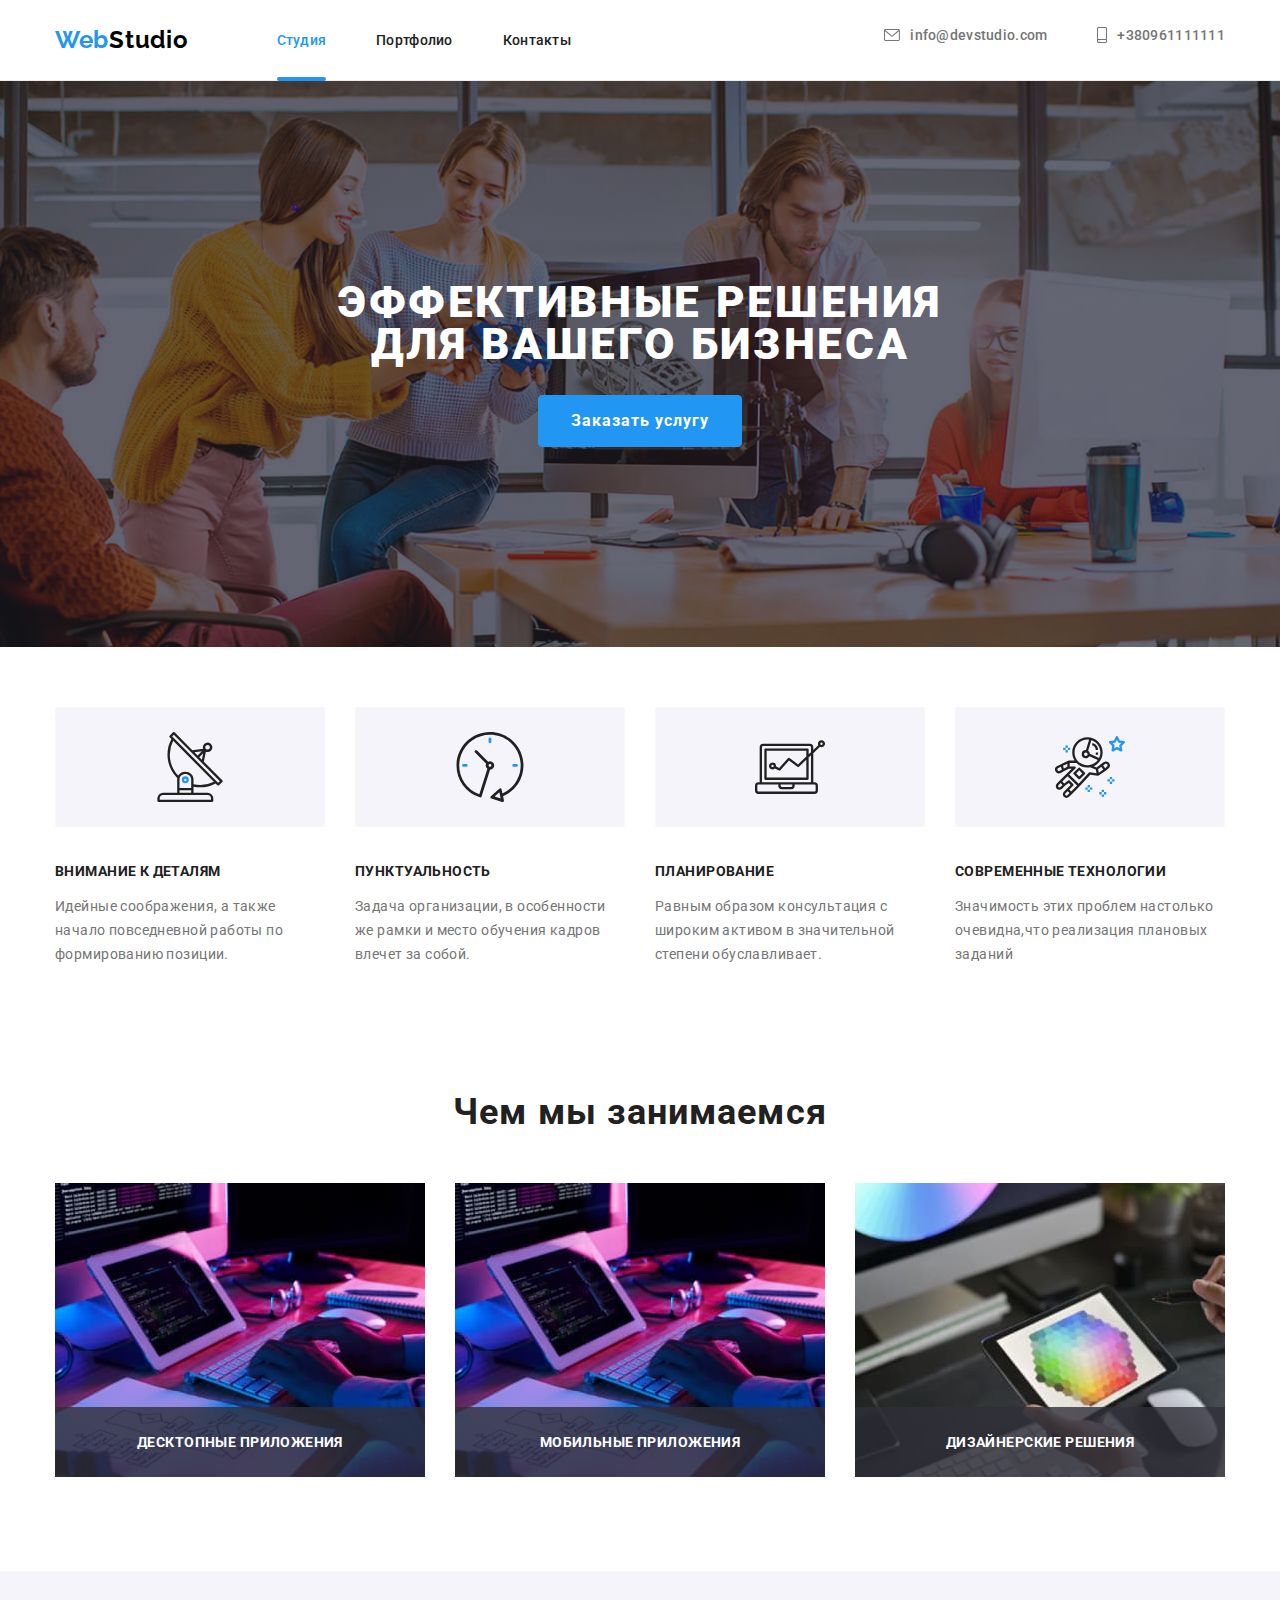
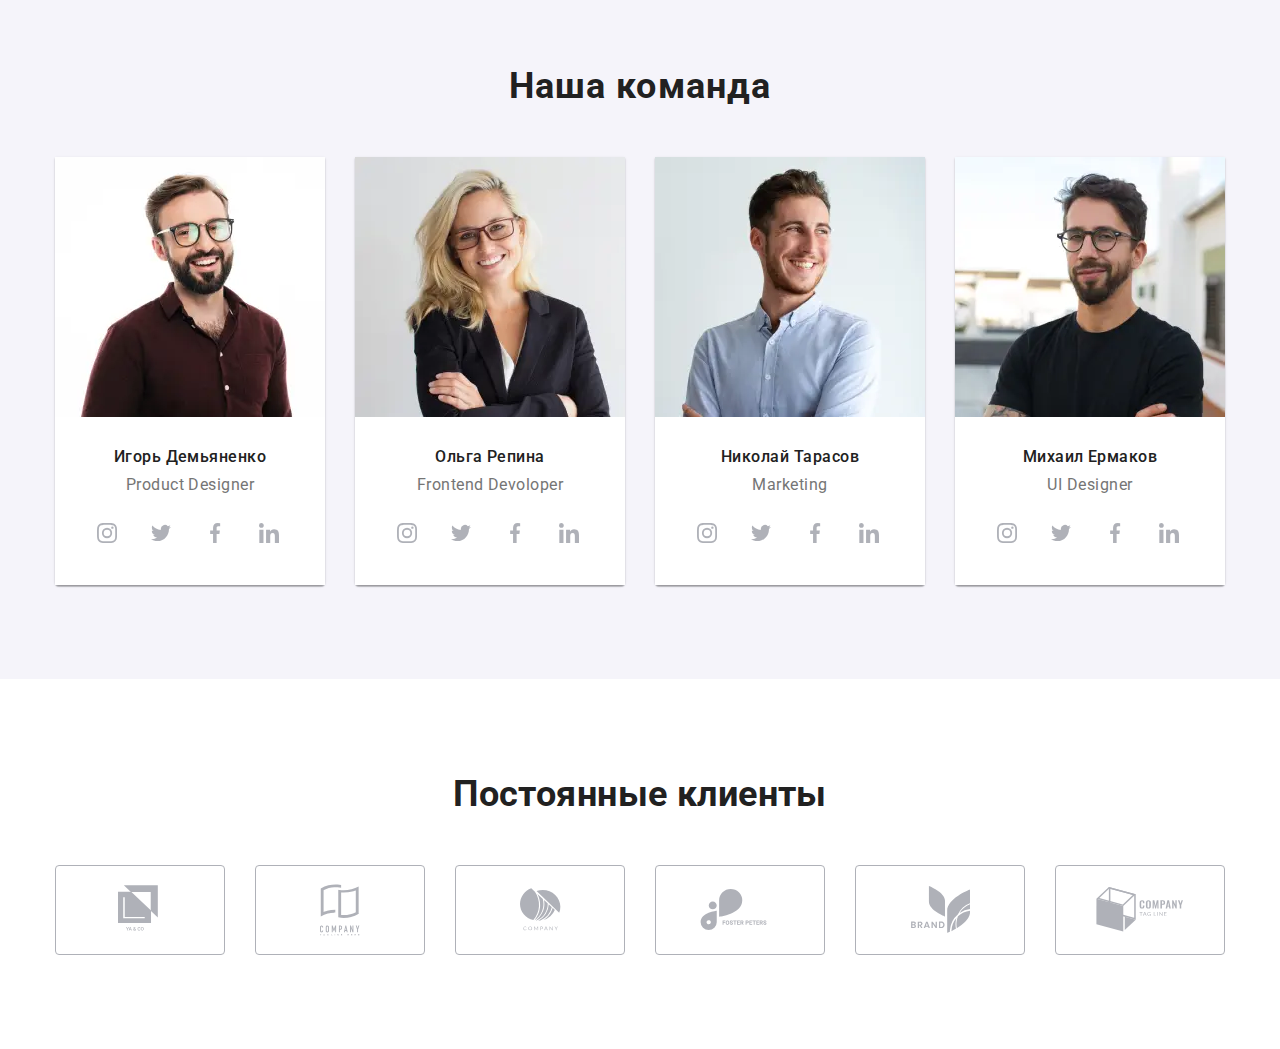
==== index.html @ abb80b99 "team  imgs" ====
<!DOCTYPE html>
<html lang="ru">
  <head>
    <meta charset="UTF-8" />
    <meta name="viewport" content="width=device-width, initial-scale=1.0" />
    <title>Студия</title>
    <link
      href="https://fonts.googleapis.com/css2?family=Raleway:wght@700&family=Roboto:wght@400;500;700;900&display=swap"
      rel="stylesheet"
    />
    <link
      rel="stylesheet"
      href="https://cdnjs.cloudflare.com/ajax/libs/modern-normalize/1.0.0/modern-normalize.min.css"
    />
    <link rel="stylesheet" href="./css/main.min.css" />
  </head>
  <body>
    <header class="header">
      <div class="container">
        <a href="./index.html" class="web-logo"
          >Web<span class="studio-logo">Studio</span>
        </a>
        <nav class="nav-main">
          <ul class="navigation-link">
            <li class="item">
              <a href="./index.html" class="current-link">Студия</a>
            </li>
            <li class="item">
              <a href="./portfolio.html" class="nav-link">Портфолио</a>
            </li>
            <li class="item"><a href="" class="nav-link">Контакты</a></li>
          </ul>
        </nav>

        <ul class="contacts-nav">
          <li class="contakt-item">
            <a href="mailto:info@devstudio.com" class="contact-link">
              <svg class="contact-icon" width="16" height="16">
                <use href="./images/sprite.svg#icon-mail"></use>
              </svg>
              info@devstudio.com</a
            >
          </li>
          <li class="contakt-item">
            <a href="tel:+38(096)1111111" class="contact-link">
              <svg class="contact-icon" width="10" height="16">
                <use href="./images/sprite.svg#icon-phone"></use>
              </svg>
              +380961111111</a
            >
          </li>
        </ul>
        <button type="button" class="burger-menu-btn">
          <svg class="burger-menu-icon">
            <use href="../images/sprite.svg#burger-menu"></use>
          </svg>
        </button>
      </div>
    </header>

    <section class="section-hero">
      <div class="container">
        <div class="hero-container">
          <h1 class="hero-tittle">ЭФФЕКТИВНЫЕ РЕШЕНИЯ ДЛЯ ВАШЕГО БИЗНЕСА</h1>
          <button class="button-primary" data-modal-open>
            Заказать услугу
          </button>
        </div>
      </div>
    </section>

    <section class="section-features">
      <div class="container">
        <ul class="features-list">
          <li class="feauture-item antenna">
            <h3 class="features-tittle">Внимание к деталям</h3>
            <p class="text">
              Идейные соображения, а также начало повседневной работы по
              формированию позиции.
            </p>
          </li>
          <li class="feauture-item clock">
            <h3 class="features-tittle">Пунктуальность</h3>
            <p class="text">
              Задача организации, в особенности же рамки и место обучения кадров
              влечет за собой.
            </p>
          </li>
          <li class="feauture-item diagram">
            <h3 class="features-tittle">Планирование</h3>
            <p class="text">
              Равным образом консультация с широким активом в значительной
              степени обуславливает.
            </p>
          </li>
          <li class="feauture-item astronaut">
            <h3 class="features-tittle">Современные технологии</h3>
            <p class="text">
              Значимость этих проблем настолько очевидна,что реализация плановых
              заданий
            </p>
          </li>
        </ul>
      </div>
    </section>

    <section class="business-section">
      <div class="container">
        <h2 class="tittles">Чем мы занимаемся</h2>
        <ul class="business-list">
          <li class="b-item">
            <img
              src="./images/img.jpg"
              alt="Что-то с компьютером"
              width="370"
            />
            <div class="business-tittle">
              <h3 class="business-text">Десктопные приложения</h3>
            </div>
          </li>
          <li class="b-item">
            <img src="./images/img.jpg" alt="Что-то с телефоном" width="370" />
            <div class="business-tittle">
              <h3 class="business-text">Мобильные приложения</h3>
            </div>
          </li>
          <li class="b-item">
            <img src="./images/img3.jpg" alt="Что-то с планшетом" width="370" />
            <div class="business-tittle">
              <h3 class="business-text">Дизайнерские решения</h3>
            </div>
          </li>
        </ul>
      </div>
    </section>

    <section class="team-section">
      <div class="container">
        <h2 class="team-tittles">Наша команда</h2>

        <ul class="team-list">
          <li class="team-item">
            <picture>
              <source
                srcset="
                  ./images/desktop/face1-desktop@1x.webp 1x,
                  ./images/desktop/face1-desktop@2x.webp 2x
                "
                media="(min-width: 1200px)"
                type="image/webp"
              />
              <source
                srcset="
                  ./images/desktop/face1-desktop@1x.jpg 1x,
                  ./images/desktop/face1-desktop@2x.jpg 2x
                "
                media="(min-width: 1200px)"
              />
              <source
                srcset="
                  ./images/tablet/face1-tablet@1x.webp 1x,
                  ./images/tablet/face1-tablet@2x.webp 2x
                "
                media="(min-width: 768px)"
                type="image/webp"
              />
              <source
                srcset="
                  ./images/tablet/face1-tablet@1x.jpg 1x,
                  ./images/tablet/face1-tablet@2x.jpg 2x
                "
                media="(min-width: 768px)"
              />
              <source
                srcset="
                  ./images/mobile/face1-mobile@1x.webp 1x,
                  ./images/mobile/face1-mobile@2x.webp 2x
                "
                media="(min-width: 320px)"
                type="image/webp"
              />
              <source
                srcset="
                  ./images/mobile/face1-mobile@1x.jpg 1x,
                  ./images/mobile/face1-mobile@2x.jpg 2x
                "
                media="(min-width: 320px)"
              />
              <img
                src="./images/desktop/face1-desktop@1x.jpg"
                alt="фото Игорь Демьяненко"
              />
            </picture>
            <div class="team-names">
              <h3 class="names-tittle">Игорь Демьяненко</h3>
              <p class="text-team">Product Designer</p>
              <ul class="team-social">
                <li class="team-links">
                  <a href="#" class="icon-link">
                    <svg class="social-icon">
                      <use href="./images/sprite.svg#icon-instagram"></use>
                    </svg>
                  </a>
                </li>
                <li class="team-links">
                  <a href="#" class="icon-link">
                    <svg class="social-icon">
                      <use href="./images/sprite.svg#icon-twitter"></use>
                    </svg>
                  </a>
                </li>
                <li class="team-links">
                  <a href="#" class="icon-link">
                    <svg class="social-icon">
                      <use href="./images/sprite.svg#icon-facebook"></use>
                    </svg>
                  </a>
                </li>
                <li class="team-links">
                  <a href="#" class="icon-link">
                    <svg class="social-icon">
                      <use href="./images/sprite.svg#icon-linkedin"></use>
                    </svg>
                  </a>
                </li>
              </ul>
            </div>
          </li>
          <li class="team-item">
            <picture>
              <source
                srcset="
                  ./images/desktop/face2-desktop@1x.webp 1x,
                  ./images/desktop/face2-desktop@2x.webp 2x
                "
                media="(min-width: 1200px)"
                type="image/webp"
              />
              <source
                srcset="
                  ./images/desktop/face2-desktop@1x.jpg 1x,
                  ./images/desktop/face2-desktop@2x.jpg 2x
                "
                media="(min-width: 1200px)"
              />
              <source
                srcset="
                  ./images/tablet/face2-tablet@1x.webp 1x,
                  ./images/tablet/face2-tablet@2x.webp 2x
                "
                media="(min-width: 768px)"
                type="image/webp"
              />
              <source
                srcset="
                  ./images/tablet/face2-tablet@1x.jpg 1x,
                  ./images/tablet/face2-tablet@2x.jpg 2x
                "
                media="(min-width: 768px)"
              />
              <source
                srcset="
                  ./images/mobile/face2-mobile@1x.webp 1x,
                  ./images/mobile/face2-mobile@2x.webp 2x
                "
                media="(min-width: 320px)"
                type="image/webp"
              />
              <source
                srcset="
                  ./images/mobile/face2-mobile@1x.jpg 1x,
                  ./images/mobile/face2-mobile@2x.jpg 2x
                "
                media="(min-width: 320px)"
              />
              <img
                src="./images/desktop/face2-desktop@1x.jpg"
                alt="фото Игорь Демьяненко"
              />
            </picture>
            <div class="team-names">
              <h3 class="names-tittle">Ольга Репина</h3>
              <p class="text-team">Frontend Devoloper</p>
              <ul class="team-social">
                <li class="team-links">
                  <a href="#" class="icon-link">
                    <svg class="social-icon">
                      <use href="./images/sprite.svg#icon-instagram"></use>
                    </svg>
                  </a>
                </li>
                <li class="team-links">
                  <a href="#" class="icon-link">
                    <svg class="social-icon">
                      <use href="./images/sprite.svg#icon-twitter"></use>
                    </svg>
                  </a>
                </li>
                <li class="team-links">
                  <a href="#" class="icon-link">
                    <svg class="social-icon">
                      <use href="./images/sprite.svg#icon-facebook"></use>
                    </svg>
                  </a>
                </li>
                <li class="team-links">
                  <a href="#" class="icon-link">
                    <svg class="social-icon">
                      <use href="./images/sprite.svg#icon-linkedin"></use>
                    </svg>
                  </a>
                </li>
              </ul>
            </div>
          </li>
          <li class="team-item">
                        <picture>
              <source
                srcset="
                  ./images/desktop/face3-desktop@1x.webp 1x,
                  ./images/desktop/face3-desktop@2x.webp 2x
                "
                media="(min-width: 1200px)"
                type="image/webp"
              />
              <source
                srcset="
                  ./images/desktop/face3-desktop@1x.jpg 1x,
                  ./images/desktop/face3-desktop@2x.jpg 2x
                "
                media="(min-width: 1200px)"
              />
              <source
                srcset="
                  ./images/tablet/face3-tablet@1x.webp 1x,
                  ./images/tablet/face3-tablet@2x.webp 2x
                "
                media="(min-width: 768px)"
                type="image/webp"
              />
              <source
                srcset="
                  ./images/tablet/face3-tablet@1x.jpg 1x,
                  ./images/tablet/face3-tablet@2x.jpg 2x
                "
                media="(min-width: 768px)"
              />
              <source
                srcset="
                  ./images/mobile/face3-mobile@1x.webp 1x,
                  ./images/mobile/face3-mobile@2x.webp 2x
                "
                media="(min-width: 320px)"
                type="image/webp"
              />
              <source
                srcset="
                  ./images/mobile/face3-mobile@1x.jpg 1x,
                  ./images/mobile/face3-mobile@2x.jpg 2x
                "
                media="(min-width: 320px)"
              />
              <img
                src="./images/desktop/face3-desktop@1x.jpg"
                alt="фото Игорь Демьяненко"
              />
            </picture>
        
            <div class="team-names">
              <h3 class="names-tittle">Николай Тарасов</h3>
              <p class="text-team">Marketing</p>
              <ul class="team-social">
                <li class="team-links">
                  <a href="#" class="icon-link">
                    <svg class="social-icon">
                      <use href="./images/sprite.svg#icon-instagram"></use>
                    </svg>
                  </a>
                </li>
                <li class="team-links">
                  <a href="#" class="icon-link">
                    <svg class="social-icon">
                      <use href="./images/sprite.svg#icon-twitter"></use>
                    </svg>
                  </a>
                </li>
                <li class="team-links">
                  <a href="#" class="icon-link">
                    <svg class="social-icon">
                      <use href="./images/sprite.svg#icon-facebook"></use>
                    </svg>
                  </a>
                </li>
                <li class="team-links">
                  <a href="#" class="icon-link">
                    <svg class="social-icon">
                      <use href="./images/sprite.svg#icon-linkedin"></use>
                    </svg>
                  </a>
                </li>
              </ul>
            </div>
          </li>
          <li class="team-item">
                        <picture>
              <source
                srcset="
                  ./images/desktop/face4-desktop@1x.webp 1x,
                  ./images/desktop/face4-desktop@2x.webp 2x
                "
                media="(min-width: 1200px)"
                type="image/webp"
              />
              <source
                srcset="
                  ./images/desktop/face4-desktop@1x.jpg 1x,
                  ./images/desktop/face4-desktop@2x.jpg 2x
                "
                media="(min-width: 1200px)"
              />
              <source
                srcset="
                  ./images/tablet/face4-tablet@1x.webp 1x,
                  ./images/tablet/face4-tablet@2x.webp 2x
                "
                media="(min-width: 768px)"
                type="image/webp"
              />
              <source
                srcset="
                  ./images/tablet/face4-tablet@1x.jpg 1x,
                  ./images/tablet/face4-tablet@2x.jpg 2x
                "
                media="(min-width: 768px)"
              />
              <source
                srcset="
                  ./images/mobile/face4-mobile@1x.webp 1x,
                  ./images/mobile/face4-mobile@2x.webp 2x
                "
                media="(min-width: 320px)"
                type="image/webp"
              />
              <source
                srcset="
                  ./images/mobile/face4-mobile@1x.jpg 1x,
                  ./images/mobile/face4-mobile@2x.jpg 2x
                "
                media="(min-width: 320px)"
              />
              <img
                src="./images/desktop/face4-desktop@1x.jpg"
                alt="фото Игорь Демьяненко"
              />
            </picture>
            <div class="team-names">
              <h3 class="names-tittle">Михаил Ермаков</h3>
              <p class="text-team">UI Designer</p>
              <ul class="team-social">
                <li class="team-links">
                  <a href="#" class="icon-link">
                    <svg class="social-icon">
                      <use href="./images/sprite.svg#icon-instagram"></use>
                    </svg>
                  </a>
                </li>
                <li class="team-links">
                  <a href="#" class="icon-link">
                    <svg class="social-icon">
                      <use href="./images/sprite.svg#icon-twitter"></use>
                    </svg>
                  </a>
                </li>
                <li class="team-links">
                  <a href="#" class="icon-link">
                    <svg class="social-icon">
                      <use href="./images/sprite.svg#icon-facebook"></use>
                    </svg>
                  </a>
                </li>
                <li class="team-links">
                  <a href="#" class="icon-link">
                    <svg class="social-icon">
                      <use href="./images/sprite.svg#icon-linkedin"></use>
                    </svg>
                  </a>
                </li>
              </ul>
            </div>
          </li>
        </ul>
      </div>
    </section>
    
      <section class="clients">
        <div class="container">
          <h2 class="clients-tittle">Постоянные клиенты</h2>
          <ul class="clients-list">
            <li class="clients-item">
              <a href="#" class="client-link">
                <svg class="clients-icon" width="44" height="49">
                  <use href="./images/sprite.svg#icon-logo-1"></use>
                </svg>
              </a>
            </li>
            <li class="clients-item">
              <a href="#" class="client-link">
                <svg class="clients-icon" width="40" height="52">
                  <use href="./images/sprite.svg#icon-logo-2"></use>
                </svg>
              </a>
            </li>
            <li class="clients-item">
              <a href="#" class="client-link">
                <svg class="clients-icon" width="41" height="43">
                  <use href="./images/sprite.svg#icon-logo-3"></use>
                </svg>
              </a>
            </li>
            <li class="clients-item">
              <a href="#" class="client-link">
                <svg class="clients-icon" width="80" height="42">
                  <use href="./images/sprite.svg#icon-logo-4"></use>
                </svg>
              </a>
            </li>
            <li class="clients-item">
              <a href="#" class="client-link">
                <svg class="clients-icon" width="59" height="47">
                  <use href="./images/sprite.svg#icon-logo-5"></use>
                </svg>
              </a>
            </li>
            <li class="clients-item">
              <a href="#" class="client-link">
                <svg class="clients-icon" width="88" height="45">
                  <use href="./images/sprite.svg#icon-logo-6"></use>
                </svg>
              </a>
            </li>
          </ul>
        </div>
      </section>
    </main> 

    <!-- <footer class="footer">
      <div class="container">
        <div class="footer-sect1">
          <a href="./index.html" class="web-logo"
            >Web<span class="studio-footer">Studio</span>
          </a>
          <address class="adress">
            <p class="footer-adress">Киев, пр-т Леси Украинки, 26</p>
            <ul>
              <li class="adress-features">
                <a href="mailto:info@devstudio.com" class="contacts-footer"
                  >info@devstudio.com</a
                >
              </li>
              <li class="adress-features">
                <a href="tel:+38(096)1111111" class="contacts-footer"
                  >+380961111111</a
                >
              </li>
            </ul>
          </address>
        </div>

        <div class="footer-options">
          <div class="footer-sect2">
            <p class="footer-tittle">Присоединяйтесь</p>
            <ul class="foot-links">
              <li class="footer-list">
                <a href="#" class="footer-link">
                  <svg class="footer-icon">
                    <use href="./images/sprite.svg#icon-instagram"></use>
                  </svg>
                </a>
              </li>

              <li class="footer-list">
                <a href="#" class="footer-link">
                  <svg class="footer-icon">
                    <use href="./images/sprite.svg#icon-twitter"></use>
                  </svg>
                </a>
              </li>

              <li class="footer-list">
                <a href="#" class="footer-link">
                  <svg class="footer-icon">
                    <use href="./images/sprite.svg#icon-facebook"></use>
                  </svg>
                </a>
              </li>

              <li class="footer-list">
                <a href="#" class="footer-link">
                  <svg class="footer-icon">
                    <use href="./images/sprite.svg#icon-linkedin"></use>
                  </svg>
                </a>
              </li>
            </ul>
          </div>

          <form class="footer-subscribe">
            <label class="footer-label" for="mail">
              <b class="subscribe">Подпишитесь на рассылку</b>
              <input
                class="footer-input"
                type="email"
                name="mail"
                id="mail"
                placeholder="E-mail"
              />
            </label>
            <button class="button-primary" type="submit">
              Подписаться
              <svg width="24px" height="24px">
                <use href="./images/sprite.svg#icon-send"></use>
              </svg>
            </button>
          </form>
        </div>
      </div>
    </footer>  

    <div class="backdrop is-hidden" data-modal>
      <div class="modal">
        <form class="contact-form">
          <b class="form-tittle">Оставьте свои данные, мы вам перезвоним</b>

          <div class="form-field">
            <svg class="form-icon" width="18" height="18">
              <use href="./images/sprite.svg#person-black "></use>
            </svg>
            <label for="name">Имя</label>
            <input class="modal-input" type="text" name="name" id="name" />
          </div>

          <div class="form-field">
            <svg class="form-icon" width="18" height="18">
              <use href="./images/sprite.svg#phone-black "></use>
            </svg>
            <label for="tel">Телефон</label>
            <input class="modal-input" type="tel" name="tel" id="tel" />
          </div>

          <div class="form-field">
            <svg class="form-icon" width="18" height="18">
              <use href="./images/sprite.svg#email-black "></use>
            </svg>
            <label for="email">Почта</label>
            <input class="modal-input" type="email" name="mail" id="email" />
          </div>

          <div class="form-field">
            <label for="comment">Комментарий</label>
            <textarea
              class="comment"
              name="comment"
              id="comment"
              rows="5"
              placeholder="Введите текст"
            ></textarea>
          </div>

          <label class="topic-option">
            <input class="checkbox" type="checkbox" name="policy" id="policy" />
            <span class="icon-checkbox"></span>Соглашаюсь с рассылкой и
            принимаю<a class="link-checkbox" href="#">Условия договора</a>
          </label>

          <button class="button-primary" type="submit">Отправить</button>
        </form> --> 
    <!-- <button class="button-close" data-modal-close>
          <svg class="close-button" width="18" height="18">
            <use href="./images/sprite.svg#close-button"></use>
          </svg>
        </button>
      </div>
    </div>  -->

    <script src="./js/modal.js"></script>
  </body>
</html>
---- css/main.min.css ----
img{display:block;max-width:100%;height:auto}ul{list-style-type:none;padding:0;margin:0}body{background-color:#ffffff;color:#212121;font-family:"Roboto", sans-serif;letter-spacing:0.03em;font-size:14px;line-height:1.71}a{cursor:pointer;text-decoration:none}.button{cursor:pointer;text-decoration:none}.container{width:100%;padding-left:15px;padding-right:15px}.header .container{display:flex;justify-content:space-between;align-items:center}@media screen and (min-width: 480px){.container{width:480px;margin:0 auto}}@media screen and (min-width: 768px){.container{width:768px}}@media screen and (min-width: 1200px){.container{width:1200px}}.button-primary{display:inline-block;padding:10px 32px;border:1px solid #2196f3;border-radius:4px;min-width:200px;background-color:#2196f3;color:#fff;font-weight:700;font-size:16px;line-height:1.87;letter-spacing:0.06em;fill:white}.visually-hidden{position:absolute;width:1px;height:1px;margin:-1px;border:0;padding:0}.is-hidden{opacity:0;pointer-events:none}.header{border-bottom:1px solid #ececec;padding-top:16px;padding-bottom:16px;background-color:#fff}.web-logo{color:#2196f3;font-family:Raleway;font-weight:700;font-size:24px;line-height:1.166;letter-spacing:0.03em}.studio-logo{color:#000000;font-family:Raleway;font-weight:700;font-size:24px;line-height:1.166;letter-spacing:0.03em}.nav-main{display:none}.contacts-nav{display:none}.burger-menu-btn{background-color:transparent;border:none;outline:none;padding:0}.burger-menu-icon{width:40px;height:40px}@media screen and (min-width: 768px){.header{padding:0}.studio-logo{margin-right:88px}.burger-menu-btn{display:none}.nav-main{display:flex;padding:0;margin:0}.navigation-link{display:flex;flex-direction:row;justify-content:center}.contacts-nav{display:block;flex-direction:column;align-items:flex-start;align-items:center;margin-left:auto}.current-link{position:relative;display:block;color:#2196f3;padding-top:32px;padding-bottom:32px;font-weight:500;font-size:14px;line-height:16px;letter-spacing:0.02em}.current-link::after{content:"";display:block;position:absolute;bottom:-1px;left:0;width:100%;height:4px;border-radius:2px;background-color:#2196f3}.navigation-link :not(:last-child){margin-right:50px}.nav-link{display:block;padding-top:32px;padding-bottom:32px;font-weight:500;font-size:14px;line-height:16px;letter-spacing:0.02em;color:#212121;transition:color 250ms cubic-bezier(0.4, 0, 0.2, 1)}.nav-link .nav-link:hover,.nav-link .nav-link:focus{color:#2196f3}.contact-link{display:flex;font-weight:500;font-size:14px;line-height:16px;letter-spacing:0.02em;color:#757575;transition:color 250ms cubic-bezier(0.4, 0, 0.2, 1)}.contact-link:hover,.contact-link:focus{color:#2196f3}.contact-link:first-child{margin-bottom:10px}.contact-icon{margin-right:10px;margin-left:0;margin-top:0;margin-bottom:0;fill:currentColor;padding:0;margin-top:0;margin-bottom:0}}@media screen and (min-width: 1200px){.contact-item{margin-bottom:0}.contacts-nav{padding:0;display:flex;flex-direction:row;justify-content:center;align-items:center}.contakt-item{display:flex;align-items:center}.contakt-item:last-child{margin-left:50px}}.current-link{position:relative;display:block;color:#2196f3;padding-top:32px;padding-bottom:32px;font-weight:500;font-size:14px;line-height:16px;letter-spacing:0.02em}.current-link::after{content:"";display:block;position:absolute;bottom:-1px;left:0;width:100%;height:4px;border-radius:2px;background-color:#2196f3}.contact-link{display:flex;font-weight:500;font-size:14px;line-height:16px;letter-spacing:0.02em;color:#757575;transition:color 250ms cubic-bezier(0.4, 0, 0.2, 1)}.contact-link:hover,.contact-link:focus{color:#2196f3}.section-hero{margin-top:0px;margin-left:auto;margin-right:auto;width:100%;max-width:480px;max-height:400px;background-image:linear-gradient(to right, rgba(47,48,58,0.4), rgba(47,48,58,0.4)),url(../images/mobile/Header-mobile@1x.jpg);background-size:cover;background-position:center}.section-hero .container{padding-top:118px;padding-bottom:118px}.hero-container{max-width:360px;margin-right:auto;margin-left:auto;text-align:center}@media screen and (min-device-pixel-ratio: 2) and (min-width: 320px), screen and (min-resolution: 192dpi) and (min-width: 320px), screen and (min-resolution: 2dppx) and (min-width: 320px){.section-hero{background-image:linear-gradient(to right, rgba(47,48,58,0.4), rgba(47,48,58,0.4)),url(../images/mobile/Header-mobile@2x.jpg)}}@media screen and (min-width: 768px){.section-hero{margin-top:0px;margin-left:auto;margin-right:auto;width:100%;max-width:768px;max-height:400px;background-image:linear-gradient(to right, rgba(47,48,58,0.4), rgba(47,48,58,0.4)),url(../images/tablet/Header-tablet@1x.jpg);background-size:cover;background-position:center}.section-hero .container{padding-top:118px;padding-bottom:118px}}@media screen and (min-device-pixel-ratio: 2) and (min-width: 768px), screen and (min-resolution: 192dpi) and (min-width: 768px), screen and (min-resolution: 2dppx) and (min-width: 768px){.section-hero{background-image:linear-gradient(to right, rgba(47,48,58,0.4), rgba(47,48,58,0.4)),url(../images/tablet/Header-tablet@2x.jpg)}}@media screen and (min-width: 1200px){.section-hero{margin-top:0;width:100%;max-width:1600px;max-height:600px;background-image:linear-gradient(to right, #2f303a66, #2f303a66),url(../images/desktop/header-desktop@1x.jpg);background-position:center;background-size:cover}.section-hero .container{padding-top:200px;padding-bottom:200px}.hero-container{max-width:696px;margin-right:auto;margin-left:auto;text-align:center}}@media screen and (min-device-pixel-ratio: 2) and (min-width: 1200px), screen and (min-resolution: 192dpi) and (min-width: 1200px), screen and (min-resolution: 2dppx) and (min-width: 1200px){.section-hero{background-image:linear-gradient(to right, rgba(47,48,58,0.4), rgba(47,48,58,0.4)),url(../images/desktop/header-desktop@2x.jpg)}}.hero-tittle{font-weight:900;font-size:26px;line-height:42px;letter-spacing:0.06em;text-transform:uppercase;text-align:center;color:#ffffff}@media screen and (min-width: 1200px){.hero-tittle{margin-top:0;margin-bottom:30px;font-weight:900;font-size:44px;line-height:1, 615;letter-spacing:0.06em;text-transform:uppercase;text-align:center;color:#ffffff}}.button{display:inline-block;padding:6px 22px;border-radius:4px;font-weight:500;font-size:16px;line-height:1.62;text-align:center;border:1px solid transparent;color:#212121;background-color:#f5f4fa;transition:background-color 250ms cubic-bezier(0.4, 0, 0.2, 1),color 250ms cubic-bezier(0.4, 0, 0.2, 1),box-shadow 250ms cubic-bezier(0.4, 0, 0.2, 1)}.section-features{padding-top:60px}.features-list{flex-wrap:wrap;justify-content:center;outline:1px red}@media screen and (min-width: 768px){.features-list{display:flex}}.feauture-item{width:100%;max-width:480px;margin-bottom:30px}.feauture-item::before{display:block;content:"";height:120px;background-size:70px, 70px;background-repeat:no-repeat;background-position:center;background-color:#f5f4fa;border-radius:4px}.antenna::before{background-image:url("../images/antenna.svg")}.clock::before{background-image:url("../images/clock.svg")}.diagram::before{background-image:url("../images/diagram.svg")}.astronaut::before{background-image:url("../images/astronaut.svg")}.features-tittle{max-width:480px;font-weight:bold;font-size:14px;line-height:1, 142;text-align:center;letter-spacing:0.03em;text-transform:uppercase;color:#212121}.text{margin-top:10px;margin-bottom:0;font-weight:normal;font-size:14px;line-height:1.714;letter-spacing:0.03em;color:#757575}@media screen and (min-width: 768px){.feauture-item{max-width:354px}.feauture-item:nth-last-child(2n){margin-right:30px}.features-tittle{text-align:left}}@media screen and (min-width: 1200px){.features-tittle{margin-top:30px;margin-bottom:0;font-weight:700;font-size:14px;line-height:2;text-transform:uppercase;letter-spacing:0.03em;color:#212121}.feauture-item{width:calc((100% - 3 * 30px) / 4)}.feauture-item:not(:last-child){margin-right:30px}.feauture-item::before{max-width:480px;margin-bottom:30px;display:block;content:"";height:120px;background-size:70px, 70px;background-repeat:no-repeat;background-position:center;background-color:#f5f4fa;border-radius:4px}.antenna::before{background-image:url("../images/antenna.svg")}.clock::before{background-image:url("../images/clock.svg")}.diagram::before{background-image:url("../images/diagram.svg")}.astronaut::before{background-image:url("../images/astronaut.svg")}}@media screen and (max-width: 1200px){.business-section{display:none}}.business-section{padding-top:94px;padding-bottom:94px}.tittles{margin-top:0;margin-bottom:50px;font-weight:700;font-size:36px;line-height:42px;text-align:center;letter-spacing:0.03em;color:#212121}.business-list{display:flex;flex-wrap:wrap}.b-item{position:relative}.b-item:not(:last-child){margin-right:30px;display:list-item}.business-tittle{position:absolute;bottom:0;left:0;display:flex;align-items:center;width:100%;height:70px;background-color:rgba(47,48,58,0.8)}.business-text{margin:0;margin-left:auto;margin-right:auto;font-weight:bold;font-size:14px;line-height:16px;text-align:center;letter-spacing:0.03em;text-transform:uppercase;color:#ffffff}.team-section{background-color:#f5f4fa}.team-section .container{padding-top:60px;padding-bottom:60px}@media screen and (min-width: 1200px){.team-section .container{padding-top:94px;padding-bottom:94px}}.team-tittles{margin-top:0;margin-bottom:30px;font-weight:bold;font-size:28px;line-height:33px;text-align:center;letter-spacing:0.03em;color:#212121}@media screen and (min-width: 1200px){.team-tittles{margin-top:0;margin-bottom:50px;font-weight:bold;font-size:36px;line-height:42px;text-align:center;letter-spacing:0.03em;color:#212121}}.text-team{margin-top:10px;margin-bottom:0;font-weight:normal;font-size:16px;line-height:1.18;letter-spacing:0.03em;color:#757575}.team-list{flex-wrap:wrap;justify-content:center}@media screen and (min-width: 768px){.team-list{display:flex;margin-left:auto;margin-right:auto}}@media screen and (max-width: 480px){.team-item{width:100%}}@media screen and (max-width: 767px){.team-item:not(:last-child){margin-bottom:30px}}@media screen and (min-width: 768px){.team-item:nth-last-child(2n){margin-right:30px}.team-item:nth-last-child(-n+2){margin-bottom:0}}@media screen and (min-width: 1200px){.team-item{width:270px;box-shadow:0px 1px 3px rgba(0,0,0,0.12),0px 1px 1px rgba(0,0,0,0.14),0px 2px 1px rgba(0,0,0,0.2);border-radius:0px 0px 4px 4px}.team-item:not(:last-child){margin-right:30px;padding-bottom:0}}.team-names{padding-top:30px;padding-bottom:30px;padding-right:30px;padding-left:30px;text-align:center;background-color:#fff}.names-tittle{margin:0;font-weight:500;font-size:16px;line-height:19px;text-align:center;letter-spacing:0.03em;color:#212121}.team-social{margin-top:16px;display:flex;align-items:center;padding:0}.icon-link{display:flex;justify-content:center;align-items:center;height:44px;width:44px;line-height:0px;border-radius:50%;fill:var(--social-icon-link);transition:background-color 250ms cubic-bezier(0.4, 0, 0.2, 1),fill 250ms cubic-bezier(0.4, 0, 0.2, 1)}.icon-link:hover,.icon-link:focus{background-color:#2196f3;fill:white}.team-links{height:44px;width:44px;line-height:0px;border-radius:50%;fill:#afb1b8;transition:background-color 250ms cubic-bezier(0.4, 0, 0.2, 1),fill 250ms cubic-bezier(0.4, 0, 0.2, 1)}.team-links:not(:last-child){margin-right:10px}.social-icon{width:20px;height:20px}.clients{padding-top:94px;padding-bottom:94px}.clients-tittle{font-weight:bold;font-size:36px;line-height:42px;text-align:center;margin-top:0;margin-bottom:0}.clients-list{display:flex;justify-content:center;margin-top:50px}.client-link{width:100%;height:100%;display:flex;justify-content:center;align-items:center;border:1px solid #afb1b8;border-radius:4px;fill:#afb1b8;transition:border-color 250ms cubic-bezier(0.4, 0, 0.2, 1),fill 250ms cubic-bezier(0.4, 0, 0.2, 1)}.client-link:focus,.client-link:hover{border-color:#2196f3;fill:#2196f3}.clients-item{width:170px;height:90px}.clients-item:not(:last-child){margin-right:30px}
/*# sourceMappingURL=main.min.css.map */
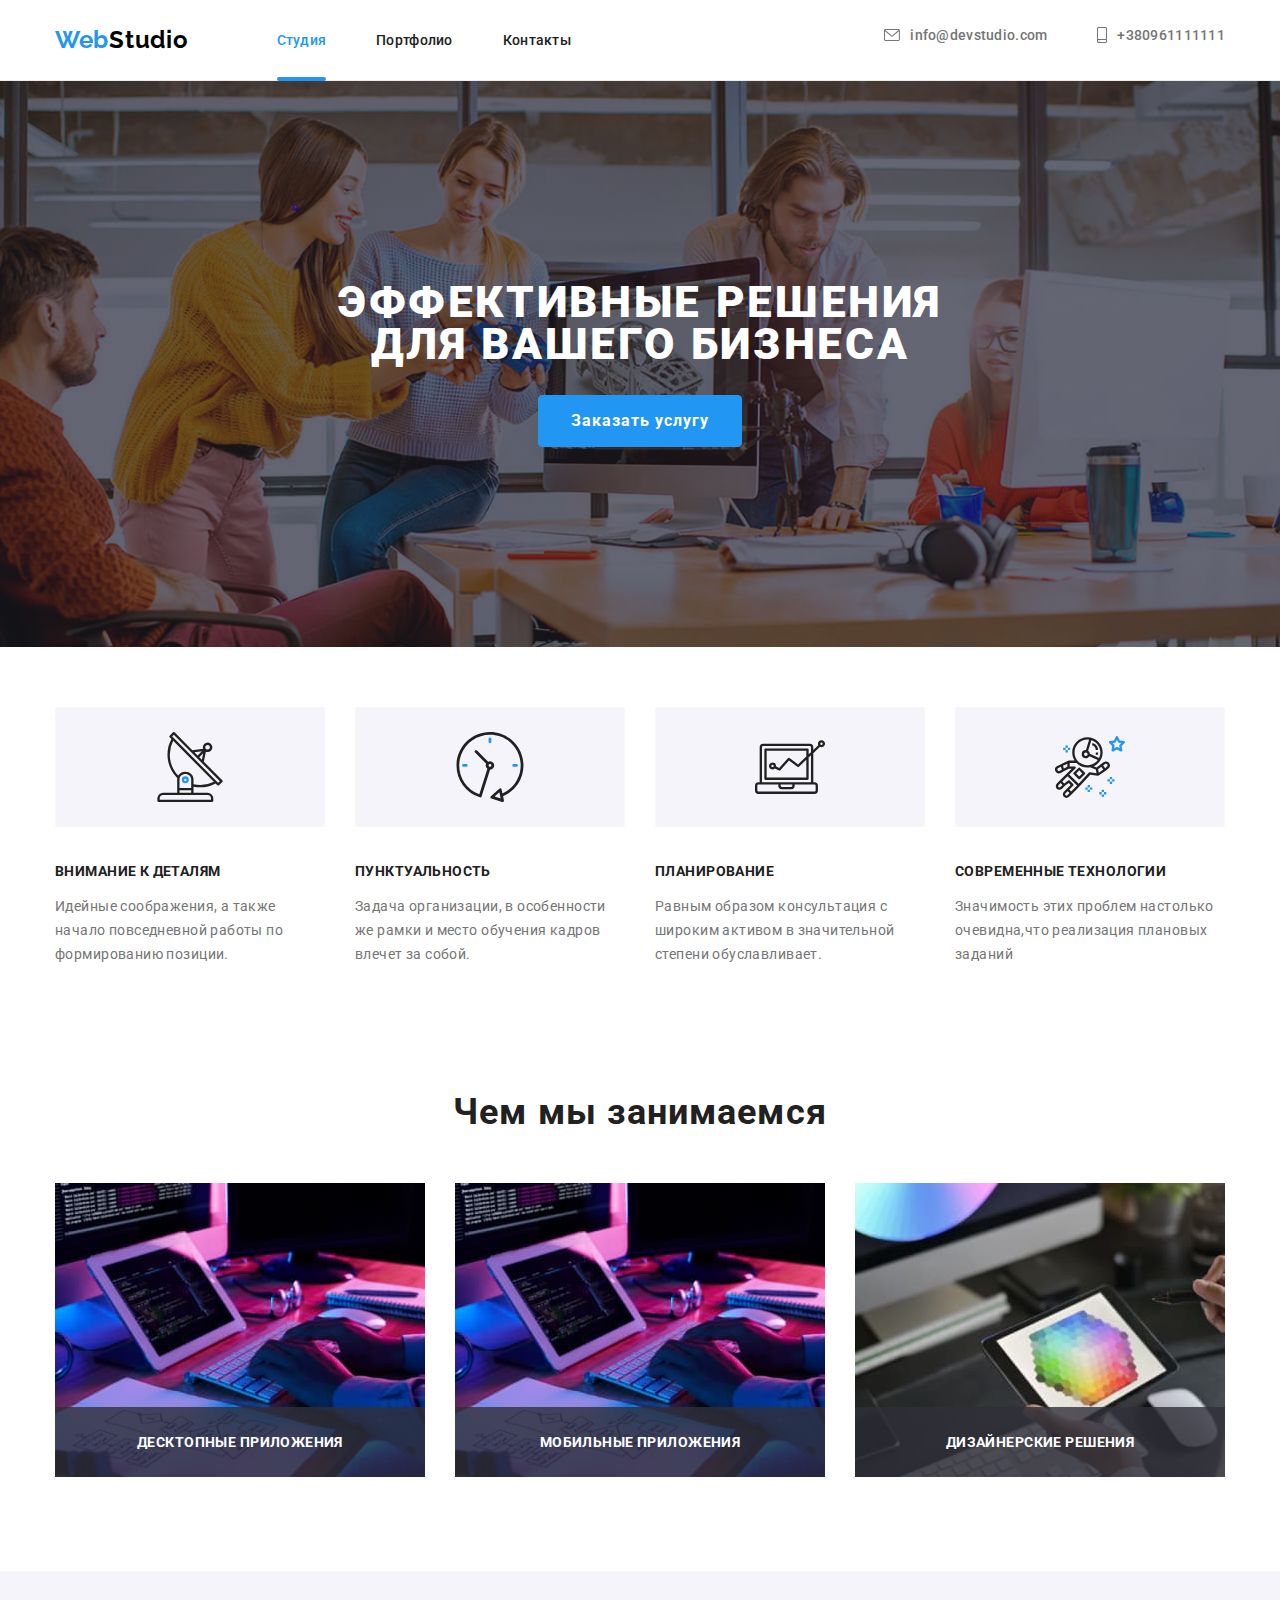
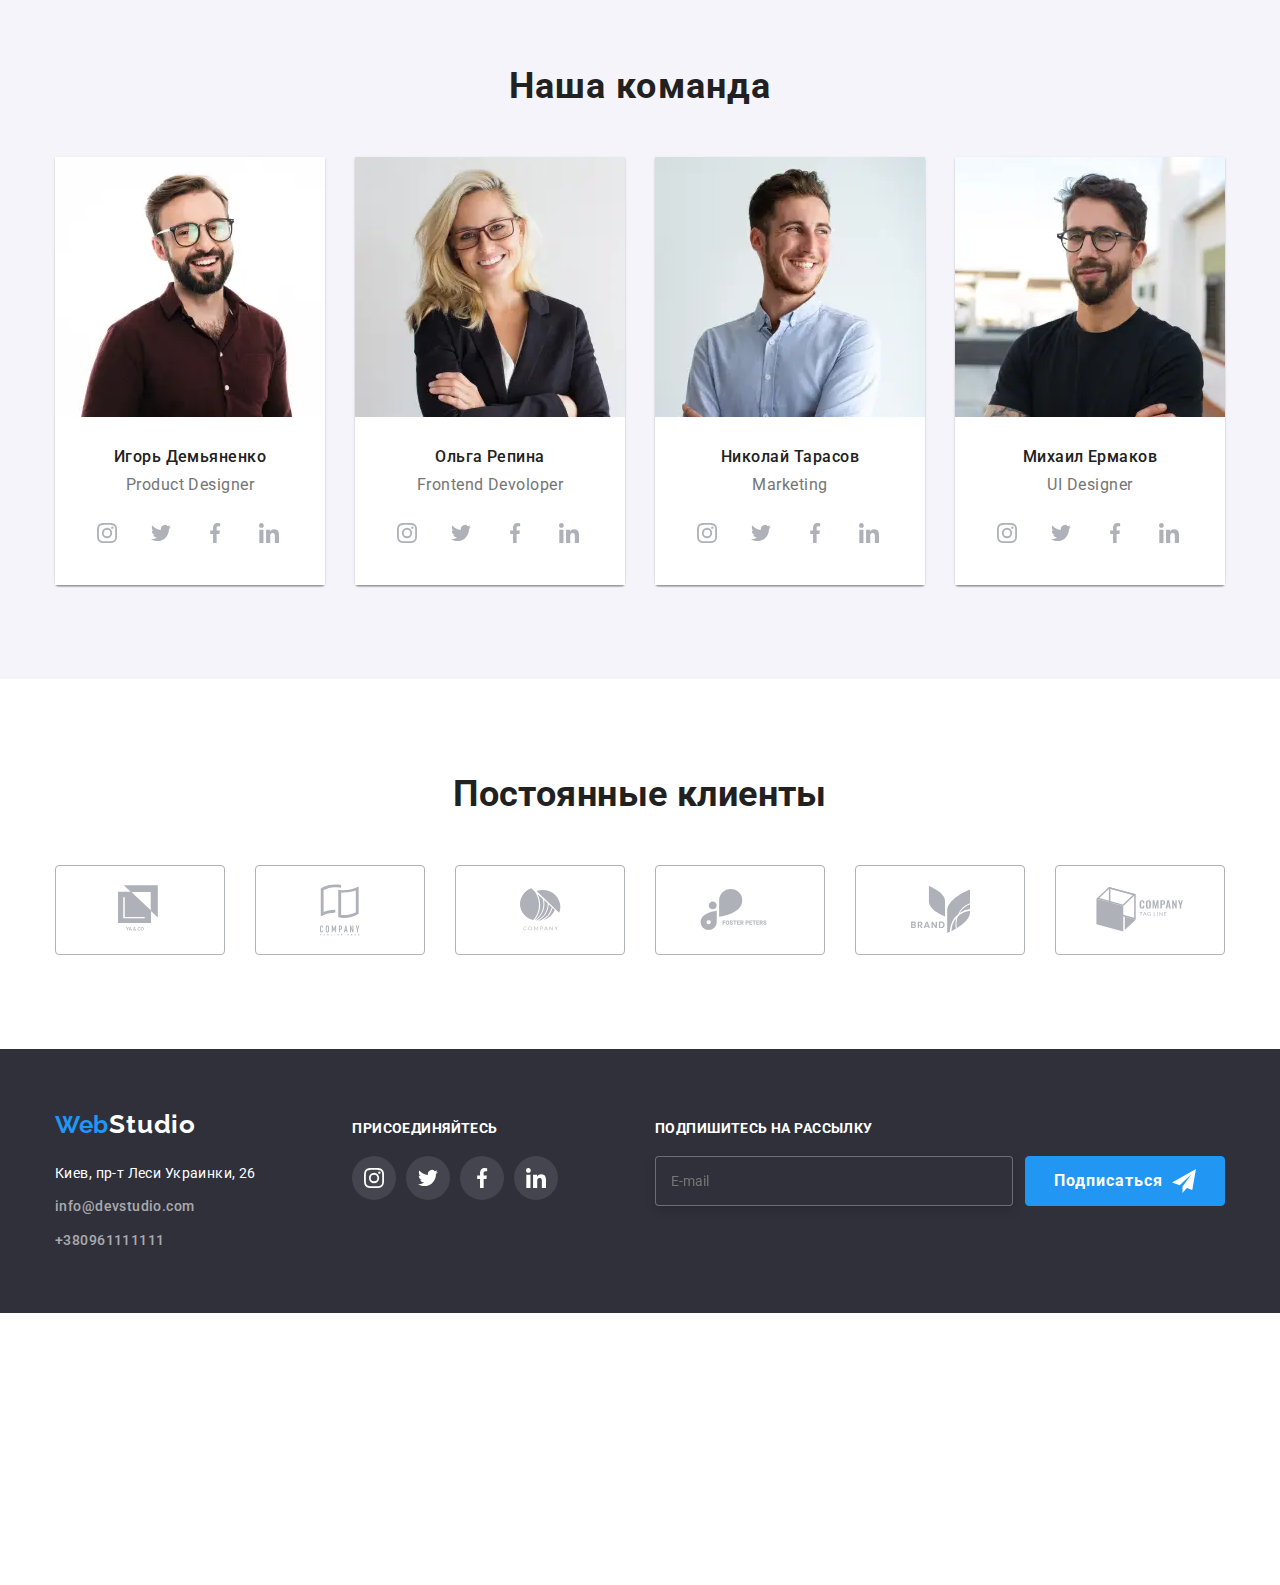
==== commit 6b2375ca: "footer" ====
--- a/index.html
+++ b/index.html
@@ -543,7 +543,7 @@
       </section>
     </main> 
 
-    <!-- <footer class="footer">
+   <footer class="footer">
       <div class="container">
         <div class="footer-sect1">
           <a href="./index.html" class="web-logo"
@@ -566,7 +566,7 @@
           </address>
         </div>
 
-        <div class="footer-options">
+
           <div class="footer-sect2">
             <p class="footer-tittle">Присоединяйтесь</p>
             <ul class="foot-links">
@@ -622,7 +622,6 @@
               </svg>
             </button>
           </form>
-        </div>
       </div>
     </footer>  
 
@@ -680,7 +679,7 @@
           </svg>
         </button>
       </div>
-    </div>  -->
+    </div>  
 
     <script src="./js/modal.js"></script>
   </body>
--- a/css/main.min.css
+++ b/css/main.min.css
@@ -1,2 +1,2 @@
-img{display:block;max-width:100%;height:auto}ul{list-style-type:none;padding:0;margin:0}body{background-color:#ffffff;color:#212121;font-family:"Roboto", sans-serif;letter-spacing:0.03em;font-size:14px;line-height:1.71}a{cursor:pointer;text-decoration:none}.button{cursor:pointer;text-decoration:none}.container{width:100%;padding-left:15px;padding-right:15px}.header .container{display:flex;justify-content:space-between;align-items:center}@media screen and (min-width: 480px){.container{width:480px;margin:0 auto}}@media screen and (min-width: 768px){.container{width:768px}}@media screen and (min-width: 1200px){.container{width:1200px}}.button-primary{display:inline-block;padding:10px 32px;border:1px solid #2196f3;border-radius:4px;min-width:200px;background-color:#2196f3;color:#fff;font-weight:700;font-size:16px;line-height:1.87;letter-spacing:0.06em;fill:white}.visually-hidden{position:absolute;width:1px;height:1px;margin:-1px;border:0;padding:0}.is-hidden{opacity:0;pointer-events:none}.header{border-bottom:1px solid #ececec;padding-top:16px;padding-bottom:16px;background-color:#fff}.web-logo{color:#2196f3;font-family:Raleway;font-weight:700;font-size:24px;line-height:1.166;letter-spacing:0.03em}.studio-logo{color:#000000;font-family:Raleway;font-weight:700;font-size:24px;line-height:1.166;letter-spacing:0.03em}.nav-main{display:none}.contacts-nav{display:none}.burger-menu-btn{background-color:transparent;border:none;outline:none;padding:0}.burger-menu-icon{width:40px;height:40px}@media screen and (min-width: 768px){.header{padding:0}.studio-logo{margin-right:88px}.burger-menu-btn{display:none}.nav-main{display:flex;padding:0;margin:0}.navigation-link{display:flex;flex-direction:row;justify-content:center}.contacts-nav{display:block;flex-direction:column;align-items:flex-start;align-items:center;margin-left:auto}.current-link{position:relative;display:block;color:#2196f3;padding-top:32px;padding-bottom:32px;font-weight:500;font-size:14px;line-height:16px;letter-spacing:0.02em}.current-link::after{content:"";display:block;position:absolute;bottom:-1px;left:0;width:100%;height:4px;border-radius:2px;background-color:#2196f3}.navigation-link :not(:last-child){margin-right:50px}.nav-link{display:block;padding-top:32px;padding-bottom:32px;font-weight:500;font-size:14px;line-height:16px;letter-spacing:0.02em;color:#212121;transition:color 250ms cubic-bezier(0.4, 0, 0.2, 1)}.nav-link .nav-link:hover,.nav-link .nav-link:focus{color:#2196f3}.contact-link{display:flex;font-weight:500;font-size:14px;line-height:16px;letter-spacing:0.02em;color:#757575;transition:color 250ms cubic-bezier(0.4, 0, 0.2, 1)}.contact-link:hover,.contact-link:focus{color:#2196f3}.contact-link:first-child{margin-bottom:10px}.contact-icon{margin-right:10px;margin-left:0;margin-top:0;margin-bottom:0;fill:currentColor;padding:0;margin-top:0;margin-bottom:0}}@media screen and (min-width: 1200px){.contact-item{margin-bottom:0}.contacts-nav{padding:0;display:flex;flex-direction:row;justify-content:center;align-items:center}.contakt-item{display:flex;align-items:center}.contakt-item:last-child{margin-left:50px}}.current-link{position:relative;display:block;color:#2196f3;padding-top:32px;padding-bottom:32px;font-weight:500;font-size:14px;line-height:16px;letter-spacing:0.02em}.current-link::after{content:"";display:block;position:absolute;bottom:-1px;left:0;width:100%;height:4px;border-radius:2px;background-color:#2196f3}.contact-link{display:flex;font-weight:500;font-size:14px;line-height:16px;letter-spacing:0.02em;color:#757575;transition:color 250ms cubic-bezier(0.4, 0, 0.2, 1)}.contact-link:hover,.contact-link:focus{color:#2196f3}.section-hero{margin-top:0px;margin-left:auto;margin-right:auto;width:100%;max-width:480px;max-height:400px;background-image:linear-gradient(to right, rgba(47,48,58,0.4), rgba(47,48,58,0.4)),url(../images/mobile/Header-mobile@1x.jpg);background-size:cover;background-position:center}.section-hero .container{padding-top:118px;padding-bottom:118px}.hero-container{max-width:360px;margin-right:auto;margin-left:auto;text-align:center}@media screen and (min-device-pixel-ratio: 2) and (min-width: 320px), screen and (min-resolution: 192dpi) and (min-width: 320px), screen and (min-resolution: 2dppx) and (min-width: 320px){.section-hero{background-image:linear-gradient(to right, rgba(47,48,58,0.4), rgba(47,48,58,0.4)),url(../images/mobile/Header-mobile@2x.jpg)}}@media screen and (min-width: 768px){.section-hero{margin-top:0px;margin-left:auto;margin-right:auto;width:100%;max-width:768px;max-height:400px;background-image:linear-gradient(to right, rgba(47,48,58,0.4), rgba(47,48,58,0.4)),url(../images/tablet/Header-tablet@1x.jpg);background-size:cover;background-position:center}.section-hero .container{padding-top:118px;padding-bottom:118px}}@media screen and (min-device-pixel-ratio: 2) and (min-width: 768px), screen and (min-resolution: 192dpi) and (min-width: 768px), screen and (min-resolution: 2dppx) and (min-width: 768px){.section-hero{background-image:linear-gradient(to right, rgba(47,48,58,0.4), rgba(47,48,58,0.4)),url(../images/tablet/Header-tablet@2x.jpg)}}@media screen and (min-width: 1200px){.section-hero{margin-top:0;width:100%;max-width:1600px;max-height:600px;background-image:linear-gradient(to right, #2f303a66, #2f303a66),url(../images/desktop/header-desktop@1x.jpg);background-position:center;background-size:cover}.section-hero .container{padding-top:200px;padding-bottom:200px}.hero-container{max-width:696px;margin-right:auto;margin-left:auto;text-align:center}}@media screen and (min-device-pixel-ratio: 2) and (min-width: 1200px), screen and (min-resolution: 192dpi) and (min-width: 1200px), screen and (min-resolution: 2dppx) and (min-width: 1200px){.section-hero{background-image:linear-gradient(to right, rgba(47,48,58,0.4), rgba(47,48,58,0.4)),url(../images/desktop/header-desktop@2x.jpg)}}.hero-tittle{font-weight:900;font-size:26px;line-height:42px;letter-spacing:0.06em;text-transform:uppercase;text-align:center;color:#ffffff}@media screen and (min-width: 1200px){.hero-tittle{margin-top:0;margin-bottom:30px;font-weight:900;font-size:44px;line-height:1, 615;letter-spacing:0.06em;text-transform:uppercase;text-align:center;color:#ffffff}}.button{display:inline-block;padding:6px 22px;border-radius:4px;font-weight:500;font-size:16px;line-height:1.62;text-align:center;border:1px solid transparent;color:#212121;background-color:#f5f4fa;transition:background-color 250ms cubic-bezier(0.4, 0, 0.2, 1),color 250ms cubic-bezier(0.4, 0, 0.2, 1),box-shadow 250ms cubic-bezier(0.4, 0, 0.2, 1)}.section-features{padding-top:60px}.features-list{flex-wrap:wrap;justify-content:center;outline:1px red}@media screen and (min-width: 768px){.features-list{display:flex}}.feauture-item{width:100%;max-width:480px;margin-bottom:30px}.feauture-item::before{display:block;content:"";height:120px;background-size:70px, 70px;background-repeat:no-repeat;background-position:center;background-color:#f5f4fa;border-radius:4px}.antenna::before{background-image:url("../images/antenna.svg")}.clock::before{background-image:url("../images/clock.svg")}.diagram::before{background-image:url("../images/diagram.svg")}.astronaut::before{background-image:url("../images/astronaut.svg")}.features-tittle{max-width:480px;font-weight:bold;font-size:14px;line-height:1, 142;text-align:center;letter-spacing:0.03em;text-transform:uppercase;color:#212121}.text{margin-top:10px;margin-bottom:0;font-weight:normal;font-size:14px;line-height:1.714;letter-spacing:0.03em;color:#757575}@media screen and (min-width: 768px){.feauture-item{max-width:354px}.feauture-item:nth-last-child(2n){margin-right:30px}.features-tittle{text-align:left}}@media screen and (min-width: 1200px){.features-tittle{margin-top:30px;margin-bottom:0;font-weight:700;font-size:14px;line-height:2;text-transform:uppercase;letter-spacing:0.03em;color:#212121}.feauture-item{width:calc((100% - 3 * 30px) / 4)}.feauture-item:not(:last-child){margin-right:30px}.feauture-item::before{max-width:480px;margin-bottom:30px;display:block;content:"";height:120px;background-size:70px, 70px;background-repeat:no-repeat;background-position:center;background-color:#f5f4fa;border-radius:4px}.antenna::before{background-image:url("../images/antenna.svg")}.clock::before{background-image:url("../images/clock.svg")}.diagram::before{background-image:url("../images/diagram.svg")}.astronaut::before{background-image:url("../images/astronaut.svg")}}@media screen and (max-width: 1200px){.business-section{display:none}}.business-section{padding-top:94px;padding-bottom:94px}.tittles{margin-top:0;margin-bottom:50px;font-weight:700;font-size:36px;line-height:42px;text-align:center;letter-spacing:0.03em;color:#212121}.business-list{display:flex;flex-wrap:wrap}.b-item{position:relative}.b-item:not(:last-child){margin-right:30px;display:list-item}.business-tittle{position:absolute;bottom:0;left:0;display:flex;align-items:center;width:100%;height:70px;background-color:rgba(47,48,58,0.8)}.business-text{margin:0;margin-left:auto;margin-right:auto;font-weight:bold;font-size:14px;line-height:16px;text-align:center;letter-spacing:0.03em;text-transform:uppercase;color:#ffffff}.team-section{background-color:#f5f4fa}.team-section .container{padding-top:60px;padding-bottom:60px}@media screen and (min-width: 1200px){.team-section .container{padding-top:94px;padding-bottom:94px}}.team-tittles{margin-top:0;margin-bottom:30px;font-weight:bold;font-size:28px;line-height:33px;text-align:center;letter-spacing:0.03em;color:#212121}@media screen and (min-width: 1200px){.team-tittles{margin-top:0;margin-bottom:50px;font-weight:bold;font-size:36px;line-height:42px;text-align:center;letter-spacing:0.03em;color:#212121}}.text-team{margin-top:10px;margin-bottom:0;font-weight:normal;font-size:16px;line-height:1.18;letter-spacing:0.03em;color:#757575}.team-list{flex-wrap:wrap;justify-content:center}@media screen and (min-width: 768px){.team-list{display:flex;margin-left:auto;margin-right:auto}}@media screen and (max-width: 480px){.team-item{width:100%}}@media screen and (max-width: 767px){.team-item:not(:last-child){margin-bottom:30px}}@media screen and (min-width: 768px){.team-item:nth-last-child(2n){margin-right:30px}.team-item:nth-last-child(-n+2){margin-bottom:0}}@media screen and (min-width: 1200px){.team-item{width:270px;box-shadow:0px 1px 3px rgba(0,0,0,0.12),0px 1px 1px rgba(0,0,0,0.14),0px 2px 1px rgba(0,0,0,0.2);border-radius:0px 0px 4px 4px}.team-item:not(:last-child){margin-right:30px;padding-bottom:0}}.team-names{padding-top:30px;padding-bottom:30px;padding-right:30px;padding-left:30px;text-align:center;background-color:#fff}.names-tittle{margin:0;font-weight:500;font-size:16px;line-height:19px;text-align:center;letter-spacing:0.03em;color:#212121}.team-social{margin-top:16px;display:flex;align-items:center;padding:0}.icon-link{display:flex;justify-content:center;align-items:center;height:44px;width:44px;line-height:0px;border-radius:50%;fill:var(--social-icon-link);transition:background-color 250ms cubic-bezier(0.4, 0, 0.2, 1),fill 250ms cubic-bezier(0.4, 0, 0.2, 1)}.icon-link:hover,.icon-link:focus{background-color:#2196f3;fill:white}.team-links{height:44px;width:44px;line-height:0px;border-radius:50%;fill:#afb1b8;transition:background-color 250ms cubic-bezier(0.4, 0, 0.2, 1),fill 250ms cubic-bezier(0.4, 0, 0.2, 1)}.team-links:not(:last-child){margin-right:10px}.social-icon{width:20px;height:20px}.clients{padding-top:94px;padding-bottom:94px}.clients-tittle{font-weight:bold;font-size:36px;line-height:42px;text-align:center;margin-top:0;margin-bottom:0}.clients-list{display:flex;justify-content:center;margin-top:50px}.client-link{width:100%;height:100%;display:flex;justify-content:center;align-items:center;border:1px solid #afb1b8;border-radius:4px;fill:#afb1b8;transition:border-color 250ms cubic-bezier(0.4, 0, 0.2, 1),fill 250ms cubic-bezier(0.4, 0, 0.2, 1)}.client-link:focus,.client-link:hover{border-color:#2196f3;fill:#2196f3}.clients-item{width:170px;height:90px}.clients-item:not(:last-child){margin-right:30px}
+img{display:block;max-width:100%;height:auto}ul{list-style-type:none;padding:0;margin:0}body{background-color:#ffffff;color:#212121;font-family:"Roboto", sans-serif;letter-spacing:0.03em;font-size:14px;line-height:1.71}a{cursor:pointer;text-decoration:none}.button{cursor:pointer;text-decoration:none}.container{width:100%;padding-left:15px;padding-right:15px}.header .container{display:flex;justify-content:space-between;align-items:center}@media screen and (min-width: 480px){.container{width:480px;margin:0 auto}}@media screen and (min-width: 768px){.container{width:768px}}@media screen and (min-width: 1200px){.container{width:1200px}}.button-primary{display:inline-block;padding:10px 32px;border:1px solid #2196f3;border-radius:4px;min-width:200px;background-color:#2196f3;color:#fff;font-weight:700;font-size:16px;line-height:1.87;letter-spacing:0.06em;fill:white}.visually-hidden{position:absolute;width:1px;height:1px;margin:-1px;border:0;padding:0}.is-hidden{opacity:0;pointer-events:none}.header{border-bottom:1px solid #ececec;padding-top:16px;padding-bottom:16px;background-color:#fff}.web-logo{color:#2196f3;font-family:Raleway;font-weight:700;font-size:24px;line-height:1.166;letter-spacing:0.03em}.studio-logo{color:#000000;font-family:Raleway;font-weight:700;font-size:24px;line-height:1.166;letter-spacing:0.03em}.nav-main{display:none}.contacts-nav{display:none}.burger-menu-btn{background-color:transparent;border:none;outline:none;padding:0}.burger-menu-icon{width:40px;height:40px}@media screen and (min-width: 768px){.header{padding:0}.studio-logo{margin-right:88px}.burger-menu-btn{display:none}.nav-main{display:flex;padding:0;margin:0}.navigation-link{display:flex;flex-direction:row;justify-content:center}.contacts-nav{display:block;flex-direction:column;align-items:flex-start;align-items:center;margin-left:auto}.current-link{position:relative;display:block;color:#2196f3;padding-top:32px;padding-bottom:32px;font-weight:500;font-size:14px;line-height:16px;letter-spacing:0.02em}.current-link::after{content:"";display:block;position:absolute;bottom:-1px;left:0;width:100%;height:4px;border-radius:2px;background-color:#2196f3}.navigation-link :not(:last-child){margin-right:50px}.nav-link{display:block;padding-top:32px;padding-bottom:32px;font-weight:500;font-size:14px;line-height:16px;letter-spacing:0.02em;color:#212121;transition:color 250ms cubic-bezier(0.4, 0, 0.2, 1)}.nav-link .nav-link:hover,.nav-link .nav-link:focus{color:#2196f3}.contact-link{display:flex;font-weight:500;font-size:14px;line-height:16px;letter-spacing:0.02em;color:#757575;transition:color 250ms cubic-bezier(0.4, 0, 0.2, 1)}.contact-link:hover,.contact-link:focus{color:#2196f3}.contact-link:first-child{margin-bottom:10px}.contact-icon{margin-right:10px;margin-left:0;margin-top:0;margin-bottom:0;fill:currentColor;padding:0;margin-top:0;margin-bottom:0}}@media screen and (min-width: 1200px){.contact-item{margin-bottom:0}.contacts-nav{padding:0;display:flex;flex-direction:row;justify-content:center;align-items:center}.contakt-item{display:flex;align-items:center}.contakt-item:last-child{margin-left:50px}}.current-link{position:relative;display:block;color:#2196f3;padding-top:32px;padding-bottom:32px;font-weight:500;font-size:14px;line-height:16px;letter-spacing:0.02em}.current-link::after{content:"";display:block;position:absolute;bottom:-1px;left:0;width:100%;height:4px;border-radius:2px;background-color:#2196f3}.contact-link{display:flex;font-weight:500;font-size:14px;line-height:16px;letter-spacing:0.02em;color:#757575;transition:color 250ms cubic-bezier(0.4, 0, 0.2, 1)}.contact-link:hover,.contact-link:focus{color:#2196f3}.section-hero{margin-top:0px;margin-left:auto;margin-right:auto;width:100%;max-width:480px;max-height:400px;background-image:linear-gradient(to right, rgba(47,48,58,0.4), rgba(47,48,58,0.4)),url(../images/mobile/Header-mobile@1x.jpg);background-size:cover;background-position:center}.section-hero .container{padding-top:118px;padding-bottom:118px}.hero-container{max-width:360px;margin-right:auto;margin-left:auto;text-align:center}@media screen and (min-device-pixel-ratio: 2) and (min-width: 320px), screen and (min-resolution: 192dpi) and (min-width: 320px), screen and (min-resolution: 2dppx) and (min-width: 320px){.section-hero{background-image:linear-gradient(to right, rgba(47,48,58,0.4), rgba(47,48,58,0.4)),url(../images/mobile/Header-mobile@2x.jpg)}}@media screen and (min-width: 768px){.section-hero{margin-top:0px;margin-left:auto;margin-right:auto;width:100%;max-width:768px;max-height:400px;background-image:linear-gradient(to right, rgba(47,48,58,0.4), rgba(47,48,58,0.4)),url(../images/tablet/Header-tablet@1x.jpg);background-size:cover;background-position:center}.section-hero .container{padding-top:118px;padding-bottom:118px}}@media screen and (min-device-pixel-ratio: 2) and (min-width: 768px), screen and (min-resolution: 192dpi) and (min-width: 768px), screen and (min-resolution: 2dppx) and (min-width: 768px){.section-hero{background-image:linear-gradient(to right, rgba(47,48,58,0.4), rgba(47,48,58,0.4)),url(../images/tablet/Header-tablet@2x.jpg)}}@media screen and (min-width: 1200px){.section-hero{margin-top:0;width:100%;max-width:1600px;max-height:600px;background-image:linear-gradient(to right, #2f303a66, #2f303a66),url(../images/desktop/header-desktop@1x.jpg);background-position:center;background-size:cover}.section-hero .container{padding-top:200px;padding-bottom:200px}.hero-container{max-width:696px;margin-right:auto;margin-left:auto;text-align:center}}@media screen and (min-device-pixel-ratio: 2) and (min-width: 1200px), screen and (min-resolution: 192dpi) and (min-width: 1200px), screen and (min-resolution: 2dppx) and (min-width: 1200px){.section-hero{background-image:linear-gradient(to right, rgba(47,48,58,0.4), rgba(47,48,58,0.4)),url(../images/desktop/header-desktop@2x.jpg)}}.hero-tittle{font-weight:900;font-size:26px;line-height:42px;letter-spacing:0.06em;text-transform:uppercase;text-align:center;color:#ffffff}@media screen and (min-width: 1200px){.hero-tittle{margin-top:0;margin-bottom:30px;font-weight:900;font-size:44px;line-height:1, 615;letter-spacing:0.06em;text-transform:uppercase;text-align:center;color:#ffffff}}.button{display:inline-block;padding:6px 22px;border-radius:4px;font-weight:500;font-size:16px;line-height:1.62;text-align:center;border:1px solid transparent;color:#212121;background-color:#f5f4fa;transition:background-color 250ms cubic-bezier(0.4, 0, 0.2, 1),color 250ms cubic-bezier(0.4, 0, 0.2, 1),box-shadow 250ms cubic-bezier(0.4, 0, 0.2, 1)}.section-features{padding-top:60px}.features-list{flex-wrap:wrap;justify-content:center;outline:1px red}@media screen and (min-width: 768px){.features-list{display:flex}}.feauture-item{width:100%;max-width:480px;margin-bottom:30px}.feauture-item::before{display:block;content:"";height:120px;background-size:70px, 70px;background-repeat:no-repeat;background-position:center;background-color:#f5f4fa;border-radius:4px}.antenna::before{background-image:url("../images/antenna.svg")}.clock::before{background-image:url("../images/clock.svg")}.diagram::before{background-image:url("../images/diagram.svg")}.astronaut::before{background-image:url("../images/astronaut.svg")}.features-tittle{max-width:480px;font-weight:bold;font-size:14px;line-height:1, 142;text-align:center;letter-spacing:0.03em;text-transform:uppercase;color:#212121}.text{margin-top:10px;margin-bottom:0;font-weight:normal;font-size:14px;line-height:1.714;letter-spacing:0.03em;color:#757575}@media screen and (min-width: 768px){.feauture-item{max-width:354px}.feauture-item:nth-last-child(2n){margin-right:30px}.features-tittle{text-align:left}}@media screen and (min-width: 1200px){.features-tittle{margin-top:30px;margin-bottom:0;font-weight:700;font-size:14px;line-height:2;text-transform:uppercase;letter-spacing:0.03em;color:#212121}.feauture-item{width:calc((100% - 3 * 30px) / 4)}.feauture-item:not(:last-child){margin-right:30px}.feauture-item::before{max-width:480px;margin-bottom:30px;display:block;content:"";height:120px;background-size:70px, 70px;background-repeat:no-repeat;background-position:center;background-color:#f5f4fa;border-radius:4px}.antenna::before{background-image:url("../images/antenna.svg")}.clock::before{background-image:url("../images/clock.svg")}.diagram::before{background-image:url("../images/diagram.svg")}.astronaut::before{background-image:url("../images/astronaut.svg")}}@media screen and (max-width: 1200px){.business-section{display:none}}.business-section{padding-top:94px;padding-bottom:94px}.tittles{margin-top:0;margin-bottom:50px;font-weight:700;font-size:36px;line-height:42px;text-align:center;letter-spacing:0.03em;color:#212121}.business-list{display:flex;flex-wrap:wrap}.b-item{position:relative}.b-item:not(:last-child){margin-right:30px;display:list-item}.business-tittle{position:absolute;bottom:0;left:0;display:flex;align-items:center;width:100%;height:70px;background-color:rgba(47,48,58,0.8)}.business-text{margin:0;margin-left:auto;margin-right:auto;font-weight:bold;font-size:14px;line-height:16px;text-align:center;letter-spacing:0.03em;text-transform:uppercase;color:#ffffff}.team-section{background-color:#f5f4fa}.team-section .container{padding-top:60px;padding-bottom:60px}@media screen and (min-width: 1200px){.team-section .container{padding-top:94px;padding-bottom:94px}}.team-tittles{margin-top:0;margin-bottom:30px;font-weight:bold;font-size:28px;line-height:33px;text-align:center;letter-spacing:0.03em;color:#212121}@media screen and (min-width: 1200px){.team-tittles{margin-top:0;margin-bottom:50px;font-weight:bold;font-size:36px;line-height:42px;text-align:center;letter-spacing:0.03em;color:#212121}}.text-team{margin-top:10px;margin-bottom:0;font-weight:normal;font-size:16px;line-height:1.18;letter-spacing:0.03em;color:#757575}.team-list{flex-wrap:wrap;justify-content:center}@media screen and (min-width: 768px){.team-list{display:flex;margin-left:auto;margin-right:auto}}@media screen and (max-width: 480px){.team-item{width:100%}}@media screen and (max-width: 767px){.team-item:not(:last-child){margin-bottom:30px}}@media screen and (min-width: 768px){.team-item:nth-last-child(2n){margin-right:30px}.team-item:nth-last-child(-n+2){margin-bottom:0}}@media screen and (min-width: 1200px){.team-item{width:270px;box-shadow:0px 1px 3px rgba(0,0,0,0.12),0px 1px 1px rgba(0,0,0,0.14),0px 2px 1px rgba(0,0,0,0.2);border-radius:0px 0px 4px 4px}.team-item:not(:last-child){margin-right:30px;padding-bottom:0}}.team-names{padding-top:30px;padding-bottom:30px;padding-right:30px;padding-left:30px;text-align:center;background-color:#fff}.names-tittle{margin:0;font-weight:500;font-size:16px;line-height:19px;text-align:center;letter-spacing:0.03em;color:#212121}.team-social{margin-top:16px;display:flex;align-items:center;padding:0}.icon-link{display:flex;justify-content:center;align-items:center;height:44px;width:44px;line-height:0px;border-radius:50%;fill:var(--social-icon-link);transition:background-color 250ms cubic-bezier(0.4, 0, 0.2, 1),fill 250ms cubic-bezier(0.4, 0, 0.2, 1)}.icon-link:hover,.icon-link:focus{background-color:#2196f3;fill:white}.team-links{height:44px;width:44px;line-height:0px;border-radius:50%;fill:#afb1b8;transition:background-color 250ms cubic-bezier(0.4, 0, 0.2, 1),fill 250ms cubic-bezier(0.4, 0, 0.2, 1)}.team-links:not(:last-child){margin-right:10px}.social-icon{width:20px;height:20px}@media screen and (max-width: 1199px){.clients{padding-top:60px;padding-bottom:60px}}@media screen and (min-width: 1200px){.clients{padding-top:94px;padding-bottom:94px}}@media screen and (max-width: 1199px){.clients-tittle{margin-top:0;margin-bottom:0;font-weight:bold;font-size:28px;line-height:33px;text-align:center;letter-spacing:0.03em;color:#212121}}@media screen and (min-width: 1200px){.clients-tittle{font-weight:bold;font-size:36px;line-height:42px;text-align:center;margin-top:0;margin-bottom:0}}@media screen and (max-width: 1199px){.clients-list{display:flex;flex-wrap:wrap;justify-content:center}}@media screen and (min-width: 1200px){.clients-list{display:flex;justify-content:center;margin-top:50px}}.client-link{width:100%;height:100%;display:flex;justify-content:center;align-items:center;border:1px solid #afb1b8;border-radius:4px;fill:#afb1b8;transition:border-color 250ms cubic-bezier(0.4, 0, 0.2, 1),fill 250ms cubic-bezier(0.4, 0, 0.2, 1)}.client-link:focus,.client-link:hover{border-color:#2196f3;fill:#2196f3}@media screen and (max-width: 767px){.clients-item{width:210px;height:90px;margin:15px}}@media screen and (max-width: 1199px){.clients-item{width:226px;height:90px;margin:15px}}@media screen and (min-width: 1200px){.clients-item{width:170px;height:90px}.clients-item:not(:last-child){margin-right:30px}}.footer{padding-bottom:60px;padding-top:60px;background-color:#2f303a}@media screen and (min-width: 768px){.footer .container{display:flex;flex-wrap:wrap;align-items:baseline;justify-content:space-between}}.studio-footer{font-family:Raleway, sans-serif;font-weight:700;font-size:26px;line-height:31px;letter-spacing:0.03em;color:#fff;transition:color 250ms cubic-bezier(0.4, 0, 0.2, 1)}@media screen and (min-width: 768px) and (max-width: 1199px){.footer-sect1{width:50%}}@media screen and (max-width: 1199px){.footer-sect1{display:flex;flex-direction:column;align-items:center;margin-bottom:60px}}.footer-adress{margin-top:20px;margin-bottom:0;font-style:normal;font-weight:400;font-size:14px;line-height:24px;letter-spacing:0.03em;color:#fff}@media screen and (max-width: 1199px){.adress ul{display:flex;flex-direction:column;align-items:center}}.adress-features{margin-top:9px}.contacts-footer{font-style:normal;font-weight:500;font-size:14px;line-height:24px;letter-spacing:0.03em;color:rgba(255,255,255,0.6)}.contacts-footer:hover,.contacts-footer:focus{color:#2196f3}.footer-tittle{margin-top:0px;margin-bottom:20px;font-style:normal;font-weight:bold;font-size:14px;line-height:16px;text-transform:uppercase;color:#fff}@media screen and (min-width: 768px) and (max-width: 1199px){.footer-sect2{width:50%}}@media screen and (max-width: 1199px){.footer-sect2{display:flex;flex-direction:column;align-items:center;margin-bottom:60px}}.foot-links{display:flex;margin:0;padding:0}.footer-list{border-radius:50%;transition:background-color 250ms cubic-bezier(0.4, 0, 0.2, 1),fill 250ms cubic-bezier(0.4, 0, 0.2, 1)}.footer-list:not(:last-child){margin-right:10px}.footer-link{display:flex;justify-content:center;align-items:center;height:44px;width:44px;line-height:0px;border-radius:50%;fill:#fff;background-color:#ffffff1a;transition:background-color 250ms cubic-bezier(0.4, 0, 0.2, 1),fill 250ms cubic-bezier(0.4, 0, 0.2, 1)}.footer-link:hover,.footer-link:focus{background-color:#2196f3;fill:#fff}.footer-icon{height:20px;width:20px}.footer-options{display:flex}.footer-subscribe{display:flex;justify-content:space-between}@media screen and (min-width: 768px) and (max-width: 1199px){.footer-subscribe{flex-grow:1}}@media screen and (max-width: 1199px){.footer-subscribe{flex-direction:column;align-items:center}}.footer-subscribe .button-primary{width:200px;height:50px;padding:10px 28px;display:flex;align-items:center;justify-content:space-between;fill:#ffffff}@media screen and (min-width: 1200px){.footer-subscribe .button-primary{margin-left:12px;align-self:flex-end}}.footer-label{display:flex;align-items:center;flex-direction:column}@media screen and (max-width: 1199px){.footer-label{width:100%;margin-bottom:20px}}@media screen and (min-width: 1200px){.footer-label{align-items:flex-start}}.subscribe{margin-bottom:20px;font-weight:bold;font-size:14px;line-height:16px;letter-spacing:0.03em;text-transform:uppercase;color:#ffffff}.footer-input{padding-top:15px;padding-bottom:15px;padding-left:15px;padding-right:15px;width:100%;min-height:50px;max-width:450px;color:#ffffff;background-color:#2f303a;border:1px solid rgba(255,255,255,0.3);box-sizing:border-box;filter:drop-shadow(0px 4px 4px rgba(0,0,0,0.15));border-radius:4px}@media screen and (min-width: 1200px){.footer-input{min-width:358px}}
 /*# sourceMappingURL=main.min.css.map */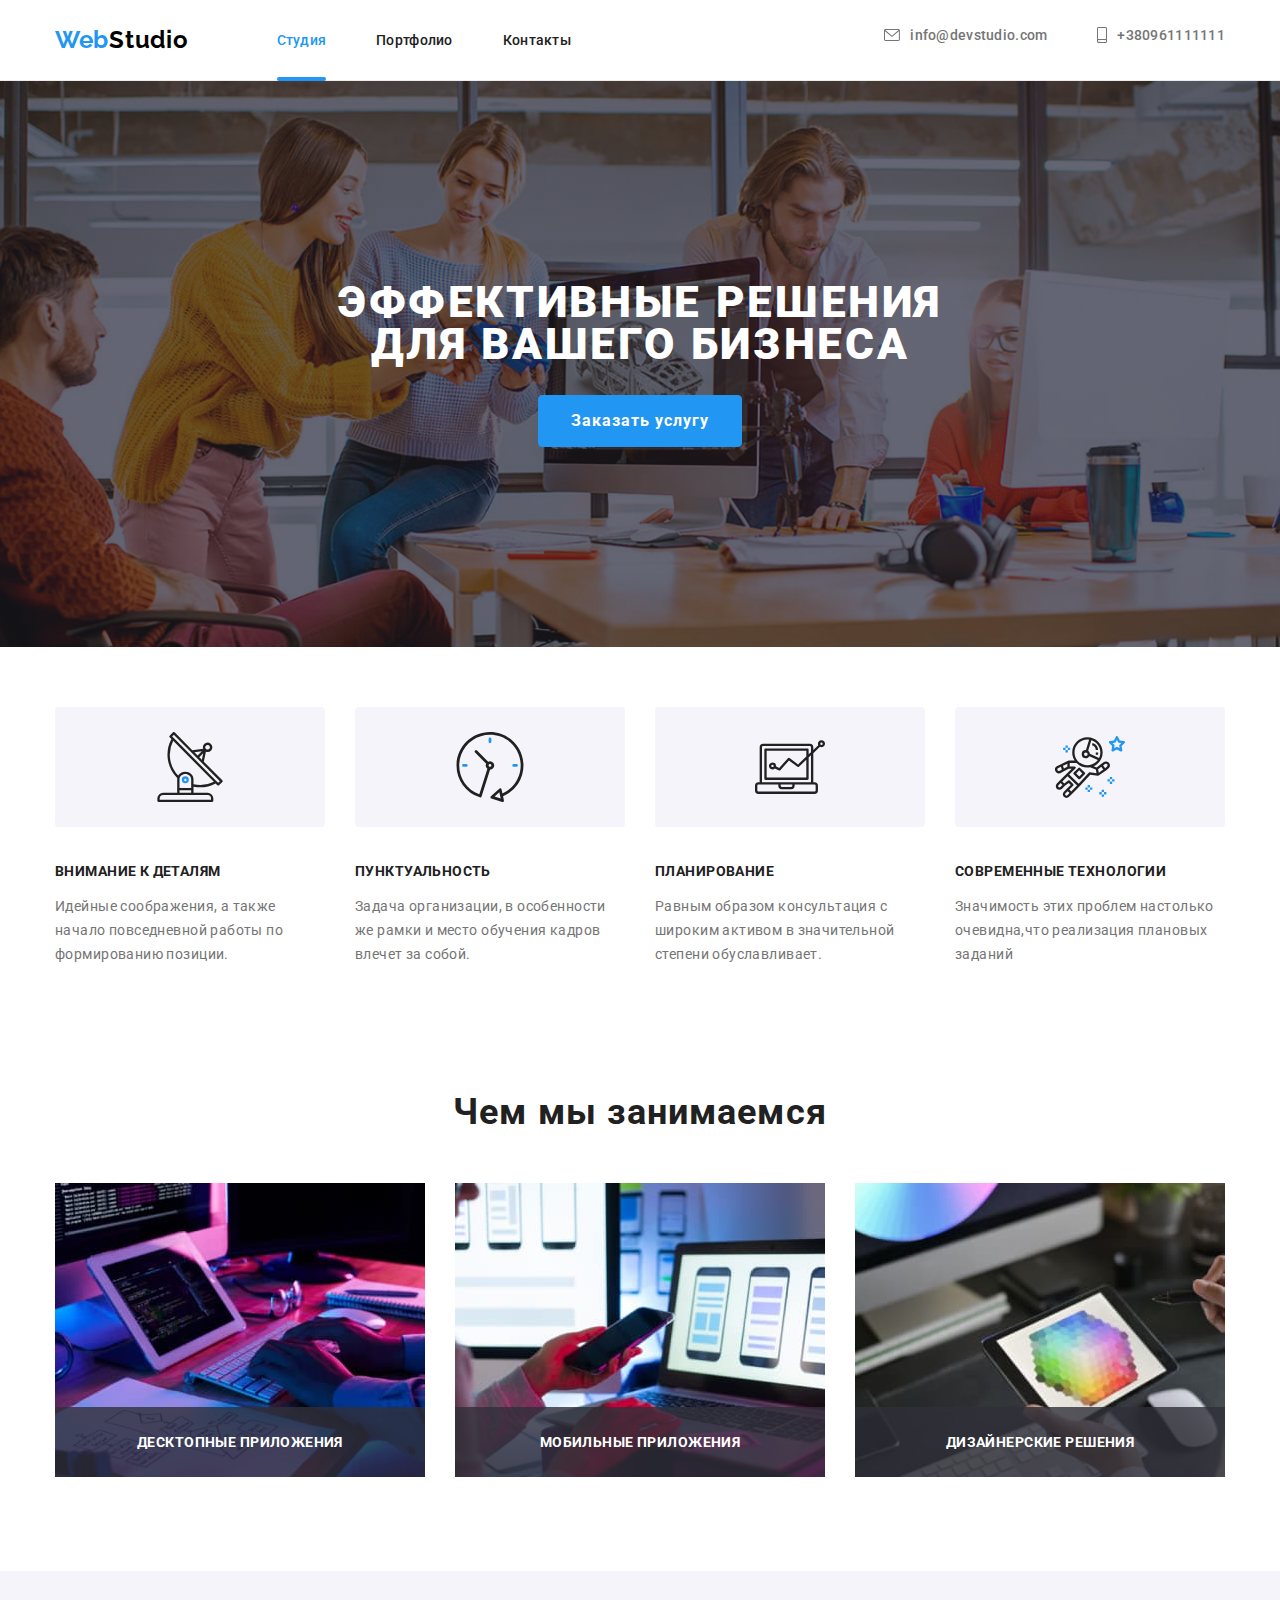
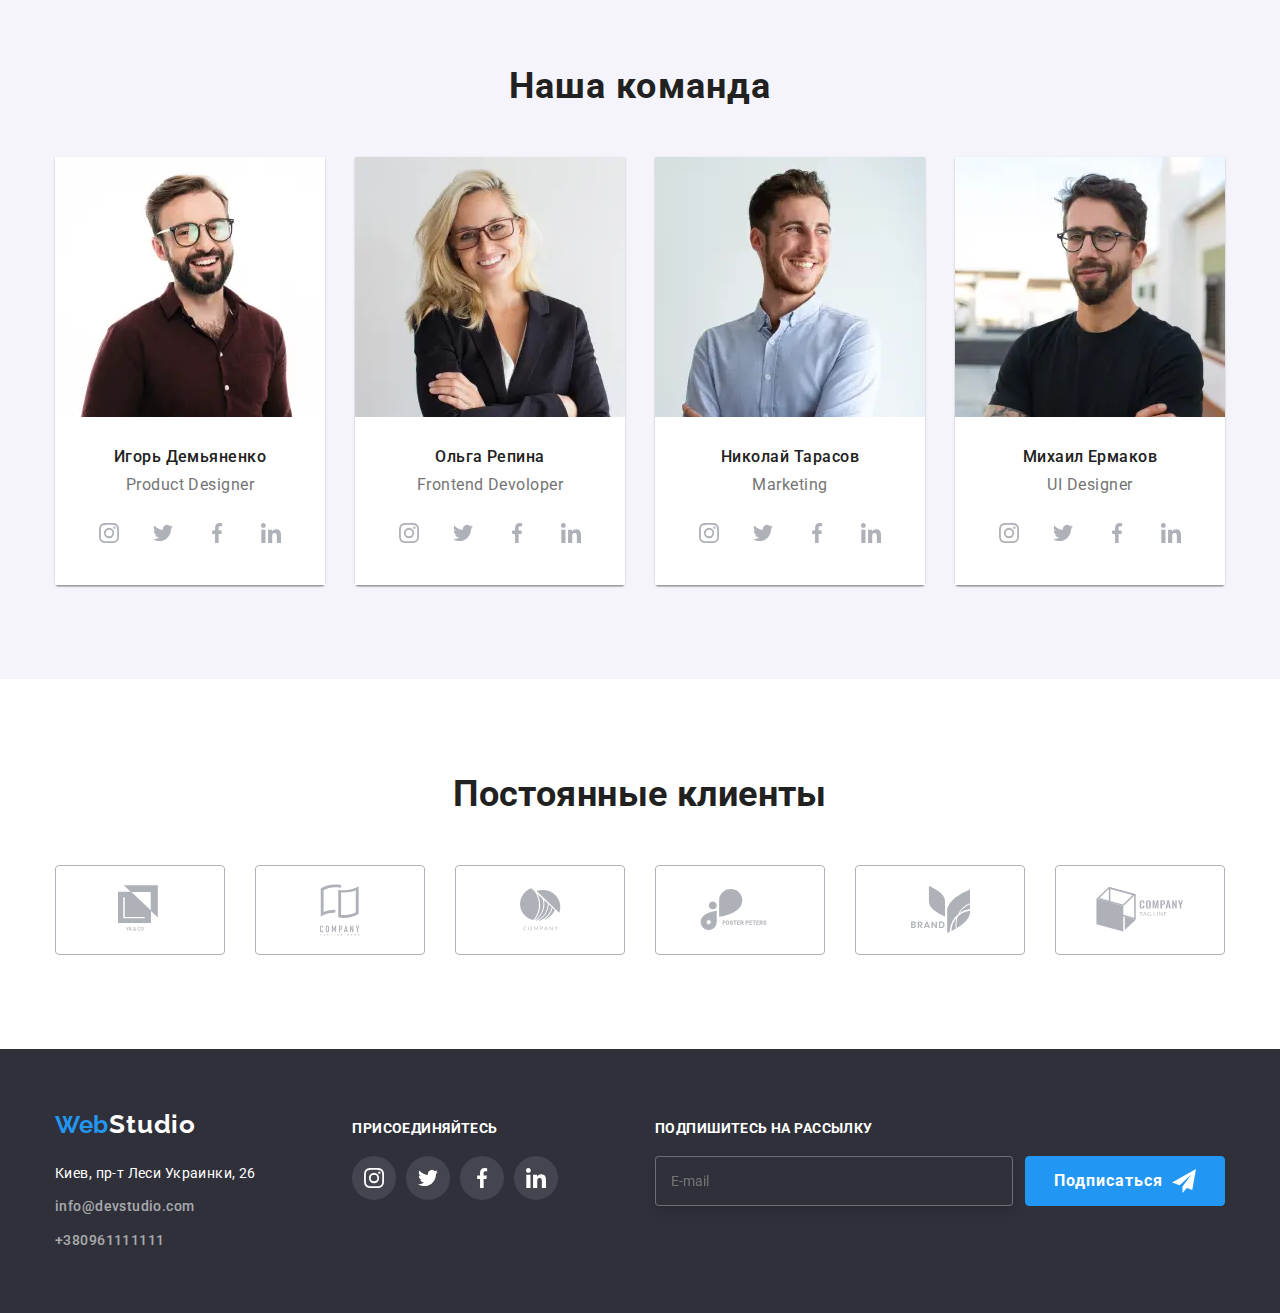
==== commit 51f89786: "portfolio" ====
--- a/index.html
+++ b/index.html
@@ -119,7 +119,7 @@
             </div>
           </li>
           <li class="b-item">
-            <img src="./images/img.jpg" alt="Что-то с телефоном" width="370" />
+            <img src="./images/img2.jpg" alt="Что-то с телефоном" width="370" />
             <div class="business-tittle">
               <h3 class="business-text">Мобильные приложения</h3>
             </div>
@@ -672,8 +672,8 @@
           </label>
 
           <button class="button-primary" type="submit">Отправить</button>
-        </form> --> 
-    <!-- <button class="button-close" data-modal-close>
+        </form> 
+    <button class="button-close" data-modal-close>
           <svg class="close-button" width="18" height="18">
             <use href="./images/sprite.svg#close-button"></use>
           </svg>
@@ -683,4 +683,4 @@
 
     <script src="./js/modal.js"></script>
   </body>
-</html>
+</html>   
--- a/css/main.min.css
+++ b/css/main.min.css
@@ -1,2 +1,2 @@
-img{display:block;max-width:100%;height:auto}ul{list-style-type:none;padding:0;margin:0}body{background-color:#ffffff;color:#212121;font-family:"Roboto", sans-serif;letter-spacing:0.03em;font-size:14px;line-height:1.71}a{cursor:pointer;text-decoration:none}.button{cursor:pointer;text-decoration:none}.container{width:100%;padding-left:15px;padding-right:15px}.header .container{display:flex;justify-content:space-between;align-items:center}@media screen and (min-width: 480px){.container{width:480px;margin:0 auto}}@media screen and (min-width: 768px){.container{width:768px}}@media screen and (min-width: 1200px){.container{width:1200px}}.button-primary{display:inline-block;padding:10px 32px;border:1px solid #2196f3;border-radius:4px;min-width:200px;background-color:#2196f3;color:#fff;font-weight:700;font-size:16px;line-height:1.87;letter-spacing:0.06em;fill:white}.visually-hidden{position:absolute;width:1px;height:1px;margin:-1px;border:0;padding:0}.is-hidden{opacity:0;pointer-events:none}.header{border-bottom:1px solid #ececec;padding-top:16px;padding-bottom:16px;background-color:#fff}.web-logo{color:#2196f3;font-family:Raleway;font-weight:700;font-size:24px;line-height:1.166;letter-spacing:0.03em}.studio-logo{color:#000000;font-family:Raleway;font-weight:700;font-size:24px;line-height:1.166;letter-spacing:0.03em}.nav-main{display:none}.contacts-nav{display:none}.burger-menu-btn{background-color:transparent;border:none;outline:none;padding:0}.burger-menu-icon{width:40px;height:40px}@media screen and (min-width: 768px){.header{padding:0}.studio-logo{margin-right:88px}.burger-menu-btn{display:none}.nav-main{display:flex;padding:0;margin:0}.navigation-link{display:flex;flex-direction:row;justify-content:center}.contacts-nav{display:block;flex-direction:column;align-items:flex-start;align-items:center;margin-left:auto}.current-link{position:relative;display:block;color:#2196f3;padding-top:32px;padding-bottom:32px;font-weight:500;font-size:14px;line-height:16px;letter-spacing:0.02em}.current-link::after{content:"";display:block;position:absolute;bottom:-1px;left:0;width:100%;height:4px;border-radius:2px;background-color:#2196f3}.navigation-link :not(:last-child){margin-right:50px}.nav-link{display:block;padding-top:32px;padding-bottom:32px;font-weight:500;font-size:14px;line-height:16px;letter-spacing:0.02em;color:#212121;transition:color 250ms cubic-bezier(0.4, 0, 0.2, 1)}.nav-link .nav-link:hover,.nav-link .nav-link:focus{color:#2196f3}.contact-link{display:flex;font-weight:500;font-size:14px;line-height:16px;letter-spacing:0.02em;color:#757575;transition:color 250ms cubic-bezier(0.4, 0, 0.2, 1)}.contact-link:hover,.contact-link:focus{color:#2196f3}.contact-link:first-child{margin-bottom:10px}.contact-icon{margin-right:10px;margin-left:0;margin-top:0;margin-bottom:0;fill:currentColor;padding:0;margin-top:0;margin-bottom:0}}@media screen and (min-width: 1200px){.contact-item{margin-bottom:0}.contacts-nav{padding:0;display:flex;flex-direction:row;justify-content:center;align-items:center}.contakt-item{display:flex;align-items:center}.contakt-item:last-child{margin-left:50px}}.current-link{position:relative;display:block;color:#2196f3;padding-top:32px;padding-bottom:32px;font-weight:500;font-size:14px;line-height:16px;letter-spacing:0.02em}.current-link::after{content:"";display:block;position:absolute;bottom:-1px;left:0;width:100%;height:4px;border-radius:2px;background-color:#2196f3}.contact-link{display:flex;font-weight:500;font-size:14px;line-height:16px;letter-spacing:0.02em;color:#757575;transition:color 250ms cubic-bezier(0.4, 0, 0.2, 1)}.contact-link:hover,.contact-link:focus{color:#2196f3}.section-hero{margin-top:0px;margin-left:auto;margin-right:auto;width:100%;max-width:480px;max-height:400px;background-image:linear-gradient(to right, rgba(47,48,58,0.4), rgba(47,48,58,0.4)),url(../images/mobile/Header-mobile@1x.jpg);background-size:cover;background-position:center}.section-hero .container{padding-top:118px;padding-bottom:118px}.hero-container{max-width:360px;margin-right:auto;margin-left:auto;text-align:center}@media screen and (min-device-pixel-ratio: 2) and (min-width: 320px), screen and (min-resolution: 192dpi) and (min-width: 320px), screen and (min-resolution: 2dppx) and (min-width: 320px){.section-hero{background-image:linear-gradient(to right, rgba(47,48,58,0.4), rgba(47,48,58,0.4)),url(../images/mobile/Header-mobile@2x.jpg)}}@media screen and (min-width: 768px){.section-hero{margin-top:0px;margin-left:auto;margin-right:auto;width:100%;max-width:768px;max-height:400px;background-image:linear-gradient(to right, rgba(47,48,58,0.4), rgba(47,48,58,0.4)),url(../images/tablet/Header-tablet@1x.jpg);background-size:cover;background-position:center}.section-hero .container{padding-top:118px;padding-bottom:118px}}@media screen and (min-device-pixel-ratio: 2) and (min-width: 768px), screen and (min-resolution: 192dpi) and (min-width: 768px), screen and (min-resolution: 2dppx) and (min-width: 768px){.section-hero{background-image:linear-gradient(to right, rgba(47,48,58,0.4), rgba(47,48,58,0.4)),url(../images/tablet/Header-tablet@2x.jpg)}}@media screen and (min-width: 1200px){.section-hero{margin-top:0;width:100%;max-width:1600px;max-height:600px;background-image:linear-gradient(to right, #2f303a66, #2f303a66),url(../images/desktop/header-desktop@1x.jpg);background-position:center;background-size:cover}.section-hero .container{padding-top:200px;padding-bottom:200px}.hero-container{max-width:696px;margin-right:auto;margin-left:auto;text-align:center}}@media screen and (min-device-pixel-ratio: 2) and (min-width: 1200px), screen and (min-resolution: 192dpi) and (min-width: 1200px), screen and (min-resolution: 2dppx) and (min-width: 1200px){.section-hero{background-image:linear-gradient(to right, rgba(47,48,58,0.4), rgba(47,48,58,0.4)),url(../images/desktop/header-desktop@2x.jpg)}}.hero-tittle{font-weight:900;font-size:26px;line-height:42px;letter-spacing:0.06em;text-transform:uppercase;text-align:center;color:#ffffff}@media screen and (min-width: 1200px){.hero-tittle{margin-top:0;margin-bottom:30px;font-weight:900;font-size:44px;line-height:1, 615;letter-spacing:0.06em;text-transform:uppercase;text-align:center;color:#ffffff}}.button{display:inline-block;padding:6px 22px;border-radius:4px;font-weight:500;font-size:16px;line-height:1.62;text-align:center;border:1px solid transparent;color:#212121;background-color:#f5f4fa;transition:background-color 250ms cubic-bezier(0.4, 0, 0.2, 1),color 250ms cubic-bezier(0.4, 0, 0.2, 1),box-shadow 250ms cubic-bezier(0.4, 0, 0.2, 1)}.section-features{padding-top:60px}.features-list{flex-wrap:wrap;justify-content:center;outline:1px red}@media screen and (min-width: 768px){.features-list{display:flex}}.feauture-item{width:100%;max-width:480px;margin-bottom:30px}.feauture-item::before{display:block;content:"";height:120px;background-size:70px, 70px;background-repeat:no-repeat;background-position:center;background-color:#f5f4fa;border-radius:4px}.antenna::before{background-image:url("../images/antenna.svg")}.clock::before{background-image:url("../images/clock.svg")}.diagram::before{background-image:url("../images/diagram.svg")}.astronaut::before{background-image:url("../images/astronaut.svg")}.features-tittle{max-width:480px;font-weight:bold;font-size:14px;line-height:1, 142;text-align:center;letter-spacing:0.03em;text-transform:uppercase;color:#212121}.text{margin-top:10px;margin-bottom:0;font-weight:normal;font-size:14px;line-height:1.714;letter-spacing:0.03em;color:#757575}@media screen and (min-width: 768px){.feauture-item{max-width:354px}.feauture-item:nth-last-child(2n){margin-right:30px}.features-tittle{text-align:left}}@media screen and (min-width: 1200px){.features-tittle{margin-top:30px;margin-bottom:0;font-weight:700;font-size:14px;line-height:2;text-transform:uppercase;letter-spacing:0.03em;color:#212121}.feauture-item{width:calc((100% - 3 * 30px) / 4)}.feauture-item:not(:last-child){margin-right:30px}.feauture-item::before{max-width:480px;margin-bottom:30px;display:block;content:"";height:120px;background-size:70px, 70px;background-repeat:no-repeat;background-position:center;background-color:#f5f4fa;border-radius:4px}.antenna::before{background-image:url("../images/antenna.svg")}.clock::before{background-image:url("../images/clock.svg")}.diagram::before{background-image:url("../images/diagram.svg")}.astronaut::before{background-image:url("../images/astronaut.svg")}}@media screen and (max-width: 1200px){.business-section{display:none}}.business-section{padding-top:94px;padding-bottom:94px}.tittles{margin-top:0;margin-bottom:50px;font-weight:700;font-size:36px;line-height:42px;text-align:center;letter-spacing:0.03em;color:#212121}.business-list{display:flex;flex-wrap:wrap}.b-item{position:relative}.b-item:not(:last-child){margin-right:30px;display:list-item}.business-tittle{position:absolute;bottom:0;left:0;display:flex;align-items:center;width:100%;height:70px;background-color:rgba(47,48,58,0.8)}.business-text{margin:0;margin-left:auto;margin-right:auto;font-weight:bold;font-size:14px;line-height:16px;text-align:center;letter-spacing:0.03em;text-transform:uppercase;color:#ffffff}.team-section{background-color:#f5f4fa}.team-section .container{padding-top:60px;padding-bottom:60px}@media screen and (min-width: 1200px){.team-section .container{padding-top:94px;padding-bottom:94px}}.team-tittles{margin-top:0;margin-bottom:30px;font-weight:bold;font-size:28px;line-height:33px;text-align:center;letter-spacing:0.03em;color:#212121}@media screen and (min-width: 1200px){.team-tittles{margin-top:0;margin-bottom:50px;font-weight:bold;font-size:36px;line-height:42px;text-align:center;letter-spacing:0.03em;color:#212121}}.text-team{margin-top:10px;margin-bottom:0;font-weight:normal;font-size:16px;line-height:1.18;letter-spacing:0.03em;color:#757575}.team-list{flex-wrap:wrap;justify-content:center}@media screen and (min-width: 768px){.team-list{display:flex;margin-left:auto;margin-right:auto}}@media screen and (max-width: 480px){.team-item{width:100%}}@media screen and (max-width: 767px){.team-item:not(:last-child){margin-bottom:30px}}@media screen and (min-width: 768px){.team-item:nth-last-child(2n){margin-right:30px}.team-item:nth-last-child(-n+2){margin-bottom:0}}@media screen and (min-width: 1200px){.team-item{width:270px;box-shadow:0px 1px 3px rgba(0,0,0,0.12),0px 1px 1px rgba(0,0,0,0.14),0px 2px 1px rgba(0,0,0,0.2);border-radius:0px 0px 4px 4px}.team-item:not(:last-child){margin-right:30px;padding-bottom:0}}.team-names{padding-top:30px;padding-bottom:30px;padding-right:30px;padding-left:30px;text-align:center;background-color:#fff}.names-tittle{margin:0;font-weight:500;font-size:16px;line-height:19px;text-align:center;letter-spacing:0.03em;color:#212121}.team-social{margin-top:16px;display:flex;align-items:center;padding:0}.icon-link{display:flex;justify-content:center;align-items:center;height:44px;width:44px;line-height:0px;border-radius:50%;fill:var(--social-icon-link);transition:background-color 250ms cubic-bezier(0.4, 0, 0.2, 1),fill 250ms cubic-bezier(0.4, 0, 0.2, 1)}.icon-link:hover,.icon-link:focus{background-color:#2196f3;fill:white}.team-links{height:44px;width:44px;line-height:0px;border-radius:50%;fill:#afb1b8;transition:background-color 250ms cubic-bezier(0.4, 0, 0.2, 1),fill 250ms cubic-bezier(0.4, 0, 0.2, 1)}.team-links:not(:last-child){margin-right:10px}.social-icon{width:20px;height:20px}@media screen and (max-width: 1199px){.clients{padding-top:60px;padding-bottom:60px}}@media screen and (min-width: 1200px){.clients{padding-top:94px;padding-bottom:94px}}@media screen and (max-width: 1199px){.clients-tittle{margin-top:0;margin-bottom:0;font-weight:bold;font-size:28px;line-height:33px;text-align:center;letter-spacing:0.03em;color:#212121}}@media screen and (min-width: 1200px){.clients-tittle{font-weight:bold;font-size:36px;line-height:42px;text-align:center;margin-top:0;margin-bottom:0}}@media screen and (max-width: 1199px){.clients-list{display:flex;flex-wrap:wrap;justify-content:center}}@media screen and (min-width: 1200px){.clients-list{display:flex;justify-content:center;margin-top:50px}}.client-link{width:100%;height:100%;display:flex;justify-content:center;align-items:center;border:1px solid #afb1b8;border-radius:4px;fill:#afb1b8;transition:border-color 250ms cubic-bezier(0.4, 0, 0.2, 1),fill 250ms cubic-bezier(0.4, 0, 0.2, 1)}.client-link:focus,.client-link:hover{border-color:#2196f3;fill:#2196f3}@media screen and (max-width: 767px){.clients-item{width:210px;height:90px;margin:15px}}@media screen and (max-width: 1199px){.clients-item{width:226px;height:90px;margin:15px}}@media screen and (min-width: 1200px){.clients-item{width:170px;height:90px}.clients-item:not(:last-child){margin-right:30px}}.footer{padding-bottom:60px;padding-top:60px;background-color:#2f303a}@media screen and (min-width: 768px){.footer .container{display:flex;flex-wrap:wrap;align-items:baseline;justify-content:space-between}}.studio-footer{font-family:Raleway, sans-serif;font-weight:700;font-size:26px;line-height:31px;letter-spacing:0.03em;color:#fff;transition:color 250ms cubic-bezier(0.4, 0, 0.2, 1)}@media screen and (min-width: 768px) and (max-width: 1199px){.footer-sect1{width:50%}}@media screen and (max-width: 1199px){.footer-sect1{display:flex;flex-direction:column;align-items:center;margin-bottom:60px}}.footer-adress{margin-top:20px;margin-bottom:0;font-style:normal;font-weight:400;font-size:14px;line-height:24px;letter-spacing:0.03em;color:#fff}@media screen and (max-width: 1199px){.adress ul{display:flex;flex-direction:column;align-items:center}}.adress-features{margin-top:9px}.contacts-footer{font-style:normal;font-weight:500;font-size:14px;line-height:24px;letter-spacing:0.03em;color:rgba(255,255,255,0.6)}.contacts-footer:hover,.contacts-footer:focus{color:#2196f3}.footer-tittle{margin-top:0px;margin-bottom:20px;font-style:normal;font-weight:bold;font-size:14px;line-height:16px;text-transform:uppercase;color:#fff}@media screen and (min-width: 768px) and (max-width: 1199px){.footer-sect2{width:50%}}@media screen and (max-width: 1199px){.footer-sect2{display:flex;flex-direction:column;align-items:center;margin-bottom:60px}}.foot-links{display:flex;margin:0;padding:0}.footer-list{border-radius:50%;transition:background-color 250ms cubic-bezier(0.4, 0, 0.2, 1),fill 250ms cubic-bezier(0.4, 0, 0.2, 1)}.footer-list:not(:last-child){margin-right:10px}.footer-link{display:flex;justify-content:center;align-items:center;height:44px;width:44px;line-height:0px;border-radius:50%;fill:#fff;background-color:#ffffff1a;transition:background-color 250ms cubic-bezier(0.4, 0, 0.2, 1),fill 250ms cubic-bezier(0.4, 0, 0.2, 1)}.footer-link:hover,.footer-link:focus{background-color:#2196f3;fill:#fff}.footer-icon{height:20px;width:20px}.footer-options{display:flex}.footer-subscribe{display:flex;justify-content:space-between}@media screen and (min-width: 768px) and (max-width: 1199px){.footer-subscribe{flex-grow:1}}@media screen and (max-width: 1199px){.footer-subscribe{flex-direction:column;align-items:center}}.footer-subscribe .button-primary{width:200px;height:50px;padding:10px 28px;display:flex;align-items:center;justify-content:space-between;fill:#ffffff}@media screen and (min-width: 1200px){.footer-subscribe .button-primary{margin-left:12px;align-self:flex-end}}.footer-label{display:flex;align-items:center;flex-direction:column}@media screen and (max-width: 1199px){.footer-label{width:100%;margin-bottom:20px}}@media screen and (min-width: 1200px){.footer-label{align-items:flex-start}}.subscribe{margin-bottom:20px;font-weight:bold;font-size:14px;line-height:16px;letter-spacing:0.03em;text-transform:uppercase;color:#ffffff}.footer-input{padding-top:15px;padding-bottom:15px;padding-left:15px;padding-right:15px;width:100%;min-height:50px;max-width:450px;color:#ffffff;background-color:#2f303a;border:1px solid rgba(255,255,255,0.3);box-sizing:border-box;filter:drop-shadow(0px 4px 4px rgba(0,0,0,0.15));border-radius:4px}@media screen and (min-width: 1200px){.footer-input{min-width:358px}}
+img{display:block;max-width:100%;height:auto}ul{list-style-type:none;padding:0;margin:0}body{background-color:#ffffff;color:#212121;font-family:"Roboto", sans-serif;letter-spacing:0.03em;font-size:14px;line-height:1.71}a{cursor:pointer;text-decoration:none}.button{cursor:pointer;text-decoration:none}.container{width:100%;padding-left:15px;padding-right:15px}.header .container{display:flex;justify-content:space-between;align-items:center}@media screen and (min-width: 480px){.container{width:480px;margin:0 auto}}@media screen and (min-width: 768px){.container{width:768px}}@media screen and (min-width: 1200px){.container{width:1200px}}.button-primary{display:inline-block;padding:10px 32px;border:1px solid #2196f3;border-radius:4px;min-width:200px;background-color:#2196f3;color:#fff;font-weight:700;font-size:16px;line-height:1.87;letter-spacing:0.06em;fill:white}.visually-hidden{position:absolute;clip:rect(0 0 0 0);width:1px;height:1px;margin:-1px}.is-hidden{opacity:0;pointer-events:none}.header{border-bottom:1px solid #ececec;padding-top:16px;padding-bottom:16px;background-color:#fff}.web-logo{color:#2196f3;font-family:Raleway;font-weight:700;font-size:24px;line-height:1.166;letter-spacing:0.03em}.studio-logo{color:#000000;font-family:Raleway;font-weight:700;font-size:24px;line-height:1.166;letter-spacing:0.03em}.nav-main{display:none}.contacts-nav{display:none}.burger-menu-btn{background-color:transparent;border:none;outline:none;padding:0}.burger-menu-icon{width:40px;height:40px}@media screen and (min-width: 768px){.header{padding:0}.studio-logo{margin-right:88px}.burger-menu-btn{display:none}.nav-main{display:flex;padding:0;margin:0}.navigation-link{display:flex;flex-direction:row;justify-content:center}.contacts-nav{display:block;flex-direction:column;align-items:flex-start;align-items:center;margin-left:auto}.current-link{position:relative;display:block;color:#2196f3;padding-top:32px;padding-bottom:32px;font-weight:500;font-size:14px;line-height:16px;letter-spacing:0.02em}.current-link::after{content:"";display:block;position:absolute;bottom:-1px;left:0;width:100%;height:4px;border-radius:2px;background-color:#2196f3}.navigation-link :not(:last-child){margin-right:50px}.nav-link{display:block;padding-top:32px;padding-bottom:32px;font-weight:500;font-size:14px;line-height:16px;letter-spacing:0.02em;color:#212121;transition:color 250ms cubic-bezier(0.4, 0, 0.2, 1)}.nav-link .nav-link:hover,.nav-link .nav-link:focus{color:#2196f3}.contact-link{display:flex;font-weight:500;font-size:14px;line-height:16px;letter-spacing:0.02em;color:#757575;transition:color 250ms cubic-bezier(0.4, 0, 0.2, 1)}.contact-link:hover,.contact-link:focus{color:#2196f3}.contact-link:first-child{margin-bottom:10px}.contact-icon{margin-right:10px;margin-left:0;margin-top:0;margin-bottom:0;fill:currentColor;padding:0;margin-top:0;margin-bottom:0}}@media screen and (min-width: 1200px){.contact-item{margin-bottom:0}.contacts-nav{padding:0;display:flex;flex-direction:row;justify-content:center;align-items:center}.contakt-item{display:flex;align-items:center}.contakt-item:last-child{margin-left:50px}}.current-link{position:relative;display:block;color:#2196f3;padding-top:32px;padding-bottom:32px;font-weight:500;font-size:14px;line-height:16px;letter-spacing:0.02em}.current-link::after{content:"";display:block;position:absolute;bottom:-1px;left:0;width:100%;height:4px;border-radius:2px;background-color:#2196f3}.contact-link{display:flex;font-weight:500;font-size:14px;line-height:16px;letter-spacing:0.02em;color:#757575;transition:color 250ms cubic-bezier(0.4, 0, 0.2, 1)}.contact-link:hover,.contact-link:focus{color:#2196f3}.section-hero{margin-top:0px;margin-left:auto;margin-right:auto;width:100%;max-width:480px;max-height:400px;background-image:linear-gradient(to right, rgba(47,48,58,0.4), rgba(47,48,58,0.4)),url(../images/mobile/Header-mobile@1x.jpg);background-size:cover;background-position:center}.section-hero .container{padding-top:118px;padding-bottom:118px}.hero-container{max-width:360px;margin-right:auto;margin-left:auto;text-align:center}@media screen and (min-device-pixel-ratio: 2) and (min-width: 320px), screen and (min-resolution: 192dpi) and (min-width: 320px), screen and (min-resolution: 2dppx) and (min-width: 320px){.section-hero{background-image:linear-gradient(to right, rgba(47,48,58,0.4), rgba(47,48,58,0.4)),url(../images/mobile/Header-mobile@2x.jpg)}}@media screen and (min-width: 768px){.section-hero{margin-top:0px;margin-left:auto;margin-right:auto;width:100%;max-width:768px;max-height:400px;background-image:linear-gradient(to right, rgba(47,48,58,0.4), rgba(47,48,58,0.4)),url(../images/tablet/Header-tablet@1x.jpg);background-size:cover;background-position:center}.section-hero .container{padding-top:118px;padding-bottom:118px}}@media screen and (min-device-pixel-ratio: 2) and (min-width: 768px), screen and (min-resolution: 192dpi) and (min-width: 768px), screen and (min-resolution: 2dppx) and (min-width: 768px){.section-hero{background-image:linear-gradient(to right, rgba(47,48,58,0.4), rgba(47,48,58,0.4)),url(../images/tablet/Header-tablet@2x.jpg)}}@media screen and (min-width: 1200px){.section-hero{margin-top:0;width:100%;max-width:1600px;max-height:600px;background-image:linear-gradient(to right, #2f303a66, #2f303a66),url(../images/desktop/header-desktop@1x.jpg);background-position:center;background-size:cover}.section-hero .container{padding-top:200px;padding-bottom:200px}.hero-container{max-width:696px;margin-right:auto;margin-left:auto;text-align:center}}@media screen and (min-device-pixel-ratio: 2) and (min-width: 1200px), screen and (min-resolution: 192dpi) and (min-width: 1200px), screen and (min-resolution: 2dppx) and (min-width: 1200px){.section-hero{background-image:linear-gradient(to right, rgba(47,48,58,0.4), rgba(47,48,58,0.4)),url(../images/desktop/header-desktop@2x.jpg)}}.hero-tittle{font-weight:900;font-size:26px;line-height:42px;letter-spacing:0.06em;text-transform:uppercase;text-align:center;color:#ffffff}@media screen and (min-width: 1200px){.hero-tittle{margin-top:0;margin-bottom:30px;font-weight:900;font-size:44px;line-height:1, 615;letter-spacing:0.06em;text-transform:uppercase;text-align:center;color:#ffffff}}.button{display:inline-block;padding:6px 22px;border-radius:4px;font-weight:500;font-size:16px;line-height:1.62;text-align:center;border:1px solid transparent;color:#212121;background-color:#f5f4fa;transition:background-color 250ms cubic-bezier(0.4, 0, 0.2, 1),color 250ms cubic-bezier(0.4, 0, 0.2, 1),box-shadow 250ms cubic-bezier(0.4, 0, 0.2, 1)}.section-features{padding-top:60px}.features-list{flex-wrap:wrap;justify-content:center;outline:1px red}@media screen and (min-width: 768px){.features-list{display:flex}}.feauture-item{width:100%;max-width:480px;margin-bottom:30px}.feauture-item::before{display:block;content:"";height:120px;background-size:70px, 70px;background-repeat:no-repeat;background-position:center;background-color:#f5f4fa;border-radius:4px}.antenna::before{background-image:url("../images/antenna.svg")}.clock::before{background-image:url("../images/clock.svg")}.diagram::before{background-image:url("../images/diagram.svg")}.astronaut::before{background-image:url("../images/astronaut.svg")}.features-tittle{max-width:480px;font-weight:bold;font-size:14px;line-height:1, 142;text-align:center;letter-spacing:0.03em;text-transform:uppercase;color:#212121}.text{margin-top:10px;margin-bottom:0;font-weight:normal;font-size:14px;line-height:1.714;letter-spacing:0.03em;color:#757575}@media screen and (min-width: 768px){.feauture-item{max-width:354px}.feauture-item:nth-last-child(2n){margin-right:30px}.features-tittle{text-align:left}}@media screen and (min-width: 1200px){.features-tittle{margin-top:30px;margin-bottom:0;font-weight:700;font-size:14px;line-height:2;text-transform:uppercase;letter-spacing:0.03em;color:#212121}.feauture-item{width:calc((100% - 3 * 30px) / 4)}.feauture-item:not(:last-child){margin-right:30px}.feauture-item::before{max-width:480px;margin-bottom:30px;display:block;content:"";height:120px;background-size:70px, 70px;background-repeat:no-repeat;background-position:center;background-color:#f5f4fa;border-radius:4px}.antenna::before{background-image:url("../images/antenna.svg")}.clock::before{background-image:url("../images/clock.svg")}.diagram::before{background-image:url("../images/diagram.svg")}.astronaut::before{background-image:url("../images/astronaut.svg")}}@media screen and (max-width: 1200px){.business-section{display:none}}.business-section{padding-top:94px;padding-bottom:94px}.tittles{margin-top:0;margin-bottom:50px;font-weight:700;font-size:36px;line-height:42px;text-align:center;letter-spacing:0.03em;color:#212121}.business-list{display:flex;flex-wrap:wrap}.b-item{position:relative}.b-item:not(:last-child){margin-right:30px;display:list-item}.business-tittle{position:absolute;bottom:0;left:0;display:flex;align-items:center;width:100%;height:70px;background-color:rgba(47,48,58,0.8)}.business-text{margin:0;margin-left:auto;margin-right:auto;font-weight:bold;font-size:14px;line-height:16px;text-align:center;letter-spacing:0.03em;text-transform:uppercase;color:#ffffff}.team-section{background-color:#f5f4fa}.team-section .container{padding-top:60px;padding-bottom:60px}@media screen and (min-width: 1200px){.team-section .container{padding-top:94px;padding-bottom:94px}}.team-tittles{margin-top:0;margin-bottom:30px;font-weight:bold;font-size:28px;line-height:33px;text-align:center;letter-spacing:0.03em;color:#212121}@media screen and (min-width: 1200px){.team-tittles{margin-top:0;margin-bottom:50px;font-weight:bold;font-size:36px;line-height:42px;text-align:center;letter-spacing:0.03em;color:#212121}}.text-team{margin-top:10px;margin-bottom:0;font-weight:normal;font-size:16px;line-height:1.18;letter-spacing:0.03em;color:#757575}.team-list{flex-wrap:wrap;justify-content:center}@media screen and (min-width: 768px){.team-list{display:flex;margin-left:auto;margin-right:auto}}@media screen and (max-width: 480px){.team-item{width:100%}}@media screen and (max-width: 767px){.team-item:not(:last-child){margin-bottom:30px}}@media screen and (min-width: 768px){.team-item:nth-last-child(2n){margin-right:30px}.team-item:nth-child(-n+2){margin-bottom:30px}}@media screen and (min-width: 1200px){.team-item{width:270px;box-shadow:0px 1px 3px rgba(0,0,0,0.12),0px 1px 1px rgba(0,0,0,0.14),0px 2px 1px rgba(0,0,0,0.2);border-radius:0px 0px 4px 4px}.team-item:nth-child(-n+2){margin-bottom:0}.team-item:not(:last-child){margin-right:30px;padding-bottom:0}}.team-names{padding-top:30px;padding-bottom:30px;padding-right:30px;padding-left:30px;text-align:center;background-color:#fff}.names-tittle{margin:0;font-weight:500;font-size:16px;line-height:19px;text-align:center;letter-spacing:0.03em;color:#212121}.team-social{justify-content:center;margin-top:16px;display:flex;align-items:center;padding:0}.icon-link{display:flex;justify-content:center;align-items:center;height:44px;width:44px;line-height:0px;border-radius:50%;fill:var(--social-icon-link);transition:background-color 250ms cubic-bezier(0.4, 0, 0.2, 1),fill 250ms cubic-bezier(0.4, 0, 0.2, 1)}.icon-link:hover,.icon-link:focus{background-color:#2196f3;fill:white}.team-links{height:44px;width:44px;line-height:0px;border-radius:50%;fill:#afb1b8;transition:background-color 250ms cubic-bezier(0.4, 0, 0.2, 1),fill 250ms cubic-bezier(0.4, 0, 0.2, 1)}.team-links:not(:last-child){margin-right:10px}.social-icon{width:20px;height:20px}@media screen and (max-width: 1199px){.clients{padding-top:60px;padding-bottom:60px}}@media screen and (min-width: 1200px){.clients{padding-top:94px;padding-bottom:94px}}@media screen and (max-width: 1199px){.clients-tittle{margin-top:0;margin-bottom:30px;font-weight:bold;font-size:28px;line-height:33px;text-align:center;letter-spacing:0.03em;color:#212121}}@media screen and (min-width: 1200px){.clients-tittle{font-weight:bold;font-size:36px;line-height:42px;text-align:center;margin-top:0;margin-bottom:0}}@media screen and (max-width: 1199px){.clients-list{margin:-15px;display:flex;flex-wrap:wrap;justify-content:center}}@media screen and (min-width: 1200px){.clients-list{display:flex;justify-content:center;margin-top:50px}}.client-link{width:100%;height:100%;display:flex;justify-content:center;align-items:center;border:1px solid #afb1b8;border-radius:4px;fill:#afb1b8;transition:border-color 250ms cubic-bezier(0.4, 0, 0.2, 1),fill 250ms cubic-bezier(0.4, 0, 0.2, 1)}.client-link:focus,.client-link:hover{border-color:#2196f3;fill:#2196f3}@media screen and (max-width: 1199px){.clients-item{width:226px;height:90px;margin:15px}}@media screen and (max-width: 767px){.clients-item{width:calc((100% - 15px * 4) / 2);height:90px;margin:15px}}@media screen and (min-width: 1200px){.clients-item{width:170px;height:90px}.clients-item:not(:last-child){margin-right:30px}}.footer{padding-bottom:60px;padding-top:60px;background-color:#2f303a}@media screen and (min-width: 768px){.footer .container{display:flex;flex-wrap:wrap;align-items:baseline;justify-content:space-between}}.studio-footer{font-family:Raleway, sans-serif;font-weight:700;font-size:26px;line-height:31px;letter-spacing:0.03em;color:#fff;transition:color 250ms cubic-bezier(0.4, 0, 0.2, 1)}@media screen and (min-width: 768px) and (max-width: 1199px){.footer-sect1{width:50%}}@media screen and (max-width: 1199px){.footer-sect1{display:flex;flex-direction:column;align-items:center;margin-bottom:60px}}.footer-adress{margin-top:20px;margin-bottom:0;font-style:normal;font-weight:400;font-size:14px;line-height:24px;letter-spacing:0.03em;color:#fff}@media screen and (max-width: 1199px){.adress ul{display:flex;flex-direction:column;align-items:center}}.adress-features{margin-top:9px}.contacts-footer{font-style:normal;font-weight:500;font-size:14px;line-height:24px;letter-spacing:0.03em;color:rgba(255,255,255,0.6)}.contacts-footer:hover,.contacts-footer:focus{color:#2196f3}.footer-tittle{margin-top:0px;margin-bottom:20px;font-style:normal;font-weight:bold;font-size:14px;line-height:16px;text-transform:uppercase;color:#fff}@media screen and (min-width: 768px) and (max-width: 1199px){.footer-sect2{width:50%}}@media screen and (max-width: 1199px){.footer-sect2{display:flex;flex-direction:column;align-items:center;margin-bottom:60px}}.foot-links{display:flex;margin:0;padding:0}.footer-list{border-radius:50%;transition:background-color 250ms cubic-bezier(0.4, 0, 0.2, 1),fill 250ms cubic-bezier(0.4, 0, 0.2, 1)}.footer-list:not(:last-child){margin-right:10px}.footer-link{display:flex;justify-content:center;align-items:center;height:44px;width:44px;line-height:0px;border-radius:50%;fill:#fff;background-color:#ffffff1a;transition:background-color 250ms cubic-bezier(0.4, 0, 0.2, 1),fill 250ms cubic-bezier(0.4, 0, 0.2, 1)}.footer-link:hover,.footer-link:focus{background-color:#2196f3;fill:#fff}.footer-icon{height:20px;width:20px}.footer-options{display:flex}.footer-subscribe{display:flex;justify-content:space-between}@media screen and (min-width: 768px) and (max-width: 1199px){.footer-subscribe{flex-grow:1}}@media screen and (max-width: 1199px){.footer-subscribe{flex-direction:column;align-items:center}}.footer-subscribe .button-primary{width:200px;height:50px;padding:10px 28px;display:flex;align-items:center;justify-content:space-between;fill:#ffffff}@media screen and (min-width: 1200px){.footer-subscribe .button-primary{margin-left:12px;align-self:flex-end}}.footer-label{display:flex;align-items:center;flex-direction:column}@media screen and (max-width: 1199px){.footer-label{width:100%;margin-bottom:20px}}@media screen and (min-width: 1200px){.footer-label{align-items:flex-start}}.subscribe{margin-bottom:20px;font-weight:bold;font-size:14px;line-height:16px;letter-spacing:0.03em;text-transform:uppercase;color:#ffffff}.footer-input{padding-top:15px;padding-bottom:15px;padding-left:15px;padding-right:15px;width:100%;min-height:50px;max-width:450px;color:#ffffff;background-color:#2f303a;border:1px solid rgba(255,255,255,0.3);box-sizing:border-box;filter:drop-shadow(0px 4px 4px rgba(0,0,0,0.15));border-radius:4px}@media screen and (min-width: 1200px){.footer-input{min-width:358px}}.our-work{padding-top:60px;padding-bottom:60px}.filter-list{display:flex;flex-wrap:wrap;justify-content:flex-start;margin:0;padding:0;margin-bottom:50px}.filter-list-item:not(:last-child){margin-right:8px;margin-bottom:15px}.filter-list-item:nth-last-child(-n+2){margin-bottom:0}.filter-button{width:fit-content;height:38px;padding-top:6px;padding-bottom:6px;padding-left:20px;padding-right:20px;font-family:var(--font-main);font-style:normal;font-weight:500;font-size:16px;letter-spacing:0.03em;color:#212121;background-color:#f5f4fa;border-radius:4px;cursor:pointer;border:none;white-space:nowrap;transition-property:color, background-color, box-shadow;transition-duration:250ms;transition-timing-function:cubic-bezier(0.4, 0, 0.2, 1);border-radius:4px}.filter-button:focus{color:#fff;background-color:#2196f3;box-shadow:0px 3px 1px rgba(0,0,0,0.1),0px 1px 2px rgba(0,0,0,0.08),0px 2px 2px rgba(0,0,0,0.12)}.work-examples{display:flex;flex-wrap:wrap;margin:0;padding:0}.work-examples h2{margin:0;margin-bottom:4px;font-family:var(--font-main);font-style:normal;font-weight:700;font-size:18px;line-height:2;letter-spacing:0.06em;color:#212121}.work-examples-item{display:flex;width:450px;margin-bottom:30px;background-color:#fff;border:1px solid #eeeeee}.work-link{width:100%;height:100%}.work-link:focus{box-shadow:0px 1px 3px rgba(0,0,0,0.12),0px 1px 1px rgba(0,0,0,0.14),0px 2px 1px rgba(0,0,0,0.2)}.box{position:relative;overflow:hidden}.overlay{position:absolute;top:0;left:0;width:100%;height:100%;background:rgba(33,150,243,0.9);transform:translatey(101%);transition:transform 250ms cubic-bezier(0.4, 0, 0.2, 1)}.work-link:focus .overlay{transform:translatey(0)}.overlay-text{margin:0;padding-top:64px;padding-bottom:64px;padding-left:24px;padding-right:24px;font-family:"Roboto", sans-serif;font-style:normal;font-weight:normal;font-size:18px;line-height:28px;letter-spacing:0.03em;color:#fff}.work-examples-item-description{padding-top:20px;padding-bottom:20px;padding-left:24px;padding-right:24px}.portfolio-text{margin:0;padding:0;font-family:var(--font-main);font-style:normal;font-weight:400;font-size:16px;line-height:1, 875;letter-spacing:0.03em;color:#757575}@media screen and (min-width: 768px){.filter-list{justify-content:center}.filter-list-item:not(:last-child){margin-bottom:0px}.work-examples-item{width:354px;margin-right:30px}.work-examples-item:nth-last-child(2n){margin-right:0px}.work-examples-item:last-child{margin-bottom:0;margin-right:0}}@media screen and (min-width: 1200px){.our-work{padding-top:94px;padding-bottom:94px}.filter-list{margin-bottom:50px}.filter-button:hover{color:#fff;background-color:#2196f3;box-shadow:0px 3px 1px rgba(0,0,0,0.1),0px 1px 2px rgba(0,0,0,0.08),0px 2px 2px rgba(0,0,0,0.12)}.work-examples-item{width:370px;margin-right:30px}.work-examples-item:nth-last-child(2n){margin-right:30px}.work-examples-item:nth-child(3n){margin-right:0}.work-examples-item:nth-last-child(-n+3){margin-bottom:0}.work-link:hover{box-shadow:0px 1px 3px rgba(0,0,0,0.12),0px 1px 1px rgba(0,0,0,0.14),0px 2px 1px rgba(0,0,0,0.2)}.work-link:hover .overlay{transform:translatey(0)}}.backdrop{position:fixed;top:0;left:0;width:100%;height:100%;background:rgba(0,0,0,0.2);border:1px solid #000000;box-sizing:border-box;box-shadow:0px 4px 4px rgba(0,0,0,0.25)}@media screen and (min-width: 320px){.modal{width:100%;max-width:528px;max-height:700px}}@media screen and (max-width: 1199px){.modal{position:absolute;top:50%;left:50%;padding:40px;height:95%;width:100%;max-height:605px;overflow:scroll;transform:translate(-50%, -50%);background-color:#fff}}@media screen and (min-width: 1200px){.modal{position:absolute;top:50%;left:50%;padding:40px;min-width:528px;min-height:581px;transform:translate(-50%, -50%);background-color:#fff}}.button-close{display:flex;align-items:center;justify-content:center;position:absolute;padding:0;top:8px;right:8px;width:30px;height:30px;background:#ffffff;border:1px solid rgba(0,0,0,0.1);border-radius:50%}.close-button{position:absolute;padding:0;fill:black}.contact-form{padding:0;margin:0}.form-field{position:relative;margin-bottom:12px;display:flex;flex-direction:column}.form-field label{margin-bottom:4px;font-size:12px;line-height:14px;letter-spacing:0.01em;color:#757575}.modal-input{margin:0;padding-top:11px;padding-bottom:11px;padding-right:12px;padding-left:42px;border:1px solid rgba(33,33,33,0.2);box-sizing:border-box;border-radius:4px}.modal-input::placeholder{color:rgba(117,117,117,0.5)}.comment{padding:12px 16px;resize:none;border-color:rgba(33,33,33,0.2)}.form-tittle{display:block;margin-bottom:12px;font-weight:bold;font-size:20px;line-height:23px;text-align:center;letter-spacing:0.03em;color:#212121}.topic-option input[type="checkbox"]{width:16px;height:15px}.topic-option{position:relative;display:flex;align-items:center;justify-content:center;margin-top:20px;padding-left:20px;font-size:14px;line-height:24px;letter-spacing:0.03em;color:#757575}.form-icon{position:absolute;width:18px;height:18px;top:50%;left:12px;fill:black;transition:fill 250ms cubic-bezier(0.4, 0, 0.2, 1)}.form-field:focus-within>.form-icon{fill:#2196f3}.form-field:focus-within>input{outline:none;border:1px solid #2196f3;box-sizing:border-box;border-radius:4px}.form-field:focus-within>textarea{outline:none;border:1px solid #2196f3;box-sizing:border-box;border-radius:4px}.checkbox{position:absolute !important;clip:rect(1px, 1px, 1px, 1px);padding:0 !important;border:0 !important;height:1px !important;width:1px !important;overflow:hidden}.icon-checkbox{position:absolute;display:inline-block;width:16px;height:15px;left:10px;top:20%;background-color:white;border:2px solid black;border-radius:1px}.checkbox:focus+.icon-checkbox{outline:1px solid #2196f3}.checkbox:checked+.icon-checkbox{background-color:#2196f3;border-color:#2196f3;background-image:url("../images/icon-check.svg");background-size:contain;background-origin:border-box}.link-checkbox{color:#2196f3;text-decoration:underline;margin-left:5px}.contact-form .button-primary{position:absolute;left:160px;bottom:40px}
 /*# sourceMappingURL=main.min.css.map */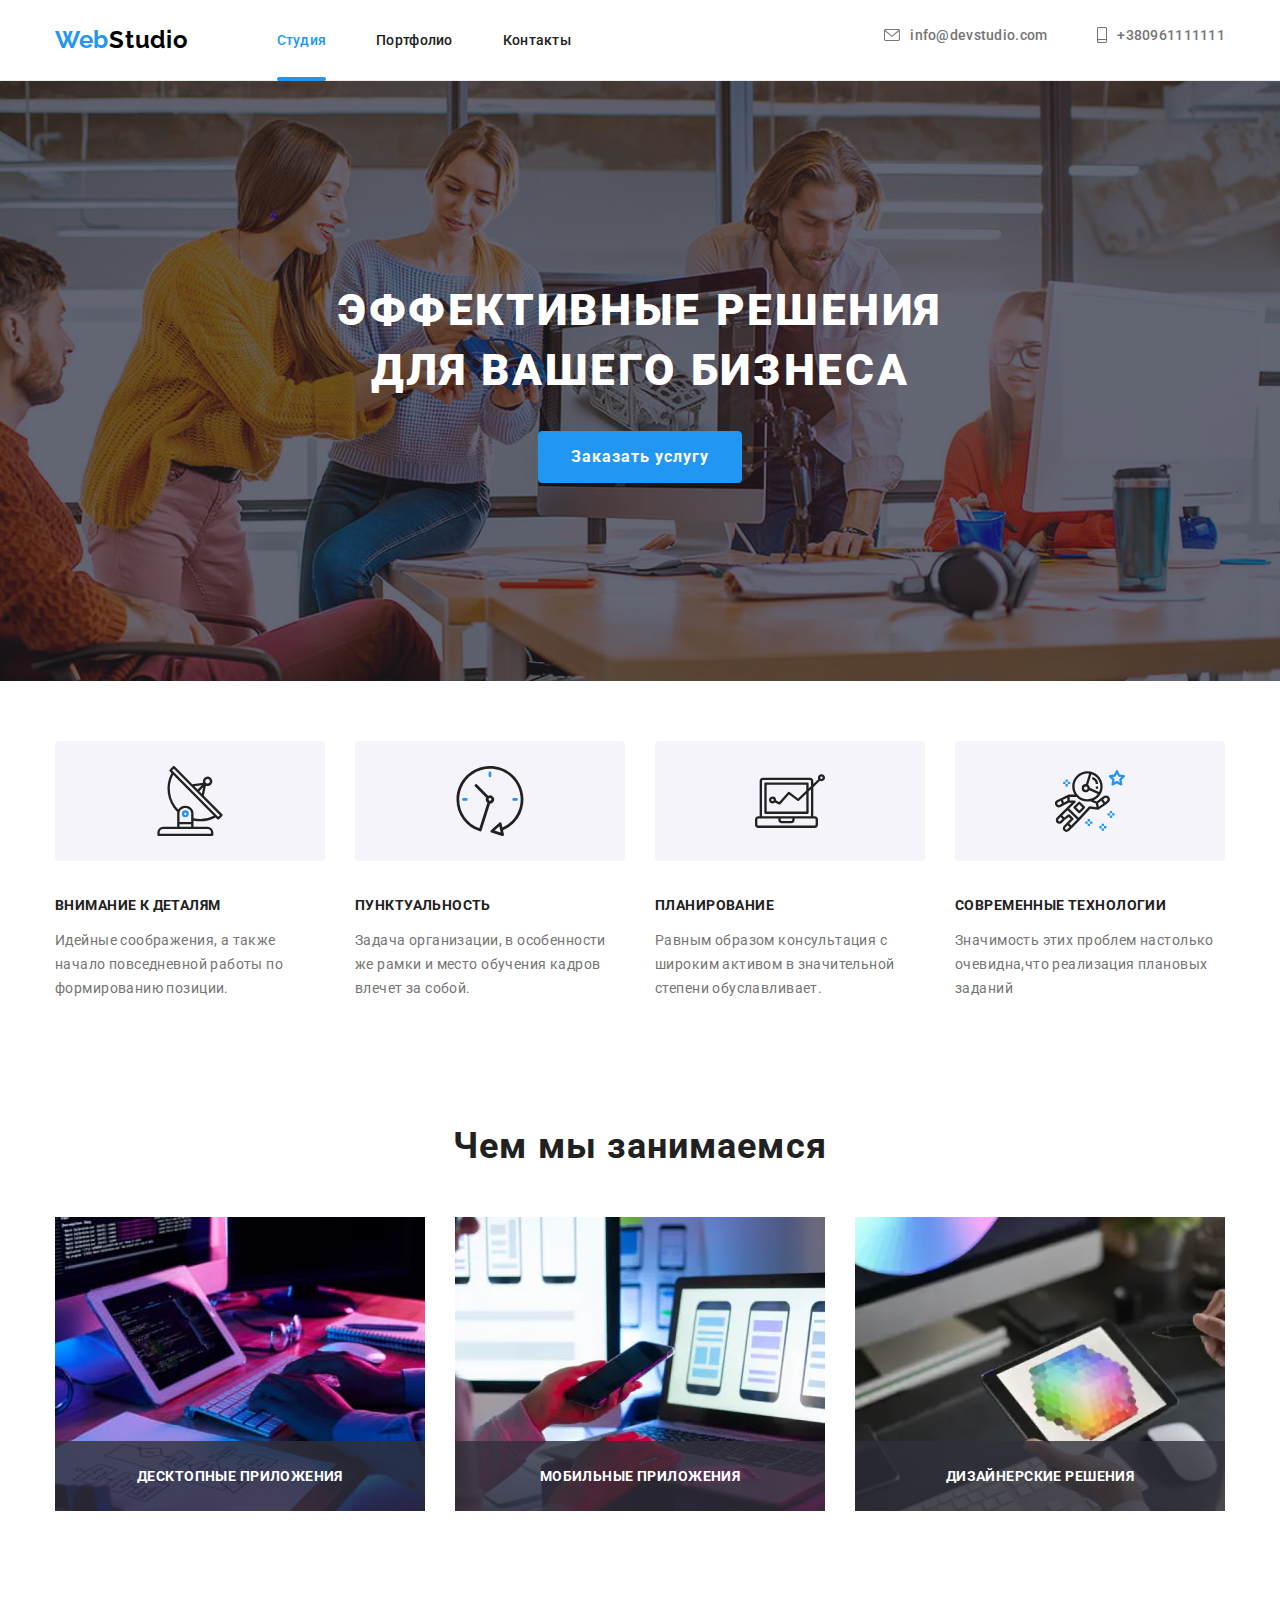
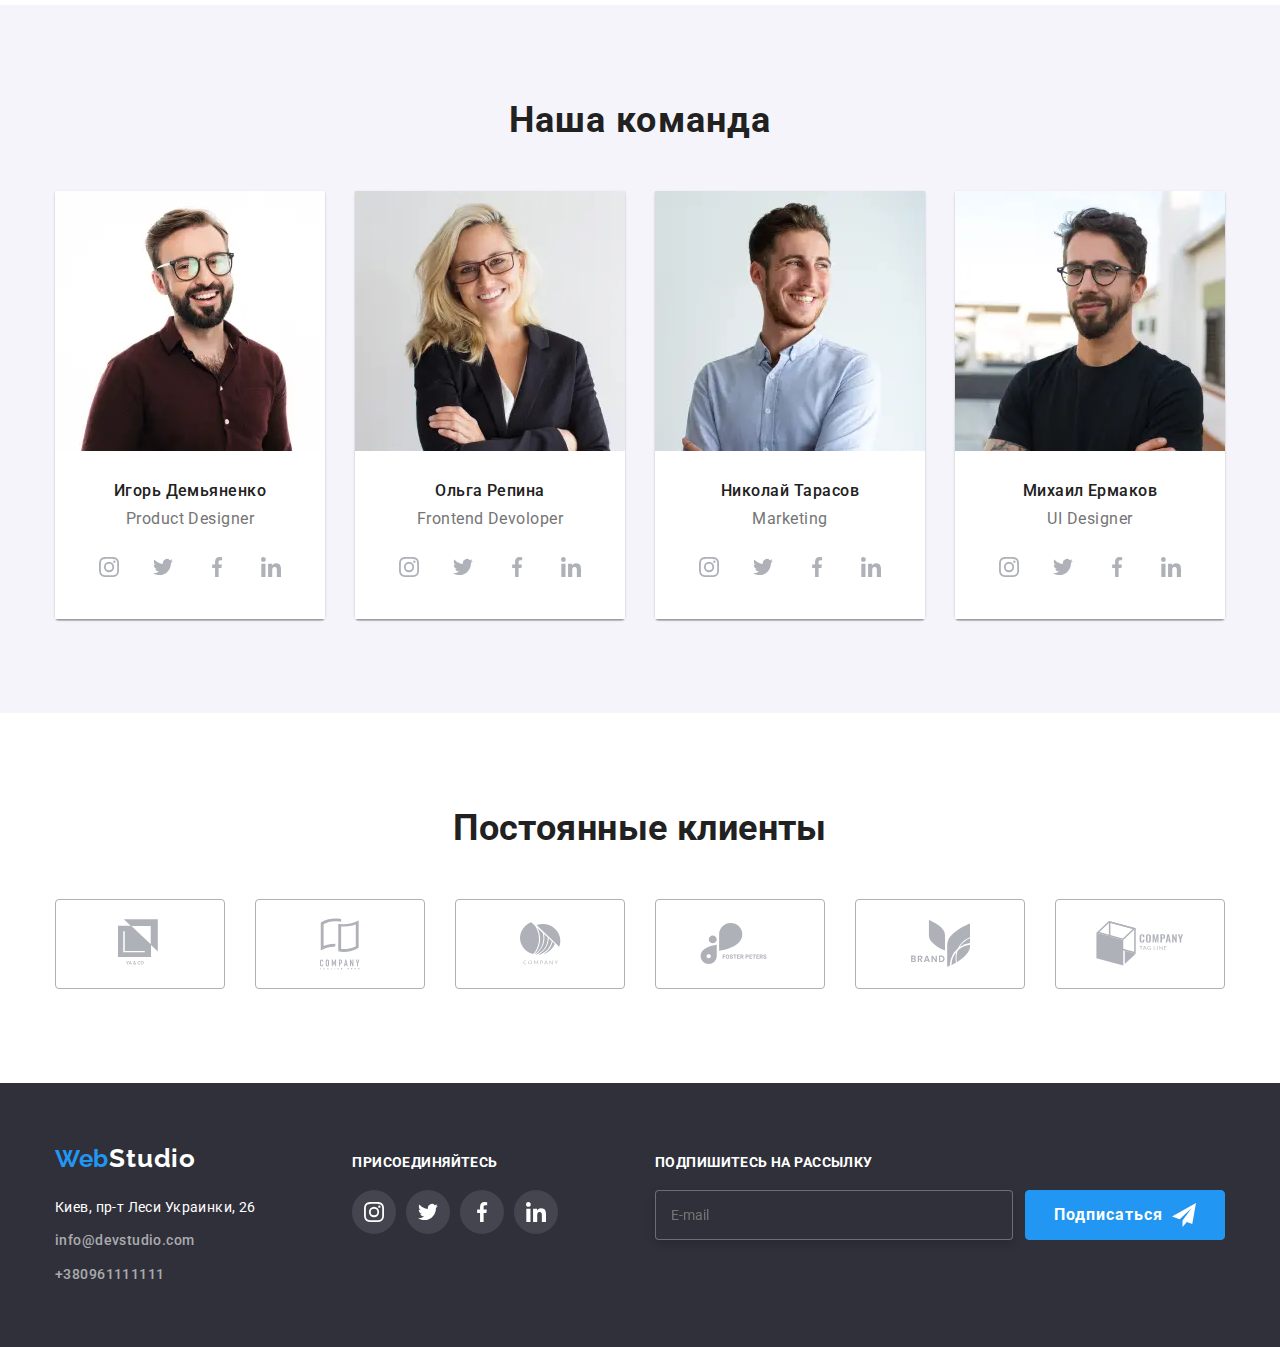
==== commit f13fbb75: "hw 8 please i want gp!" ====
--- a/index.html
+++ b/index.html
@@ -50,448 +50,499 @@
             >
           </li>
         </ul>
-        <button type="button" class="burger-menu-btn">
+        <button type="button" class="burger-menu-btn" data-menu-button>
           <svg class="burger-menu-icon">
-            <use href="../images/sprite.svg#burger-menu"></use>
+            <use href="./images/sprite.svg#burger-menu"></use>
           </svg>
         </button>
       </div>
-    </header>
-
-    <section class="section-hero">
-      <div class="container">
-        <div class="hero-container">
-          <h1 class="hero-tittle">ЭФФЕКТИВНЫЕ РЕШЕНИЯ ДЛЯ ВАШЕГО БИЗНЕСА</h1>
-          <button class="button-primary" data-modal-open>
-            Заказать услугу
-          </button>
-        </div>
-      </div>
-    </section>
-
-    <section class="section-features">
-      <div class="container">
-        <ul class="features-list">
-          <li class="feauture-item antenna">
-            <h3 class="features-tittle">Внимание к деталям</h3>
-            <p class="text">
-              Идейные соображения, а также начало повседневной работы по
-              формированию позиции.
-            </p>
-          </li>
-          <li class="feauture-item clock">
-            <h3 class="features-tittle">Пунктуальность</h3>
-            <p class="text">
-              Задача организации, в особенности же рамки и место обучения кадров
-              влечет за собой.
-            </p>
-          </li>
-          <li class="feauture-item diagram">
-            <h3 class="features-tittle">Планирование</h3>
-            <p class="text">
-              Равным образом консультация с широким активом в значительной
-              степени обуславливает.
-            </p>
-          </li>
-          <li class="feauture-item astronaut">
-            <h3 class="features-tittle">Современные технологии</h3>
-            <p class="text">
-              Значимость этих проблем настолько очевидна,что реализация плановых
-              заданий
-            </p>
+      <div class="mobile-menu" data-menu>
+        <button type="button" class="mobile-close-btn" data-menu-close>
+          <svg class="close-icon">
+            <use href="./images/sprite.svg#burger-close"></use>
+          </svg>
+        </button>
+        <ul class="burger-list">
+          <li class="burger-link">
+            <a href="./index.html" class="current-burger">Студия</a>
+          </li>
+          <li class="burger-link">
+            <a href="./portfolio.html" class="burger-link-nav">Портфолио</a>
+          </li>
+          <li class="burger-link">
+            <a href="" class="burger-link-nav">Контакты</a>
+          </li>
+        </ul>
+
+        <ul class="burger-contacts">
+          <li class="burger-contact-list">
+            <a href="tel:+38(096)1111111" class="burger-contact-phone">
+              +380961111111</a
+            >
+          </li>
+          <li class="burger-contact-list">
+            <a href="mailto:info@devstudio.com" class="burger-contact-mail">
+              info@devstudio.com</a
+            >
+          </li>
+        </ul>
+        <ul class="burger-social-list">
+          <li class="burger-social-link">
+            <a href="#" class="mobile-social">Instagram</a>
+          </li>
+          <li class="burger-social-link">
+            <a href="#" class="mobile-social">Twitter</a>
+          </li>
+          <li class="burger-social-link">
+            <a href="#" class="mobile-social">Facebook</a>
+          </li>
+          <li class="burger-social-link">
+            <a href="#" class="mobile-social">LinkedIn</a>
           </li>
         </ul>
       </div>
-    </section>
-
-    <section class="business-section">
-      <div class="container">
-        <h2 class="tittles">Чем мы занимаемся</h2>
-        <ul class="business-list">
-          <li class="b-item">
-            <img
-              src="./images/img.jpg"
-              alt="Что-то с компьютером"
-              width="370"
-            />
-            <div class="business-tittle">
-              <h3 class="business-text">Десктопные приложения</h3>
-            </div>
-          </li>
-          <li class="b-item">
-            <img src="./images/img2.jpg" alt="Что-то с телефоном" width="370" />
-            <div class="business-tittle">
-              <h3 class="business-text">Мобильные приложения</h3>
-            </div>
-          </li>
-          <li class="b-item">
-            <img src="./images/img3.jpg" alt="Что-то с планшетом" width="370" />
-            <div class="business-tittle">
-              <h3 class="business-text">Дизайнерские решения</h3>
-            </div>
-          </li>
-        </ul>
-      </div>
-    </section>
-
-    <section class="team-section">
-      <div class="container">
-        <h2 class="team-tittles">Наша команда</h2>
-
-        <ul class="team-list">
-          <li class="team-item">
-            <picture>
-              <source
-                srcset="
-                  ./images/desktop/face1-desktop@1x.webp 1x,
-                  ./images/desktop/face1-desktop@2x.webp 2x
-                "
-                media="(min-width: 1200px)"
-                type="image/webp"
-              />
-              <source
-                srcset="
-                  ./images/desktop/face1-desktop@1x.jpg 1x,
-                  ./images/desktop/face1-desktop@2x.jpg 2x
-                "
-                media="(min-width: 1200px)"
-              />
-              <source
-                srcset="
-                  ./images/tablet/face1-tablet@1x.webp 1x,
-                  ./images/tablet/face1-tablet@2x.webp 2x
-                "
-                media="(min-width: 768px)"
-                type="image/webp"
-              />
-              <source
-                srcset="
-                  ./images/tablet/face1-tablet@1x.jpg 1x,
-                  ./images/tablet/face1-tablet@2x.jpg 2x
-                "
-                media="(min-width: 768px)"
-              />
-              <source
-                srcset="
-                  ./images/mobile/face1-mobile@1x.webp 1x,
-                  ./images/mobile/face1-mobile@2x.webp 2x
-                "
-                media="(min-width: 320px)"
-                type="image/webp"
-              />
-              <source
-                srcset="
-                  ./images/mobile/face1-mobile@1x.jpg 1x,
-                  ./images/mobile/face1-mobile@2x.jpg 2x
-                "
-                media="(min-width: 320px)"
-              />
-              <img
-                src="./images/desktop/face1-desktop@1x.jpg"
-                alt="фото Игорь Демьяненко"
-              />
-            </picture>
-            <div class="team-names">
-              <h3 class="names-tittle">Игорь Демьяненко</h3>
-              <p class="text-team">Product Designer</p>
-              <ul class="team-social">
-                <li class="team-links">
-                  <a href="#" class="icon-link">
-                    <svg class="social-icon">
-                      <use href="./images/sprite.svg#icon-instagram"></use>
-                    </svg>
-                  </a>
-                </li>
-                <li class="team-links">
-                  <a href="#" class="icon-link">
-                    <svg class="social-icon">
-                      <use href="./images/sprite.svg#icon-twitter"></use>
-                    </svg>
-                  </a>
-                </li>
-                <li class="team-links">
-                  <a href="#" class="icon-link">
-                    <svg class="social-icon">
-                      <use href="./images/sprite.svg#icon-facebook"></use>
-                    </svg>
-                  </a>
-                </li>
-                <li class="team-links">
-                  <a href="#" class="icon-link">
-                    <svg class="social-icon">
-                      <use href="./images/sprite.svg#icon-linkedin"></use>
-                    </svg>
-                  </a>
-                </li>
-              </ul>
-            </div>
-          </li>
-          <li class="team-item">
-            <picture>
-              <source
-                srcset="
-                  ./images/desktop/face2-desktop@1x.webp 1x,
-                  ./images/desktop/face2-desktop@2x.webp 2x
-                "
-                media="(min-width: 1200px)"
-                type="image/webp"
-              />
-              <source
-                srcset="
-                  ./images/desktop/face2-desktop@1x.jpg 1x,
-                  ./images/desktop/face2-desktop@2x.jpg 2x
-                "
-                media="(min-width: 1200px)"
-              />
-              <source
-                srcset="
-                  ./images/tablet/face2-tablet@1x.webp 1x,
-                  ./images/tablet/face2-tablet@2x.webp 2x
-                "
-                media="(min-width: 768px)"
-                type="image/webp"
-              />
-              <source
-                srcset="
-                  ./images/tablet/face2-tablet@1x.jpg 1x,
-                  ./images/tablet/face2-tablet@2x.jpg 2x
-                "
-                media="(min-width: 768px)"
-              />
-              <source
-                srcset="
-                  ./images/mobile/face2-mobile@1x.webp 1x,
-                  ./images/mobile/face2-mobile@2x.webp 2x
-                "
-                media="(min-width: 320px)"
-                type="image/webp"
-              />
-              <source
-                srcset="
-                  ./images/mobile/face2-mobile@1x.jpg 1x,
-                  ./images/mobile/face2-mobile@2x.jpg 2x
-                "
-                media="(min-width: 320px)"
-              />
-              <img
-                src="./images/desktop/face2-desktop@1x.jpg"
-                alt="фото Игорь Демьяненко"
-              />
-            </picture>
-            <div class="team-names">
-              <h3 class="names-tittle">Ольга Репина</h3>
-              <p class="text-team">Frontend Devoloper</p>
-              <ul class="team-social">
-                <li class="team-links">
-                  <a href="#" class="icon-link">
-                    <svg class="social-icon">
-                      <use href="./images/sprite.svg#icon-instagram"></use>
-                    </svg>
-                  </a>
-                </li>
-                <li class="team-links">
-                  <a href="#" class="icon-link">
-                    <svg class="social-icon">
-                      <use href="./images/sprite.svg#icon-twitter"></use>
-                    </svg>
-                  </a>
-                </li>
-                <li class="team-links">
-                  <a href="#" class="icon-link">
-                    <svg class="social-icon">
-                      <use href="./images/sprite.svg#icon-facebook"></use>
-                    </svg>
-                  </a>
-                </li>
-                <li class="team-links">
-                  <a href="#" class="icon-link">
-                    <svg class="social-icon">
-                      <use href="./images/sprite.svg#icon-linkedin"></use>
-                    </svg>
-                  </a>
-                </li>
-              </ul>
-            </div>
-          </li>
-          <li class="team-item">
-                        <picture>
-              <source
-                srcset="
-                  ./images/desktop/face3-desktop@1x.webp 1x,
-                  ./images/desktop/face3-desktop@2x.webp 2x
-                "
-                media="(min-width: 1200px)"
-                type="image/webp"
-              />
-              <source
-                srcset="
-                  ./images/desktop/face3-desktop@1x.jpg 1x,
-                  ./images/desktop/face3-desktop@2x.jpg 2x
-                "
-                media="(min-width: 1200px)"
-              />
-              <source
-                srcset="
-                  ./images/tablet/face3-tablet@1x.webp 1x,
-                  ./images/tablet/face3-tablet@2x.webp 2x
-                "
-                media="(min-width: 768px)"
-                type="image/webp"
-              />
-              <source
-                srcset="
-                  ./images/tablet/face3-tablet@1x.jpg 1x,
-                  ./images/tablet/face3-tablet@2x.jpg 2x
-                "
-                media="(min-width: 768px)"
-              />
-              <source
-                srcset="
-                  ./images/mobile/face3-mobile@1x.webp 1x,
-                  ./images/mobile/face3-mobile@2x.webp 2x
-                "
-                media="(min-width: 320px)"
-                type="image/webp"
-              />
-              <source
-                srcset="
-                  ./images/mobile/face3-mobile@1x.jpg 1x,
-                  ./images/mobile/face3-mobile@2x.jpg 2x
-                "
-                media="(min-width: 320px)"
-              />
-              <img
-                src="./images/desktop/face3-desktop@1x.jpg"
-                alt="фото Игорь Демьяненко"
-              />
-            </picture>
-        
-            <div class="team-names">
-              <h3 class="names-tittle">Николай Тарасов</h3>
-              <p class="text-team">Marketing</p>
-              <ul class="team-social">
-                <li class="team-links">
-                  <a href="#" class="icon-link">
-                    <svg class="social-icon">
-                      <use href="./images/sprite.svg#icon-instagram"></use>
-                    </svg>
-                  </a>
-                </li>
-                <li class="team-links">
-                  <a href="#" class="icon-link">
-                    <svg class="social-icon">
-                      <use href="./images/sprite.svg#icon-twitter"></use>
-                    </svg>
-                  </a>
-                </li>
-                <li class="team-links">
-                  <a href="#" class="icon-link">
-                    <svg class="social-icon">
-                      <use href="./images/sprite.svg#icon-facebook"></use>
-                    </svg>
-                  </a>
-                </li>
-                <li class="team-links">
-                  <a href="#" class="icon-link">
-                    <svg class="social-icon">
-                      <use href="./images/sprite.svg#icon-linkedin"></use>
-                    </svg>
-                  </a>
-                </li>
-              </ul>
-            </div>
-          </li>
-          <li class="team-item">
-                        <picture>
-              <source
-                srcset="
-                  ./images/desktop/face4-desktop@1x.webp 1x,
-                  ./images/desktop/face4-desktop@2x.webp 2x
-                "
-                media="(min-width: 1200px)"
-                type="image/webp"
-              />
-              <source
-                srcset="
-                  ./images/desktop/face4-desktop@1x.jpg 1x,
-                  ./images/desktop/face4-desktop@2x.jpg 2x
-                "
-                media="(min-width: 1200px)"
-              />
-              <source
-                srcset="
-                  ./images/tablet/face4-tablet@1x.webp 1x,
-                  ./images/tablet/face4-tablet@2x.webp 2x
-                "
-                media="(min-width: 768px)"
-                type="image/webp"
-              />
-              <source
-                srcset="
-                  ./images/tablet/face4-tablet@1x.jpg 1x,
-                  ./images/tablet/face4-tablet@2x.jpg 2x
-                "
-                media="(min-width: 768px)"
-              />
-              <source
-                srcset="
-                  ./images/mobile/face4-mobile@1x.webp 1x,
-                  ./images/mobile/face4-mobile@2x.webp 2x
-                "
-                media="(min-width: 320px)"
-                type="image/webp"
-              />
-              <source
-                srcset="
-                  ./images/mobile/face4-mobile@1x.jpg 1x,
-                  ./images/mobile/face4-mobile@2x.jpg 2x
-                "
-                media="(min-width: 320px)"
-              />
-              <img
-                src="./images/desktop/face4-desktop@1x.jpg"
-                alt="фото Игорь Демьяненко"
-              />
-            </picture>
-            <div class="team-names">
-              <h3 class="names-tittle">Михаил Ермаков</h3>
-              <p class="text-team">UI Designer</p>
-              <ul class="team-social">
-                <li class="team-links">
-                  <a href="#" class="icon-link">
-                    <svg class="social-icon">
-                      <use href="./images/sprite.svg#icon-instagram"></use>
-                    </svg>
-                  </a>
-                </li>
-                <li class="team-links">
-                  <a href="#" class="icon-link">
-                    <svg class="social-icon">
-                      <use href="./images/sprite.svg#icon-twitter"></use>
-                    </svg>
-                  </a>
-                </li>
-                <li class="team-links">
-                  <a href="#" class="icon-link">
-                    <svg class="social-icon">
-                      <use href="./images/sprite.svg#icon-facebook"></use>
-                    </svg>
-                  </a>
-                </li>
-                <li class="team-links">
-                  <a href="#" class="icon-link">
-                    <svg class="social-icon">
-                      <use href="./images/sprite.svg#icon-linkedin"></use>
-                    </svg>
-                  </a>
-                </li>
-              </ul>
-            </div>
-          </li>
-        </ul>
-      </div>
-    </section>
-    
+    </header>
+
+    <main>
+      <section class="section-hero">
+          <div class="container-hero">
+            <h1 class="hero-tittle">ЭФФЕКТИВНЫЕ РЕШЕНИЯ ДЛЯ ВАШЕГО БИЗНЕСА</h1>
+            <button class="button-primary" data-modal-open>
+              Заказать услугу
+            </button>
+          </div>
+      </section>
+
+      <section class="section-features">
+        <div class="container">
+          <ul class="features-list">
+            <li class="feauture-item antenna">
+              <h3 class="features-tittle">Внимание к деталям</h3>
+              <p class="text">
+                Идейные соображения, а также начало повседневной работы по
+                формированию позиции.
+              </p>
+            </li>
+            <li class="feauture-item clock">
+              <h3 class="features-tittle">Пунктуальность</h3>
+              <p class="text">
+                Задача организации, в особенности же рамки и место обучения
+                кадров влечет за собой.
+              </p>
+            </li>
+            <li class="feauture-item diagram">
+              <h3 class="features-tittle">Планирование</h3>
+              <p class="text">
+                Равным образом консультация с широким активом в значительной
+                степени обуславливает.
+              </p>
+            </li>
+            <li class="feauture-item astronaut">
+              <h3 class="features-tittle">Современные технологии</h3>
+              <p class="text">
+                Значимость этих проблем настолько очевидна,что реализация
+                плановых заданий
+              </p>
+            </li>
+          </ul>
+        </div>
+      </section>
+
+      <section class="business-section">
+        <div class="container">
+          <h2 class="tittles">Чем мы занимаемся</h2>
+          <ul class="business-list">
+            <li class="b-item">
+                                <source srcset="./images/desktop-app@1x.webp 1x, ./images/desktop-app@2x.webp 2x" media="(min-width: 1200px)" type="image/webp">
+                                <source srcset="./images/desktop-app@1x.jpg 1x, ./images/desktop-app@2x.jpg 2x" media="(min-width: 1200px)">
+                                <img src="./images/desktop-app@1x.jpg" alt="pc">
+                            </picture>
+              <div class="business-tittle">
+                <h3 class="business-text">Десктопные приложения</h3>
+              </div>
+            </li>
+            <li class="b-item">
+                            <picture>
+                                <source srcset="./images/mobile-app@1x.webp 1x, ./images/mobile-app@2x.webp 2x" media="(min-width: 1200px)" type="image/webp">
+                                <source srcset="./images/mobile-app@1x.jpg 1x, ./images/mobile-app@2x.jpg 2x" media="(min-width: 1200px)">
+                                <img src="./images/mobile-app@1x.jpg" alt="pc">
+                            </picture>
+              <div class="business-tittle">
+                <h3 class="business-text">Мобильные приложения</h3>
+              </div>
+            </li>
+            <li class="b-item">
+                            <picture>
+                                <source srcset="./images/design@1x.webp 1x, ./images/design@2x.webp 2x" media="(min-width: 1200px)" type="image/webp">
+                                <source srcset="./images/design@1x.jpg 1x, ./images/design@2x.jpg 2x" media="(min-width: 1200px)">
+                                <img src="./images/design@1x.jpg" alt="pc">
+                            </picture>
+              <div class="business-tittle">
+                <h3 class="business-text">Дизайнерские решения</h3>
+              </div>
+            </li>
+          </ul>
+        </div>
+      </section>
+
+      <section class="team-section">
+        <div class="container">
+          <h2 class="team-tittles">Наша команда</h2>
+
+          <ul class="team-list">
+            <li class="team-item">
+              <picture>
+                <source
+                  srcset="
+                    ./images/desktop/face1-desktop@1x.webp 1x,
+                    ./images/desktop/face1-desktop@2x.webp 2x
+                  "
+                  media="(min-width: 1200px)"
+                  type="image/webp"
+                />
+                <source
+                  srcset="
+                    ./images/desktop/face1-desktop@1x.jpg 1x,
+                    ./images/desktop/face1-desktop@2x.jpg 2x
+                  "
+                  media="(min-width: 1200px)"
+                />
+                <source
+                  srcset="
+                    ./images/tablet/face1-tablet@1x.webp 1x,
+                    ./images/tablet/face1-tablet@2x.webp 2x
+                  "
+                  media="(min-width: 768px)"
+                  type="image/webp"
+                />
+                <source
+                  srcset="
+                    ./images/tablet/face1-tablet@1x.jpg 1x,
+                    ./images/tablet/face1-tablet@2x.jpg 2x
+                  "
+                  media="(min-width: 768px)"
+                />
+                <source
+                  srcset="
+                    ./images/mobile/face1-mobile@1x.webp 1x,
+                    ./images/mobile/face1-mobile@2x.webp 2x
+                  "
+                  media="(min-width: 320px)"
+                  type="image/webp"
+                />
+                <source
+                  srcset="
+                    ./images/mobile/face1-mobile@1x.jpg 1x,
+                    ./images/mobile/face1-mobile@2x.jpg 2x
+                  "
+                  media="(min-width: 320px)"
+                />
+                <img
+                  src="./images/desktop/face1-desktop@1x.jpg"
+                  alt="фото Игорь Демьяненко"
+                />
+              </picture>
+              <div class="team-names">
+                <h3 class="names-tittle">Игорь Демьяненко</h3>
+                <p class="text-team">Product Designer</p>
+                <ul class="team-social">
+                  <li class="team-links">
+                    <a href="#" class="icon-link">
+                      <svg class="social-icon">
+                        <use href="./images/sprite.svg#icon-instagram"></use>
+                      </svg>
+                    </a>
+                  </li>
+                  <li class="team-links">
+                    <a href="#" class="icon-link">
+                      <svg class="social-icon">
+                        <use href="./images/sprite.svg#icon-twitter"></use>
+                      </svg>
+                    </a>
+                  </li>
+                  <li class="team-links">
+                    <a href="#" class="icon-link">
+                      <svg class="social-icon">
+                        <use href="./images/sprite.svg#icon-facebook"></use>
+                      </svg>
+                    </a>
+                  </li>
+                  <li class="team-links">
+                    <a href="#" class="icon-link">
+                      <svg class="social-icon">
+                        <use href="./images/sprite.svg#icon-linkedin"></use>
+                      </svg>
+                    </a>
+                  </li>
+                </ul>
+              </div>
+            </li>
+            <li class="team-item">
+              <picture>
+                <source
+                  srcset="
+                    ./images/desktop/face2-desktop@1x.webp 1x,
+                    ./images/desktop/face2-desktop@2x.webp 2x
+                  "
+                  media="(min-width: 1200px)"
+                  type="image/webp"
+                />
+                <source
+                  srcset="
+                    ./images/desktop/face2-desktop@1x.jpg 1x,
+                    ./images/desktop/face2-desktop@2x.jpg 2x
+                  "
+                  media="(min-width: 1200px)"
+                />
+                <source
+                  srcset="
+                    ./images/tablet/face2-tablet@1x.webp 1x,
+                    ./images/tablet/face2-tablet@2x.webp 2x
+                  "
+                  media="(min-width: 768px)"
+                  type="image/webp"
+                />
+                <source
+                  srcset="
+                    ./images/tablet/face2-tablet@1x.jpg 1x,
+                    ./images/tablet/face2-tablet@2x.jpg 2x
+                  "
+                  media="(min-width: 768px)"
+                />
+                <source
+                  srcset="
+                    ./images/mobile/face2-mobile@1x.webp 1x,
+                    ./images/mobile/face2-mobile@2x.webp 2x
+                  "
+                  media="(min-width: 320px)"
+                  type="image/webp"
+                />
+                <source
+                  srcset="
+                    ./images/mobile/face2-mobile@1x.jpg 1x,
+                    ./images/mobile/face2-mobile@2x.jpg 2x
+                  "
+                  media="(min-width: 320px)"
+                />
+                <img
+                  src="./images/desktop/face2-desktop@1x.jpg"
+                  alt="фото Игорь Демьяненко"
+                />
+              </picture>
+              <div class="team-names">
+                <h3 class="names-tittle">Ольга Репина</h3>
+                <p class="text-team">Frontend Devoloper</p>
+                <ul class="team-social">
+                  <li class="team-links">
+                    <a href="#" class="icon-link">
+                      <svg class="social-icon">
+                        <use href="./images/sprite.svg#icon-instagram"></use>
+                      </svg>
+                    </a>
+                  </li>
+                  <li class="team-links">
+                    <a href="#" class="icon-link">
+                      <svg class="social-icon">
+                        <use href="./images/sprite.svg#icon-twitter"></use>
+                      </svg>
+                    </a>
+                  </li>
+                  <li class="team-links">
+                    <a href="#" class="icon-link">
+                      <svg class="social-icon">
+                        <use href="./images/sprite.svg#icon-facebook"></use>
+                      </svg>
+                    </a>
+                  </li>
+                  <li class="team-links">
+                    <a href="#" class="icon-link">
+                      <svg class="social-icon">
+                        <use href="./images/sprite.svg#icon-linkedin"></use>
+                      </svg>
+                    </a>
+                  </li>
+                </ul>
+              </div>
+            </li>
+            <li class="team-item">
+              <picture>
+                <source
+                  srcset="
+                    ./images/desktop/face3-desktop@1x.webp 1x,
+                    ./images/desktop/face3-desktop@2x.webp 2x
+                  "
+                  media="(min-width: 1200px)"
+                  type="image/webp"
+                />
+                <source
+                  srcset="
+                    ./images/desktop/face3-desktop@1x.jpg 1x,
+                    ./images/desktop/face3-desktop@2x.jpg 2x
+                  "
+                  media="(min-width: 1200px)"
+                />
+                <source
+                  srcset="
+                    ./images/tablet/face3-tablet@1x.webp 1x,
+                    ./images/tablet/face3-tablet@2x.webp 2x
+                  "
+                  media="(min-width: 768px)"
+                  type="image/webp"
+                />
+                <source
+                  srcset="
+                    ./images/tablet/face3-tablet@1x.jpg 1x,
+                    ./images/tablet/face3-tablet@2x.jpg 2x
+                  "
+                  media="(min-width: 768px)"
+                />
+                <source
+                  srcset="
+                    ./images/mobile/face3-mobile@1x.webp 1x,
+                    ./images/mobile/face3-mobile@2x.webp 2x
+                  "
+                  media="(min-width: 320px)"
+                  type="image/webp"
+                />
+                <source
+                  srcset="
+                    ./images/mobile/face3-mobile@1x.jpg 1x,
+                    ./images/mobile/face3-mobile@2x.jpg 2x
+                  "
+                  media="(min-width: 320px)"
+                />
+                <img
+                  src="./images/desktop/face3-desktop@1x.jpg"
+                  alt="фото Игорь Демьяненко"
+                />
+              </picture>
+
+              <div class="team-names">
+                <h3 class="names-tittle">Николай Тарасов</h3>
+                <p class="text-team">Marketing</p>
+                <ul class="team-social">
+                  <li class="team-links">
+                    <a href="#" class="icon-link">
+                      <svg class="social-icon">
+                        <use href="./images/sprite.svg#icon-instagram"></use>
+                      </svg>
+                    </a>
+                  </li>
+                  <li class="team-links">
+                    <a href="#" class="icon-link">
+                      <svg class="social-icon">
+                        <use href="./images/sprite.svg#icon-twitter"></use>
+                      </svg>
+                    </a>
+                  </li>
+                  <li class="team-links">
+                    <a href="#" class="icon-link">
+                      <svg class="social-icon">
+                        <use href="./images/sprite.svg#icon-facebook"></use>
+                      </svg>
+                    </a>
+                  </li>
+                  <li class="team-links">
+                    <a href="#" class="icon-link">
+                      <svg class="social-icon">
+                        <use href="./images/sprite.svg#icon-linkedin"></use>
+                      </svg>
+                    </a>
+                  </li>
+                </ul>
+              </div>
+            </li>
+            <li class="team-item">
+              <picture>
+                <source
+                  srcset="
+                    ./images/desktop/face4-desktop@1x.webp 1x,
+                    ./images/desktop/face4-desktop@2x.webp 2x
+                  "
+                  media="(min-width: 1200px)"
+                  type="image/webp"
+                />
+                <source
+                  srcset="
+                    ./images/desktop/face4-desktop@1x.jpg 1x,
+                    ./images/desktop/face4-desktop@2x.jpg 2x
+                  "
+                  media="(min-width: 1200px)"
+                />
+                <source
+                  srcset="
+                    ./images/tablet/face4-tablet@1x.webp 1x,
+                    ./images/tablet/face4-tablet@2x.webp 2x
+                  "
+                  media="(min-width: 768px)"
+                  type="image/webp"
+                />
+                <source
+                  srcset="
+                    ./images/tablet/face4-tablet@1x.jpg 1x,
+                    ./images/tablet/face4-tablet@2x.jpg 2x
+                  "
+                  media="(min-width: 768px)"
+                />
+                <source
+                  srcset="
+                    ./images/mobile/face4-mobile@1x.webp 1x,
+                    ./images/mobile/face4-mobile@2x.webp 2x
+                  "
+                  media="(min-width: 320px)"
+                  type="image/webp"
+                />
+                <source
+                  srcset="
+                    ./images/mobile/face4-mobile@1x.jpg 1x,
+                    ./images/mobile/face4-mobile@2x.jpg 2x
+                  "
+                  media="(min-width: 320px)"
+                />
+                <img
+                  src="./images/desktop/face4-desktop@1x.jpg"
+                  alt="фото Игорь Демьяненко"
+                />
+              </picture>
+              <div class="team-names">
+                <h3 class="names-tittle">Михаил Ермаков</h3>
+                <p class="text-team">UI Designer</p>
+                <ul class="team-social">
+                  <li class="team-links">
+                    <a href="#" class="icon-link">
+                      <svg class="social-icon">
+                        <use href="./images/sprite.svg#icon-instagram"></use>
+                      </svg>
+                    </a>
+                  </li>
+                  <li class="team-links">
+                    <a href="#" class="icon-link">
+                      <svg class="social-icon">
+                        <use href="./images/sprite.svg#icon-twitter"></use>
+                      </svg>
+                    </a>
+                  </li>
+                  <li class="team-links">
+                    <a href="#" class="icon-link">
+                      <svg class="social-icon">
+                        <use href="./images/sprite.svg#icon-facebook"></use>
+                      </svg>
+                    </a>
+                  </li>
+                  <li class="team-links">
+                    <a href="#" class="icon-link">
+                      <svg class="social-icon">
+                        <use href="./images/sprite.svg#icon-linkedin"></use>
+                      </svg>
+                    </a>
+                  </li>
+                </ul>
+              </div>
+            </li>
+          </ul>
+        </div>
+      </section>
+
       <section class="clients">
         <div class="container">
           <h2 class="clients-tittle">Постоянные клиенты</h2>
@@ -541,9 +592,9 @@
           </ul>
         </div>
       </section>
-    </main> 
-
-   <footer class="footer">
+    </main>
+
+    <footer class="footer">
       <div class="container">
         <div class="footer-sect1">
           <a href="./index.html" class="web-logo"
@@ -566,64 +617,63 @@
           </address>
         </div>
 
-
-          <div class="footer-sect2">
-            <p class="footer-tittle">Присоединяйтесь</p>
-            <ul class="foot-links">
-              <li class="footer-list">
-                <a href="#" class="footer-link">
-                  <svg class="footer-icon">
-                    <use href="./images/sprite.svg#icon-instagram"></use>
-                  </svg>
-                </a>
-              </li>
-
-              <li class="footer-list">
-                <a href="#" class="footer-link">
-                  <svg class="footer-icon">
-                    <use href="./images/sprite.svg#icon-twitter"></use>
-                  </svg>
-                </a>
-              </li>
-
-              <li class="footer-list">
-                <a href="#" class="footer-link">
-                  <svg class="footer-icon">
-                    <use href="./images/sprite.svg#icon-facebook"></use>
-                  </svg>
-                </a>
-              </li>
-
-              <li class="footer-list">
-                <a href="#" class="footer-link">
-                  <svg class="footer-icon">
-                    <use href="./images/sprite.svg#icon-linkedin"></use>
-                  </svg>
-                </a>
-              </li>
-            </ul>
-          </div>
-
-          <form class="footer-subscribe">
-            <label class="footer-label" for="mail">
-              <b class="subscribe">Подпишитесь на рассылку</b>
-              <input
-                class="footer-input"
-                type="email"
-                name="mail"
-                id="mail"
-                placeholder="E-mail"
-              />
-            </label>
-            <button class="button-primary" type="submit">
-              Подписаться
-              <svg width="24px" height="24px">
-                <use href="./images/sprite.svg#icon-send"></use>
-              </svg>
-            </button>
-          </form>
+        <div class="footer-sect2">
+          <p class="footer-tittle">Присоединяйтесь</p>
+          <ul class="foot-links">
+            <li class="footer-list">
+              <a href="#" class="footer-link">
+                <svg class="footer-icon">
+                  <use href="./images/sprite.svg#icon-instagram"></use>
+                </svg>
+              </a>
+            </li>
+
+            <li class="footer-list">
+              <a href="#" class="footer-link">
+                <svg class="footer-icon">
+                  <use href="./images/sprite.svg#icon-twitter"></use>
+                </svg>
+              </a>
+            </li>
+
+            <li class="footer-list">
+              <a href="#" class="footer-link">
+                <svg class="footer-icon">
+                  <use href="./images/sprite.svg#icon-facebook"></use>
+                </svg>
+              </a>
+            </li>
+
+            <li class="footer-list">
+              <a href="#" class="footer-link">
+                <svg class="footer-icon">
+                  <use href="./images/sprite.svg#icon-linkedin"></use>
+                </svg>
+              </a>
+            </li>
+          </ul>
+        </div>
+
+        <form class="footer-subscribe">
+          <label class="footer-label" for="mail">
+            <b class="subscribe">Подпишитесь на рассылку</b>
+            <input
+              class="footer-input"
+              type="email"
+              name="mail"
+              id="mail"
+              placeholder="E-mail"
+            />
+          </label>
+          <button class="button-primary" type="submit">
+            Подписаться
+            <svg width="24px" height="24px">
+              <use href="./images/sprite.svg#icon-send"></use>
+            </svg>
+          </button>
+        </form>
       </div>
-    </footer>  
+    </footer>
 
     <div class="backdrop is-hidden" data-modal>
       <div class="modal">
@@ -672,15 +722,16 @@
           </label>
 
           <button class="button-primary" type="submit">Отправить</button>
-        </form> 
-    <button class="button-close" data-modal-close>
+        </form>
+        <button class="button-close" data-modal-close>
           <svg class="close-button" width="18" height="18">
             <use href="./images/sprite.svg#close-button"></use>
           </svg>
         </button>
       </div>
-    </div>  
+    </div>
 
     <script src="./js/modal.js"></script>
+    <script src="./js/mobile-menu.js"></script>
   </body>
-</html>   
+</html>
--- a/css/main.min.css
+++ b/css/main.min.css
@@ -1,2 +1,2 @@
-img{display:block;max-width:100%;height:auto}ul{list-style-type:none;padding:0;margin:0}body{background-color:#ffffff;color:#212121;font-family:"Roboto", sans-serif;letter-spacing:0.03em;font-size:14px;line-height:1.71}a{cursor:pointer;text-decoration:none}.button{cursor:pointer;text-decoration:none}.container{width:100%;padding-left:15px;padding-right:15px}.header .container{display:flex;justify-content:space-between;align-items:center}@media screen and (min-width: 480px){.container{width:480px;margin:0 auto}}@media screen and (min-width: 768px){.container{width:768px}}@media screen and (min-width: 1200px){.container{width:1200px}}.button-primary{display:inline-block;padding:10px 32px;border:1px solid #2196f3;border-radius:4px;min-width:200px;background-color:#2196f3;color:#fff;font-weight:700;font-size:16px;line-height:1.87;letter-spacing:0.06em;fill:white}.visually-hidden{position:absolute;clip:rect(0 0 0 0);width:1px;height:1px;margin:-1px}.is-hidden{opacity:0;pointer-events:none}.header{border-bottom:1px solid #ececec;padding-top:16px;padding-bottom:16px;background-color:#fff}.web-logo{color:#2196f3;font-family:Raleway;font-weight:700;font-size:24px;line-height:1.166;letter-spacing:0.03em}.studio-logo{color:#000000;font-family:Raleway;font-weight:700;font-size:24px;line-height:1.166;letter-spacing:0.03em}.nav-main{display:none}.contacts-nav{display:none}.burger-menu-btn{background-color:transparent;border:none;outline:none;padding:0}.burger-menu-icon{width:40px;height:40px}@media screen and (min-width: 768px){.header{padding:0}.studio-logo{margin-right:88px}.burger-menu-btn{display:none}.nav-main{display:flex;padding:0;margin:0}.navigation-link{display:flex;flex-direction:row;justify-content:center}.contacts-nav{display:block;flex-direction:column;align-items:flex-start;align-items:center;margin-left:auto}.current-link{position:relative;display:block;color:#2196f3;padding-top:32px;padding-bottom:32px;font-weight:500;font-size:14px;line-height:16px;letter-spacing:0.02em}.current-link::after{content:"";display:block;position:absolute;bottom:-1px;left:0;width:100%;height:4px;border-radius:2px;background-color:#2196f3}.navigation-link :not(:last-child){margin-right:50px}.nav-link{display:block;padding-top:32px;padding-bottom:32px;font-weight:500;font-size:14px;line-height:16px;letter-spacing:0.02em;color:#212121;transition:color 250ms cubic-bezier(0.4, 0, 0.2, 1)}.nav-link .nav-link:hover,.nav-link .nav-link:focus{color:#2196f3}.contact-link{display:flex;font-weight:500;font-size:14px;line-height:16px;letter-spacing:0.02em;color:#757575;transition:color 250ms cubic-bezier(0.4, 0, 0.2, 1)}.contact-link:hover,.contact-link:focus{color:#2196f3}.contact-link:first-child{margin-bottom:10px}.contact-icon{margin-right:10px;margin-left:0;margin-top:0;margin-bottom:0;fill:currentColor;padding:0;margin-top:0;margin-bottom:0}}@media screen and (min-width: 1200px){.contact-item{margin-bottom:0}.contacts-nav{padding:0;display:flex;flex-direction:row;justify-content:center;align-items:center}.contakt-item{display:flex;align-items:center}.contakt-item:last-child{margin-left:50px}}.current-link{position:relative;display:block;color:#2196f3;padding-top:32px;padding-bottom:32px;font-weight:500;font-size:14px;line-height:16px;letter-spacing:0.02em}.current-link::after{content:"";display:block;position:absolute;bottom:-1px;left:0;width:100%;height:4px;border-radius:2px;background-color:#2196f3}.contact-link{display:flex;font-weight:500;font-size:14px;line-height:16px;letter-spacing:0.02em;color:#757575;transition:color 250ms cubic-bezier(0.4, 0, 0.2, 1)}.contact-link:hover,.contact-link:focus{color:#2196f3}.section-hero{margin-top:0px;margin-left:auto;margin-right:auto;width:100%;max-width:480px;max-height:400px;background-image:linear-gradient(to right, rgba(47,48,58,0.4), rgba(47,48,58,0.4)),url(../images/mobile/Header-mobile@1x.jpg);background-size:cover;background-position:center}.section-hero .container{padding-top:118px;padding-bottom:118px}.hero-container{max-width:360px;margin-right:auto;margin-left:auto;text-align:center}@media screen and (min-device-pixel-ratio: 2) and (min-width: 320px), screen and (min-resolution: 192dpi) and (min-width: 320px), screen and (min-resolution: 2dppx) and (min-width: 320px){.section-hero{background-image:linear-gradient(to right, rgba(47,48,58,0.4), rgba(47,48,58,0.4)),url(../images/mobile/Header-mobile@2x.jpg)}}@media screen and (min-width: 768px){.section-hero{margin-top:0px;margin-left:auto;margin-right:auto;width:100%;max-width:768px;max-height:400px;background-image:linear-gradient(to right, rgba(47,48,58,0.4), rgba(47,48,58,0.4)),url(../images/tablet/Header-tablet@1x.jpg);background-size:cover;background-position:center}.section-hero .container{padding-top:118px;padding-bottom:118px}}@media screen and (min-device-pixel-ratio: 2) and (min-width: 768px), screen and (min-resolution: 192dpi) and (min-width: 768px), screen and (min-resolution: 2dppx) and (min-width: 768px){.section-hero{background-image:linear-gradient(to right, rgba(47,48,58,0.4), rgba(47,48,58,0.4)),url(../images/tablet/Header-tablet@2x.jpg)}}@media screen and (min-width: 1200px){.section-hero{margin-top:0;width:100%;max-width:1600px;max-height:600px;background-image:linear-gradient(to right, #2f303a66, #2f303a66),url(../images/desktop/header-desktop@1x.jpg);background-position:center;background-size:cover}.section-hero .container{padding-top:200px;padding-bottom:200px}.hero-container{max-width:696px;margin-right:auto;margin-left:auto;text-align:center}}@media screen and (min-device-pixel-ratio: 2) and (min-width: 1200px), screen and (min-resolution: 192dpi) and (min-width: 1200px), screen and (min-resolution: 2dppx) and (min-width: 1200px){.section-hero{background-image:linear-gradient(to right, rgba(47,48,58,0.4), rgba(47,48,58,0.4)),url(../images/desktop/header-desktop@2x.jpg)}}.hero-tittle{font-weight:900;font-size:26px;line-height:42px;letter-spacing:0.06em;text-transform:uppercase;text-align:center;color:#ffffff}@media screen and (min-width: 1200px){.hero-tittle{margin-top:0;margin-bottom:30px;font-weight:900;font-size:44px;line-height:1, 615;letter-spacing:0.06em;text-transform:uppercase;text-align:center;color:#ffffff}}.button{display:inline-block;padding:6px 22px;border-radius:4px;font-weight:500;font-size:16px;line-height:1.62;text-align:center;border:1px solid transparent;color:#212121;background-color:#f5f4fa;transition:background-color 250ms cubic-bezier(0.4, 0, 0.2, 1),color 250ms cubic-bezier(0.4, 0, 0.2, 1),box-shadow 250ms cubic-bezier(0.4, 0, 0.2, 1)}.section-features{padding-top:60px}.features-list{flex-wrap:wrap;justify-content:center;outline:1px red}@media screen and (min-width: 768px){.features-list{display:flex}}.feauture-item{width:100%;max-width:480px;margin-bottom:30px}.feauture-item::before{display:block;content:"";height:120px;background-size:70px, 70px;background-repeat:no-repeat;background-position:center;background-color:#f5f4fa;border-radius:4px}.antenna::before{background-image:url("../images/antenna.svg")}.clock::before{background-image:url("../images/clock.svg")}.diagram::before{background-image:url("../images/diagram.svg")}.astronaut::before{background-image:url("../images/astronaut.svg")}.features-tittle{max-width:480px;font-weight:bold;font-size:14px;line-height:1, 142;text-align:center;letter-spacing:0.03em;text-transform:uppercase;color:#212121}.text{margin-top:10px;margin-bottom:0;font-weight:normal;font-size:14px;line-height:1.714;letter-spacing:0.03em;color:#757575}@media screen and (min-width: 768px){.feauture-item{max-width:354px}.feauture-item:nth-last-child(2n){margin-right:30px}.features-tittle{text-align:left}}@media screen and (min-width: 1200px){.features-tittle{margin-top:30px;margin-bottom:0;font-weight:700;font-size:14px;line-height:2;text-transform:uppercase;letter-spacing:0.03em;color:#212121}.feauture-item{width:calc((100% - 3 * 30px) / 4)}.feauture-item:not(:last-child){margin-right:30px}.feauture-item::before{max-width:480px;margin-bottom:30px;display:block;content:"";height:120px;background-size:70px, 70px;background-repeat:no-repeat;background-position:center;background-color:#f5f4fa;border-radius:4px}.antenna::before{background-image:url("../images/antenna.svg")}.clock::before{background-image:url("../images/clock.svg")}.diagram::before{background-image:url("../images/diagram.svg")}.astronaut::before{background-image:url("../images/astronaut.svg")}}@media screen and (max-width: 1200px){.business-section{display:none}}.business-section{padding-top:94px;padding-bottom:94px}.tittles{margin-top:0;margin-bottom:50px;font-weight:700;font-size:36px;line-height:42px;text-align:center;letter-spacing:0.03em;color:#212121}.business-list{display:flex;flex-wrap:wrap}.b-item{position:relative}.b-item:not(:last-child){margin-right:30px;display:list-item}.business-tittle{position:absolute;bottom:0;left:0;display:flex;align-items:center;width:100%;height:70px;background-color:rgba(47,48,58,0.8)}.business-text{margin:0;margin-left:auto;margin-right:auto;font-weight:bold;font-size:14px;line-height:16px;text-align:center;letter-spacing:0.03em;text-transform:uppercase;color:#ffffff}.team-section{background-color:#f5f4fa}.team-section .container{padding-top:60px;padding-bottom:60px}@media screen and (min-width: 1200px){.team-section .container{padding-top:94px;padding-bottom:94px}}.team-tittles{margin-top:0;margin-bottom:30px;font-weight:bold;font-size:28px;line-height:33px;text-align:center;letter-spacing:0.03em;color:#212121}@media screen and (min-width: 1200px){.team-tittles{margin-top:0;margin-bottom:50px;font-weight:bold;font-size:36px;line-height:42px;text-align:center;letter-spacing:0.03em;color:#212121}}.text-team{margin-top:10px;margin-bottom:0;font-weight:normal;font-size:16px;line-height:1.18;letter-spacing:0.03em;color:#757575}.team-list{flex-wrap:wrap;justify-content:center}@media screen and (min-width: 768px){.team-list{display:flex;margin-left:auto;margin-right:auto}}@media screen and (max-width: 480px){.team-item{width:100%}}@media screen and (max-width: 767px){.team-item:not(:last-child){margin-bottom:30px}}@media screen and (min-width: 768px){.team-item:nth-last-child(2n){margin-right:30px}.team-item:nth-child(-n+2){margin-bottom:30px}}@media screen and (min-width: 1200px){.team-item{width:270px;box-shadow:0px 1px 3px rgba(0,0,0,0.12),0px 1px 1px rgba(0,0,0,0.14),0px 2px 1px rgba(0,0,0,0.2);border-radius:0px 0px 4px 4px}.team-item:nth-child(-n+2){margin-bottom:0}.team-item:not(:last-child){margin-right:30px;padding-bottom:0}}.team-names{padding-top:30px;padding-bottom:30px;padding-right:30px;padding-left:30px;text-align:center;background-color:#fff}.names-tittle{margin:0;font-weight:500;font-size:16px;line-height:19px;text-align:center;letter-spacing:0.03em;color:#212121}.team-social{justify-content:center;margin-top:16px;display:flex;align-items:center;padding:0}.icon-link{display:flex;justify-content:center;align-items:center;height:44px;width:44px;line-height:0px;border-radius:50%;fill:var(--social-icon-link);transition:background-color 250ms cubic-bezier(0.4, 0, 0.2, 1),fill 250ms cubic-bezier(0.4, 0, 0.2, 1)}.icon-link:hover,.icon-link:focus{background-color:#2196f3;fill:white}.team-links{height:44px;width:44px;line-height:0px;border-radius:50%;fill:#afb1b8;transition:background-color 250ms cubic-bezier(0.4, 0, 0.2, 1),fill 250ms cubic-bezier(0.4, 0, 0.2, 1)}.team-links:not(:last-child){margin-right:10px}.social-icon{width:20px;height:20px}@media screen and (max-width: 1199px){.clients{padding-top:60px;padding-bottom:60px}}@media screen and (min-width: 1200px){.clients{padding-top:94px;padding-bottom:94px}}@media screen and (max-width: 1199px){.clients-tittle{margin-top:0;margin-bottom:30px;font-weight:bold;font-size:28px;line-height:33px;text-align:center;letter-spacing:0.03em;color:#212121}}@media screen and (min-width: 1200px){.clients-tittle{font-weight:bold;font-size:36px;line-height:42px;text-align:center;margin-top:0;margin-bottom:0}}@media screen and (max-width: 1199px){.clients-list{margin:-15px;display:flex;flex-wrap:wrap;justify-content:center}}@media screen and (min-width: 1200px){.clients-list{display:flex;justify-content:center;margin-top:50px}}.client-link{width:100%;height:100%;display:flex;justify-content:center;align-items:center;border:1px solid #afb1b8;border-radius:4px;fill:#afb1b8;transition:border-color 250ms cubic-bezier(0.4, 0, 0.2, 1),fill 250ms cubic-bezier(0.4, 0, 0.2, 1)}.client-link:focus,.client-link:hover{border-color:#2196f3;fill:#2196f3}@media screen and (max-width: 1199px){.clients-item{width:226px;height:90px;margin:15px}}@media screen and (max-width: 767px){.clients-item{width:calc((100% - 15px * 4) / 2);height:90px;margin:15px}}@media screen and (min-width: 1200px){.clients-item{width:170px;height:90px}.clients-item:not(:last-child){margin-right:30px}}.footer{padding-bottom:60px;padding-top:60px;background-color:#2f303a}@media screen and (min-width: 768px){.footer .container{display:flex;flex-wrap:wrap;align-items:baseline;justify-content:space-between}}.studio-footer{font-family:Raleway, sans-serif;font-weight:700;font-size:26px;line-height:31px;letter-spacing:0.03em;color:#fff;transition:color 250ms cubic-bezier(0.4, 0, 0.2, 1)}@media screen and (min-width: 768px) and (max-width: 1199px){.footer-sect1{width:50%}}@media screen and (max-width: 1199px){.footer-sect1{display:flex;flex-direction:column;align-items:center;margin-bottom:60px}}.footer-adress{margin-top:20px;margin-bottom:0;font-style:normal;font-weight:400;font-size:14px;line-height:24px;letter-spacing:0.03em;color:#fff}@media screen and (max-width: 1199px){.adress ul{display:flex;flex-direction:column;align-items:center}}.adress-features{margin-top:9px}.contacts-footer{font-style:normal;font-weight:500;font-size:14px;line-height:24px;letter-spacing:0.03em;color:rgba(255,255,255,0.6)}.contacts-footer:hover,.contacts-footer:focus{color:#2196f3}.footer-tittle{margin-top:0px;margin-bottom:20px;font-style:normal;font-weight:bold;font-size:14px;line-height:16px;text-transform:uppercase;color:#fff}@media screen and (min-width: 768px) and (max-width: 1199px){.footer-sect2{width:50%}}@media screen and (max-width: 1199px){.footer-sect2{display:flex;flex-direction:column;align-items:center;margin-bottom:60px}}.foot-links{display:flex;margin:0;padding:0}.footer-list{border-radius:50%;transition:background-color 250ms cubic-bezier(0.4, 0, 0.2, 1),fill 250ms cubic-bezier(0.4, 0, 0.2, 1)}.footer-list:not(:last-child){margin-right:10px}.footer-link{display:flex;justify-content:center;align-items:center;height:44px;width:44px;line-height:0px;border-radius:50%;fill:#fff;background-color:#ffffff1a;transition:background-color 250ms cubic-bezier(0.4, 0, 0.2, 1),fill 250ms cubic-bezier(0.4, 0, 0.2, 1)}.footer-link:hover,.footer-link:focus{background-color:#2196f3;fill:#fff}.footer-icon{height:20px;width:20px}.footer-options{display:flex}.footer-subscribe{display:flex;justify-content:space-between}@media screen and (min-width: 768px) and (max-width: 1199px){.footer-subscribe{flex-grow:1}}@media screen and (max-width: 1199px){.footer-subscribe{flex-direction:column;align-items:center}}.footer-subscribe .button-primary{width:200px;height:50px;padding:10px 28px;display:flex;align-items:center;justify-content:space-between;fill:#ffffff}@media screen and (min-width: 1200px){.footer-subscribe .button-primary{margin-left:12px;align-self:flex-end}}.footer-label{display:flex;align-items:center;flex-direction:column}@media screen and (max-width: 1199px){.footer-label{width:100%;margin-bottom:20px}}@media screen and (min-width: 1200px){.footer-label{align-items:flex-start}}.subscribe{margin-bottom:20px;font-weight:bold;font-size:14px;line-height:16px;letter-spacing:0.03em;text-transform:uppercase;color:#ffffff}.footer-input{padding-top:15px;padding-bottom:15px;padding-left:15px;padding-right:15px;width:100%;min-height:50px;max-width:450px;color:#ffffff;background-color:#2f303a;border:1px solid rgba(255,255,255,0.3);box-sizing:border-box;filter:drop-shadow(0px 4px 4px rgba(0,0,0,0.15));border-radius:4px}@media screen and (min-width: 1200px){.footer-input{min-width:358px}}.our-work{padding-top:60px;padding-bottom:60px}.filter-list{display:flex;flex-wrap:wrap;justify-content:flex-start;margin:0;padding:0;margin-bottom:50px}.filter-list-item:not(:last-child){margin-right:8px;margin-bottom:15px}.filter-list-item:nth-last-child(-n+2){margin-bottom:0}.filter-button{width:fit-content;height:38px;padding-top:6px;padding-bottom:6px;padding-left:20px;padding-right:20px;font-family:var(--font-main);font-style:normal;font-weight:500;font-size:16px;letter-spacing:0.03em;color:#212121;background-color:#f5f4fa;border-radius:4px;cursor:pointer;border:none;white-space:nowrap;transition-property:color, background-color, box-shadow;transition-duration:250ms;transition-timing-function:cubic-bezier(0.4, 0, 0.2, 1);border-radius:4px}.filter-button:focus{color:#fff;background-color:#2196f3;box-shadow:0px 3px 1px rgba(0,0,0,0.1),0px 1px 2px rgba(0,0,0,0.08),0px 2px 2px rgba(0,0,0,0.12)}.work-examples{display:flex;flex-wrap:wrap;margin:0;padding:0}.work-examples h2{margin:0;margin-bottom:4px;font-family:var(--font-main);font-style:normal;font-weight:700;font-size:18px;line-height:2;letter-spacing:0.06em;color:#212121}.work-examples-item{display:flex;width:450px;margin-bottom:30px;background-color:#fff;border:1px solid #eeeeee}.work-link{width:100%;height:100%}.work-link:focus{box-shadow:0px 1px 3px rgba(0,0,0,0.12),0px 1px 1px rgba(0,0,0,0.14),0px 2px 1px rgba(0,0,0,0.2)}.box{position:relative;overflow:hidden}.overlay{position:absolute;top:0;left:0;width:100%;height:100%;background:rgba(33,150,243,0.9);transform:translatey(101%);transition:transform 250ms cubic-bezier(0.4, 0, 0.2, 1)}.work-link:focus .overlay{transform:translatey(0)}.overlay-text{margin:0;padding-top:64px;padding-bottom:64px;padding-left:24px;padding-right:24px;font-family:"Roboto", sans-serif;font-style:normal;font-weight:normal;font-size:18px;line-height:28px;letter-spacing:0.03em;color:#fff}.work-examples-item-description{padding-top:20px;padding-bottom:20px;padding-left:24px;padding-right:24px}.portfolio-text{margin:0;padding:0;font-family:var(--font-main);font-style:normal;font-weight:400;font-size:16px;line-height:1, 875;letter-spacing:0.03em;color:#757575}@media screen and (min-width: 768px){.filter-list{justify-content:center}.filter-list-item:not(:last-child){margin-bottom:0px}.work-examples-item{width:354px;margin-right:30px}.work-examples-item:nth-last-child(2n){margin-right:0px}.work-examples-item:last-child{margin-bottom:0;margin-right:0}}@media screen and (min-width: 1200px){.our-work{padding-top:94px;padding-bottom:94px}.filter-list{margin-bottom:50px}.filter-button:hover{color:#fff;background-color:#2196f3;box-shadow:0px 3px 1px rgba(0,0,0,0.1),0px 1px 2px rgba(0,0,0,0.08),0px 2px 2px rgba(0,0,0,0.12)}.work-examples-item{width:370px;margin-right:30px}.work-examples-item:nth-last-child(2n){margin-right:30px}.work-examples-item:nth-child(3n){margin-right:0}.work-examples-item:nth-last-child(-n+3){margin-bottom:0}.work-link:hover{box-shadow:0px 1px 3px rgba(0,0,0,0.12),0px 1px 1px rgba(0,0,0,0.14),0px 2px 1px rgba(0,0,0,0.2)}.work-link:hover .overlay{transform:translatey(0)}}.backdrop{position:fixed;top:0;left:0;width:100%;height:100%;background:rgba(0,0,0,0.2);border:1px solid #000000;box-sizing:border-box;box-shadow:0px 4px 4px rgba(0,0,0,0.25)}@media screen and (min-width: 320px){.modal{width:100%;max-width:528px;max-height:700px}}@media screen and (max-width: 1199px){.modal{position:absolute;top:50%;left:50%;padding:40px;height:95%;width:100%;max-height:605px;overflow:scroll;transform:translate(-50%, -50%);background-color:#fff}}@media screen and (min-width: 1200px){.modal{position:absolute;top:50%;left:50%;padding:40px;min-width:528px;min-height:581px;transform:translate(-50%, -50%);background-color:#fff}}.button-close{display:flex;align-items:center;justify-content:center;position:absolute;padding:0;top:8px;right:8px;width:30px;height:30px;background:#ffffff;border:1px solid rgba(0,0,0,0.1);border-radius:50%}.close-button{position:absolute;padding:0;fill:black}.contact-form{padding:0;margin:0}.form-field{position:relative;margin-bottom:12px;display:flex;flex-direction:column}.form-field label{margin-bottom:4px;font-size:12px;line-height:14px;letter-spacing:0.01em;color:#757575}.modal-input{margin:0;padding-top:11px;padding-bottom:11px;padding-right:12px;padding-left:42px;border:1px solid rgba(33,33,33,0.2);box-sizing:border-box;border-radius:4px}.modal-input::placeholder{color:rgba(117,117,117,0.5)}.comment{padding:12px 16px;resize:none;border-color:rgba(33,33,33,0.2)}.form-tittle{display:block;margin-bottom:12px;font-weight:bold;font-size:20px;line-height:23px;text-align:center;letter-spacing:0.03em;color:#212121}.topic-option input[type="checkbox"]{width:16px;height:15px}.topic-option{position:relative;display:flex;align-items:center;justify-content:center;margin-top:20px;padding-left:20px;font-size:14px;line-height:24px;letter-spacing:0.03em;color:#757575}.form-icon{position:absolute;width:18px;height:18px;top:50%;left:12px;fill:black;transition:fill 250ms cubic-bezier(0.4, 0, 0.2, 1)}.form-field:focus-within>.form-icon{fill:#2196f3}.form-field:focus-within>input{outline:none;border:1px solid #2196f3;box-sizing:border-box;border-radius:4px}.form-field:focus-within>textarea{outline:none;border:1px solid #2196f3;box-sizing:border-box;border-radius:4px}.checkbox{position:absolute !important;clip:rect(1px, 1px, 1px, 1px);padding:0 !important;border:0 !important;height:1px !important;width:1px !important;overflow:hidden}.icon-checkbox{position:absolute;display:inline-block;width:16px;height:15px;left:10px;top:20%;background-color:white;border:2px solid black;border-radius:1px}.checkbox:focus+.icon-checkbox{outline:1px solid #2196f3}.checkbox:checked+.icon-checkbox{background-color:#2196f3;border-color:#2196f3;background-image:url("../images/icon-check.svg");background-size:contain;background-origin:border-box}.link-checkbox{color:#2196f3;text-decoration:underline;margin-left:5px}.contact-form .button-primary{position:absolute;left:160px;bottom:40px}
+img{display:block;max-width:100%;height:auto}ul{list-style-type:none;padding:0;margin:0}body{background-color:#ffffff;color:#212121;font-family:"Roboto", sans-serif;letter-spacing:0.03em;font-size:14px;line-height:1.71}a{cursor:pointer;text-decoration:none}.button{cursor:pointer;text-decoration:none}.container{width:100%;padding-left:15px;padding-right:15px}.header .container{display:flex;justify-content:space-between;align-items:center}@media screen and (min-width: 480px){.container{width:480px;margin:0 auto}}@media screen and (min-width: 768px){.container{width:768px}}@media screen and (min-width: 1200px){.container{width:1200px}}.button-primary{display:block;padding:10px 32px;margin-right:auto;margin-left:auto;border:1px solid #2196f3;border-radius:4px;min-width:200px;background-color:#2196f3;color:#fff;font-weight:700;font-size:16px;line-height:1.87;letter-spacing:0.06em;fill:white}.visually-hidden{position:absolute;clip:rect(0 0 0 0);width:1px;height:1px;margin:-1px}.is-hidden{opacity:0;pointer-events:none}.header{border-bottom:1px solid #ececec;padding-top:16px;padding-bottom:16px;background-color:#fff}.web-logo{color:#2196f3;font-family:Raleway;font-weight:700;font-size:24px;line-height:1.166;letter-spacing:0.03em}.studio-logo{color:#000000;font-family:Raleway;font-weight:700;font-size:24px;line-height:1.166;letter-spacing:0.03em}.nav-main{display:none}.contacts-nav{display:none}.burger-menu-btn,.mobile-close-btn{background-color:transparent;border:none;outline:none;padding:0}.burger-menu-icon{width:40px;height:40px}@media screen and (min-width: 768px){.header{padding:0}.studio-logo{margin-right:88px}.burger-menu-btn{display:none}.nav-main{display:flex;padding:0;margin:0}.navigation-link{display:flex;flex-direction:row;justify-content:center}.navigation-link :hover,.navigation-link :focus{color:#2196f3}.contacts-nav{display:block;flex-direction:column;align-items:flex-start;align-items:center;margin-left:auto}.current-link{position:relative;display:block;color:#2196f3;padding-top:32px;padding-bottom:32px;font-weight:500;font-size:14px;line-height:16px;letter-spacing:0.02em}.current-link::after{content:"";display:block;position:absolute;bottom:-1px;left:0;width:100%;height:4px;border-radius:2px;background-color:#2196f3}.navigation-link :not(:last-child){margin-right:50px}.item:hover,.item:focus{color:#2196f3}.nav-link{display:block;padding-top:32px;padding-bottom:32px;font-weight:500;font-size:14px;line-height:16px;letter-spacing:0.02em;color:#212121;transition:color 250ms cubic-bezier(0.4, 0, 0.2, 1)}.contact-link{display:flex;font-weight:500;font-size:14px;line-height:16px;letter-spacing:0.02em;color:#757575;transition:color 250ms cubic-bezier(0.4, 0, 0.2, 1)}.contact-link:hover,.contact-link:focus{color:#2196f3}.contact-link:first-child{margin-bottom:10px}.contact-icon{margin-right:10px;margin-left:0;margin-top:0;margin-bottom:0;fill:currentColor;padding:0;margin-top:0;margin-bottom:0}}@media screen and (min-width: 1200px){.contact-item{margin-bottom:0}.contacts-nav{padding:0;display:flex;flex-direction:row;justify-content:center;align-items:center}.contakt-item{display:flex;align-items:center}.contakt-item:last-child{margin-left:50px}}.current-link{position:relative;display:block;color:#2196f3;padding-top:32px;padding-bottom:32px;font-weight:500;font-size:14px;line-height:16px;letter-spacing:0.02em}.current-link::after{content:"";display:block;position:absolute;bottom:-1px;left:0;width:100%;height:4px;border-radius:2px;background-color:#2196f3}.contact-link{display:flex;font-weight:500;font-size:14px;line-height:16px;letter-spacing:0.02em;color:#757575;transition:color 250ms cubic-bezier(0.4, 0, 0.2, 1)}.contact-link:hover,.contact-link:focus{color:#2196f3}.mobile-menu{display:flex;flex-direction:column;position:absolute;top:0;left:50%;transform:translateX(-50%) translateY(-101%);z-index:2;padding:48px 40px;width:100%;height:100%;overflow:auto;background-color:#fff;box-shadow:0px 4px 8px rgba(0,0,0,0.04),0px 2px 4px rgba(0,0,0,0.08),0px 1px 3px rgba(0,0,0,0.16);transition:transform 250ms cubic-bezier(0.4, 0, 0.2, 1);opacity:0}.mobile-menu.is-open{opacity:1;transform:translateX(-50%) translateY(0%)}@media screen and (min-width: 768px){.burger-menu-btn{display:none}.mobile-menu{display:none}}.burger-list{flex-grow:1;display:block;font-weight:500;font-size:40px;line-height:1.18;letter-spacing:0.02em;color:var(--main-text-color)}.burger-link:not(:last-child){margin-bottom:32px}.burger-link-nav{font-weight:500;font-size:40px;line-height:47px;letter-spacing:0.02em;color:#212121}.current-burger{font-size:40px;line-height:47px;letter-spacing:0.02em;color:#2196f3}.close-icon{width:18px;height:18px}.mobile-close-btn{position:absolute;top:10px;right:15px}.burger-contacts{flex-direction:column;margin-bottom:64px}.burger-contact-list:not(:last-child){padding-bottom:32px}.burger-contact-phone{font-size:34px;line-height:40px;letter-spacing:0.02em;color:#2196f3}.burger-contact-mail{font-size:24px;line-height:28px;letter-spacing:0.02em;color:#757575}.burger-social-list{display:flex;flex-wrap:wrap;align-items:baseline;margin-bottom:0}.mobile-social{color:#2196f3}.mobile-social::after{content:"";display:inline-block;margin-left:10px}.burger-social-link:not(:last-child){margin-right:10px;border-right:1px solid rgba(33,33,33,0.2)}.section-hero{display:flex;align-items:center;max-width:480px;height:400px;margin:0 auto;padding:118px 0px;background-image:linear-gradient(rgba(47,48,58,0.4), rgba(47,48,58,0.4)),url(../images/mobile/Header-mobile@1x.jpg);background-size:cover;background-position:center}.section-hero .container-hero{align-self:flex-start;margin-left:auto;margin-right:auto;margin-top:0;width:360px}@media screen and (min-device-pixel-ratio: 2), screen and (min-resolution: 192dpi), screen and (min-resolution: 2dppx){.section-hero{background-image:linear-gradient(rgba(47,48,58,0.4), rgba(47,48,58,0.4)),url(../images/mobile/Header-mobile@2x.jpg)}}@media screen and (min-width: 768px){.section-hero{max-width:768px;padding:118px 0px;background-image:linear-gradient(rgba(47,48,58,0.4), rgba(47,48,58,0.4)),url(../images/tablet/Header-tablet@1x.jpg)}}@media screen and (min-width: 768px) and (min-device-pixel-ratio: 2), screen and (min-width: 768px) and (min-resolution: 192dpi), screen and (min-width: 768px) and (min-resolution: 2dppx){.section-hero{background-image:linear-gradient(rgba(47,48,58,0.4), rgba(47,48,58,0.4)),url(../images/tablet/Header-tablet@2x.jpg)}}@media screen and (min-width: 1200px){.section-hero{max-width:1600px;height:600px;padding:200px 0px;background-image:linear-gradient(rgba(47,48,58,0.4), rgba(47,48,58,0.4)),url(../images/desktop/header-desktop@1x.jpg)}.section-hero .container-hero{width:696px;height:200px}}@media screen and (min-width: 1200px) and (min-device-pixel-ratio: 2), screen and (min-width: 1200px) and (min-resolution: 192dpi), screen and (min-width: 1200px) and (min-resolution: 2dppx){.section-hero{background-image:linear-gradient(rgba(47,48,58,0.4), rgba(47,48,58,0.4)),url(../images/desktop/header-desktop@2x.jpg)}}.hero-tittle{margin:0;margin-bottom:30px;font-weight:900;font-size:26px;line-height:1.62;letter-spacing:0.06em;text-transform:uppercase;text-align:center;color:#fff}@media screen and (min-width: 1200px){.hero-tittle{margin:0;font-weight:900;font-size:44px;line-height:1.36;letter-spacing:0.06em;margin-bottom:30px}}.button{display:inline-block;padding:6px 22px;border-radius:4px;font-weight:500;font-size:16px;line-height:1.62;text-align:center;border:1px solid transparent;color:#212121;background-color:#f5f4fa;transition:background-color 250ms cubic-bezier(0.4, 0, 0.2, 1),color 250ms cubic-bezier(0.4, 0, 0.2, 1),box-shadow 250ms cubic-bezier(0.4, 0, 0.2, 1)}.section-features{padding-top:60px}.features-list{flex-wrap:wrap;justify-content:center}@media screen and (min-width: 768px){.features-list{display:flex}}.feauture-item{width:100%;max-width:480px;margin-bottom:30px}.feauture-item::before{display:block;content:"";height:120px;background-size:70px, 70px;background-repeat:no-repeat;background-position:center;background-color:#f5f4fa;border-radius:4px}.antenna::before{background-image:url("../images/antenna.svg")}.clock::before{background-image:url("../images/clock.svg")}.diagram::before{background-image:url("../images/diagram.svg")}.astronaut::before{background-image:url("../images/astronaut.svg")}.features-tittle{max-width:480px;font-weight:bold;font-size:14px;line-height:1, 142;text-align:center;letter-spacing:0.03em;text-transform:uppercase;color:#212121}.text{margin-top:10px;margin-bottom:0;font-weight:normal;font-size:14px;line-height:1.714;letter-spacing:0.03em;color:#757575}@media screen and (min-width: 768px){.feauture-item{max-width:354px}.feauture-item:nth-last-child(2n){margin-right:30px}.features-tittle{text-align:left}}@media screen and (min-width: 1200px){.features-tittle{margin-top:30px;margin-bottom:0;font-weight:700;font-size:14px;line-height:2;text-transform:uppercase;letter-spacing:0.03em;color:#212121}.feauture-item{width:calc((100% - 3 * 30px) / 4)}.feauture-item:not(:last-child){margin-right:30px}.feauture-item::before{max-width:480px;margin-bottom:30px;display:block;content:"";height:120px;background-size:70px, 70px;background-repeat:no-repeat;background-position:center;background-color:#f5f4fa;border-radius:4px}.antenna::before{background-image:url("../images/antenna.svg")}.clock::before{background-image:url("../images/clock.svg")}.diagram::before{background-image:url("../images/diagram.svg")}.astronaut::before{background-image:url("../images/astronaut.svg")}}@media screen and (max-width: 1200px){.business-section{display:none}}.business-section{padding-top:94px;padding-bottom:94px}.tittles{margin-top:0;margin-bottom:50px;font-weight:700;font-size:36px;line-height:42px;text-align:center;letter-spacing:0.03em;color:#212121}.business-list{display:flex;flex-wrap:wrap}.b-item{position:relative}.b-item:not(:last-child){margin-right:30px;display:list-item}.business-tittle{position:absolute;bottom:0;left:0;display:flex;align-items:center;width:100%;height:70px;background-color:rgba(47,48,58,0.8)}.business-text{margin:0;margin-left:auto;margin-right:auto;font-weight:bold;font-size:14px;line-height:16px;text-align:center;letter-spacing:0.03em;text-transform:uppercase;color:#fff}.team-section{background-color:#f5f4fa}.team-section .container{padding-top:60px;padding-bottom:60px}@media screen and (min-width: 1200px){.team-section .container{padding-top:94px;padding-bottom:94px}}.team-tittles{margin-top:0;margin-bottom:30px;font-weight:bold;font-size:28px;line-height:33px;text-align:center;letter-spacing:0.03em;color:#212121}@media screen and (min-width: 1200px){.team-tittles{margin-top:0;margin-bottom:50px;font-weight:bold;font-size:36px;line-height:42px;text-align:center;letter-spacing:0.03em;color:#212121}}.text-team{margin-top:10px;margin-bottom:0;font-weight:normal;font-size:16px;line-height:1.18;letter-spacing:0.03em;color:#757575}.team-list{flex-wrap:wrap;justify-content:center}@media screen and (min-width: 768px){.team-list{display:flex;margin-left:auto;margin-right:auto}}@media screen and (max-width: 480px){.team-item{width:100%}}@media screen and (max-width: 767px){.team-item:not(:last-child){margin-bottom:30px}}@media screen and (min-width: 768px){.team-item:nth-last-child(2n){margin-right:30px}.team-item:nth-child(-n+2){margin-bottom:30px}}@media screen and (min-width: 1200px){.team-item{width:270px;box-shadow:0px 1px 3px rgba(0,0,0,0.12),0px 1px 1px rgba(0,0,0,0.14),0px 2px 1px rgba(0,0,0,0.2);border-radius:0px 0px 4px 4px}.team-item:nth-child(-n+2){margin-bottom:0}.team-item:not(:last-child){margin-right:30px;padding-bottom:0}}.team-names{padding-top:30px;padding-bottom:30px;padding-right:30px;padding-left:30px;text-align:center;background-color:#fff}.names-tittle{margin:0;font-weight:500;font-size:16px;line-height:19px;text-align:center;letter-spacing:0.03em;color:#212121}.team-social{justify-content:center;margin-top:16px;display:flex;align-items:center;padding:0}.icon-link{display:flex;justify-content:center;align-items:center;height:44px;width:44px;line-height:0px;border-radius:50%;fill:var(--social-icon-link);transition:background-color 250ms cubic-bezier(0.4, 0, 0.2, 1),fill 250ms cubic-bezier(0.4, 0, 0.2, 1)}.icon-link:hover,.icon-link:focus{background-color:#2196f3;fill:white}.team-links{height:44px;width:44px;line-height:0px;border-radius:50%;fill:#afb1b8;transition:background-color 250ms cubic-bezier(0.4, 0, 0.2, 1),fill 250ms cubic-bezier(0.4, 0, 0.2, 1)}.team-links:not(:last-child){margin-right:10px}.social-icon{width:20px;height:20px}@media screen and (max-width: 1199px){.clients{padding-top:60px;padding-bottom:60px}}@media screen and (min-width: 1200px){.clients{padding-top:94px;padding-bottom:94px}}@media screen and (max-width: 1199px){.clients-tittle{margin-top:0;margin-bottom:30px;font-weight:bold;font-size:28px;line-height:33px;text-align:center;letter-spacing:0.03em;color:#212121}}@media screen and (min-width: 1200px){.clients-tittle{font-weight:bold;font-size:36px;line-height:42px;text-align:center;margin-top:0;margin-bottom:0}}@media screen and (max-width: 1199px){.clients-list{margin:-15px;display:flex;flex-wrap:wrap;justify-content:center}}@media screen and (min-width: 1200px){.clients-list{display:flex;justify-content:center;margin-top:50px}}.client-link{width:100%;height:100%;display:flex;justify-content:center;align-items:center;border:1px solid #afb1b8;border-radius:4px;fill:#afb1b8;transition:border-color 250ms cubic-bezier(0.4, 0, 0.2, 1),fill 250ms cubic-bezier(0.4, 0, 0.2, 1)}.client-link:focus,.client-link:hover{border-color:#2196f3;fill:#2196f3}@media screen and (max-width: 1199px){.clients-item{width:226px;height:90px;margin:15px}}@media screen and (max-width: 767px){.clients-item{width:calc((100% - 15px * 4) / 2);height:90px;margin:15px}}@media screen and (min-width: 1200px){.clients-item{width:170px;height:90px}.clients-item:not(:last-child){margin-right:30px}}.footer{padding-bottom:60px;padding-top:60px;background-color:#2f303a}@media screen and (min-width: 768px){.footer .container{display:flex;flex-wrap:wrap;align-items:baseline;justify-content:space-between}}.studio-footer{font-family:Raleway, sans-serif;font-weight:700;font-size:26px;line-height:31px;letter-spacing:0.03em;color:#fff;transition:color 250ms cubic-bezier(0.4, 0, 0.2, 1)}@media screen and (min-width: 768px) and (max-width: 1199px){.footer-sect1{width:50%}}@media screen and (max-width: 1199px){.footer-sect1{display:flex;flex-direction:column;align-items:center;margin-bottom:60px}}.footer-adress{margin-top:20px;margin-bottom:0;font-style:normal;font-weight:400;font-size:14px;line-height:24px;letter-spacing:0.03em;color:#fff}@media screen and (max-width: 1199px){.adress ul{display:flex;flex-direction:column;align-items:center}}.adress-features{margin-top:9px}.contacts-footer{font-style:normal;font-weight:500;font-size:14px;line-height:24px;letter-spacing:0.03em;color:rgba(255,255,255,0.6)}.contacts-footer:hover,.contacts-footer:focus{color:#2196f3}.footer-tittle{margin-top:0px;margin-bottom:20px;font-style:normal;font-weight:bold;font-size:14px;line-height:16px;text-transform:uppercase;color:#fff}@media screen and (min-width: 768px) and (max-width: 1199px){.footer-sect2{width:50%}}@media screen and (max-width: 1199px){.footer-sect2{display:flex;flex-direction:column;align-items:center;margin-bottom:60px}}.foot-links{display:flex;margin:0;padding:0}.footer-list{border-radius:50%;transition:background-color 250ms cubic-bezier(0.4, 0, 0.2, 1),fill 250ms cubic-bezier(0.4, 0, 0.2, 1)}.footer-list:not(:last-child){margin-right:10px}.footer-link{display:flex;justify-content:center;align-items:center;height:44px;width:44px;line-height:0px;border-radius:50%;fill:#fff;background-color:#ffffff1a;transition:background-color 250ms cubic-bezier(0.4, 0, 0.2, 1),fill 250ms cubic-bezier(0.4, 0, 0.2, 1)}.footer-link:hover,.footer-link:focus{background-color:#2196f3;fill:#fff}.footer-icon{height:20px;width:20px}.footer-options{display:flex}.footer-subscribe{display:flex;justify-content:space-between}@media screen and (min-width: 768px) and (max-width: 1199px){.footer-subscribe{flex-grow:1}}@media screen and (max-width: 1199px){.footer-subscribe{flex-direction:column;align-items:center}}.footer-subscribe .button-primary{width:200px;height:50px;padding:10px 28px;display:flex;align-items:center;justify-content:space-between;fill:#fff}@media screen and (min-width: 1200px){.footer-subscribe .button-primary{margin-left:12px;align-self:flex-end}}.footer-label{display:flex;align-items:center;flex-direction:column}@media screen and (max-width: 1199px){.footer-label{width:100%;margin-bottom:20px}}@media screen and (min-width: 1200px){.footer-label{align-items:flex-start}}.subscribe{margin-bottom:20px;font-weight:bold;font-size:14px;line-height:16px;letter-spacing:0.03em;text-transform:uppercase;color:#fff}.footer-input{padding-top:15px;padding-bottom:15px;padding-left:15px;padding-right:15px;width:100%;min-height:50px;max-width:450px;color:#fff;background-color:#2f303a;border:1px solid rgba(255,255,255,0.3);box-sizing:border-box;filter:drop-shadow(0px 4px 4px rgba(0,0,0,0.15));border-radius:4px}@media screen and (min-width: 1200px){.footer-input{min-width:358px}}.our-work{padding-top:60px;padding-bottom:60px}.filter-list{display:flex;flex-wrap:wrap;justify-content:flex-start;margin:0;padding:0;margin-bottom:50px}.filter-list-item:not(:last-child){margin-right:8px;margin-bottom:15px}.filter-list-item:nth-last-child(-n+2){margin-bottom:0}.filter-button{width:fit-content;height:38px;padding-top:6px;padding-bottom:6px;padding-left:20px;padding-right:20px;font-family:var(--font-main);font-style:normal;font-weight:500;font-size:16px;letter-spacing:0.03em;color:#212121;background-color:#f5f4fa;border-radius:4px;cursor:pointer;border:none;white-space:nowrap;transition-property:color, background-color, box-shadow;transition-duration:250ms;transition-timing-function:cubic-bezier(0.4, 0, 0.2, 1);border-radius:4px}.filter-button:focus{color:#fff;background-color:#2196f3;box-shadow:0px 3px 1px rgba(0,0,0,0.1),0px 1px 2px rgba(0,0,0,0.08),0px 2px 2px rgba(0,0,0,0.12)}.work-examples{display:flex;flex-wrap:wrap;margin:0;padding:0}.work-examples h2{margin:0;margin-bottom:4px;font-family:var(--font-main);font-style:normal;font-weight:700;font-size:18px;line-height:2;letter-spacing:0.06em;color:#212121}.work-examples-item{display:flex;width:450px;margin-bottom:30px;background-color:#fff;border:1px solid #eeeeee}.work-link{width:100%;height:100%}.work-link:focus{box-shadow:0px 1px 3px rgba(0,0,0,0.12),0px 1px 1px rgba(0,0,0,0.14),0px 2px 1px rgba(0,0,0,0.2)}.box{position:relative;overflow:hidden}.overlay{position:absolute;top:0;left:0;width:100%;height:100%;background:rgba(33,150,243,0.9);transform:translatey(101%);transition:transform 250ms cubic-bezier(0.4, 0, 0.2, 1)}.work-link:focus .overlay{transform:translatey(0)}.overlay-text{margin:0;padding-top:64px;padding-bottom:64px;padding-left:24px;padding-right:24px;font-family:"Roboto", sans-serif;font-style:normal;font-weight:normal;font-size:18px;line-height:28px;letter-spacing:0.03em;color:#fff}.work-examples-item-description{padding-top:20px;padding-bottom:20px;padding-left:24px;padding-right:24px}.portfolio-text{margin:0;padding:0;font-family:var(--font-main);font-style:normal;font-weight:400;font-size:16px;line-height:1, 875;letter-spacing:0.03em;color:#757575}@media screen and (min-width: 768px){.filter-list{justify-content:center}.filter-list-item:not(:last-child){margin-bottom:0px}.work-examples-item{width:354px;margin-right:30px}.work-examples-item:nth-last-child(2n){margin-right:0px}.work-examples-item:last-child{margin-bottom:0;margin-right:0}}@media screen and (min-width: 1200px){.our-work{padding-top:94px;padding-bottom:94px}.filter-list{margin-bottom:50px}.filter-button:hover{color:#fff;background-color:#2196f3;box-shadow:0px 3px 1px rgba(0,0,0,0.1),0px 1px 2px rgba(0,0,0,0.08),0px 2px 2px rgba(0,0,0,0.12)}.work-examples-item{width:370px;margin-right:30px}.work-examples-item:nth-last-child(2n){margin-right:30px}.work-examples-item:nth-child(3n){margin-right:0}.work-examples-item:nth-last-child(-n+3){margin-bottom:0}.work-link:hover{box-shadow:0px 1px 3px rgba(0,0,0,0.12),0px 1px 1px rgba(0,0,0,0.14),0px 2px 1px rgba(0,0,0,0.2)}.work-link:hover .overlay{transform:translatey(0)}}.backdrop{position:fixed;top:0;left:0;width:100%;height:100%;background:rgba(0,0,0,0.2);border:1px solid #000000;box-sizing:border-box;box-shadow:0px 4px 4px rgba(0,0,0,0.25)}@media screen and (min-width: 320px){.modal{width:100%;max-width:528px;max-height:700px}}@media screen and (max-width: 1199px){.modal{position:absolute;top:50%;left:50%;padding:40px;height:95%;width:100%;max-height:605px;overflow:scroll;transform:translate(-50%, -50%);background-color:#fff}}@media screen and (min-width: 1200px){.modal{position:absolute;top:50%;left:50%;padding:40px;min-width:528px;min-height:581px;transform:translate(-50%, -50%);background-color:#fff}}.button-close{display:flex;align-items:center;justify-content:center;position:absolute;padding:0;top:8px;right:8px;width:30px;height:30px;background:#fff;border:1px solid rgba(0,0,0,0.1);border-radius:50%}.close-button{position:absolute;padding:0;fill:black}.contact-form{padding:0;margin:0}.form-field{position:relative;margin-bottom:12px;display:flex;flex-direction:column}.form-field label{margin-bottom:4px;font-size:12px;line-height:14px;letter-spacing:0.01em;color:#757575}.modal-input{margin:0;padding-top:11px;padding-bottom:11px;padding-right:12px;padding-left:42px;border:1px solid rgba(33,33,33,0.2);box-sizing:border-box;border-radius:4px}.modal-input::placeholder{color:rgba(117,117,117,0.5)}.comment{padding:12px 16px;resize:none;border-color:rgba(33,33,33,0.2)}.form-tittle{display:block;margin-bottom:12px;font-weight:bold;font-size:20px;line-height:23px;text-align:center;letter-spacing:0.03em;color:#212121}.topic-option input[type="checkbox"]{width:16px;height:15px}.topic-option{flex-wrap:wrap;position:relative;display:flex;align-items:center;justify-content:center;margin-top:20px;margin-bottom:30px;padding-left:30px;font-size:14px;line-height:24px;letter-spacing:0.03em;color:#757575}.form-icon{position:absolute;width:18px;height:18px;top:50%;left:12px;fill:black;transition:fill 250ms cubic-bezier(0.4, 0, 0.2, 1)}.form-field:focus-within>.form-icon{fill:#2196f3}.form-field:focus-within>input{outline:none;border:1px solid #2196f3;box-sizing:border-box;border-radius:4px}.form-field:focus-within>textarea{outline:none;border:1px solid #2196f3;box-sizing:border-box;border-radius:4px}.checkbox{position:absolute !important;clip:rect(1px, 1px, 1px, 1px);padding:0 !important;border:0 !important;height:1px !important;width:1px !important;overflow:hidden}.icon-checkbox{position:absolute;display:inline-block;width:16px;height:15px;left:10px;top:20%;background-color:#fff;border:2px solid black;border-radius:1px}.checkbox:focus+.icon-checkbox{outline:1px solid #2196f3}.checkbox:checked+.icon-checkbox{background-color:#2196f3;border-color:#2196f3;background-image:url("../images/icon-check.svg");background-size:contain;background-origin:border-box}.link-checkbox{color:#2196f3;text-decoration:underline;margin-left:5px}
 /*# sourceMappingURL=main.min.css.map */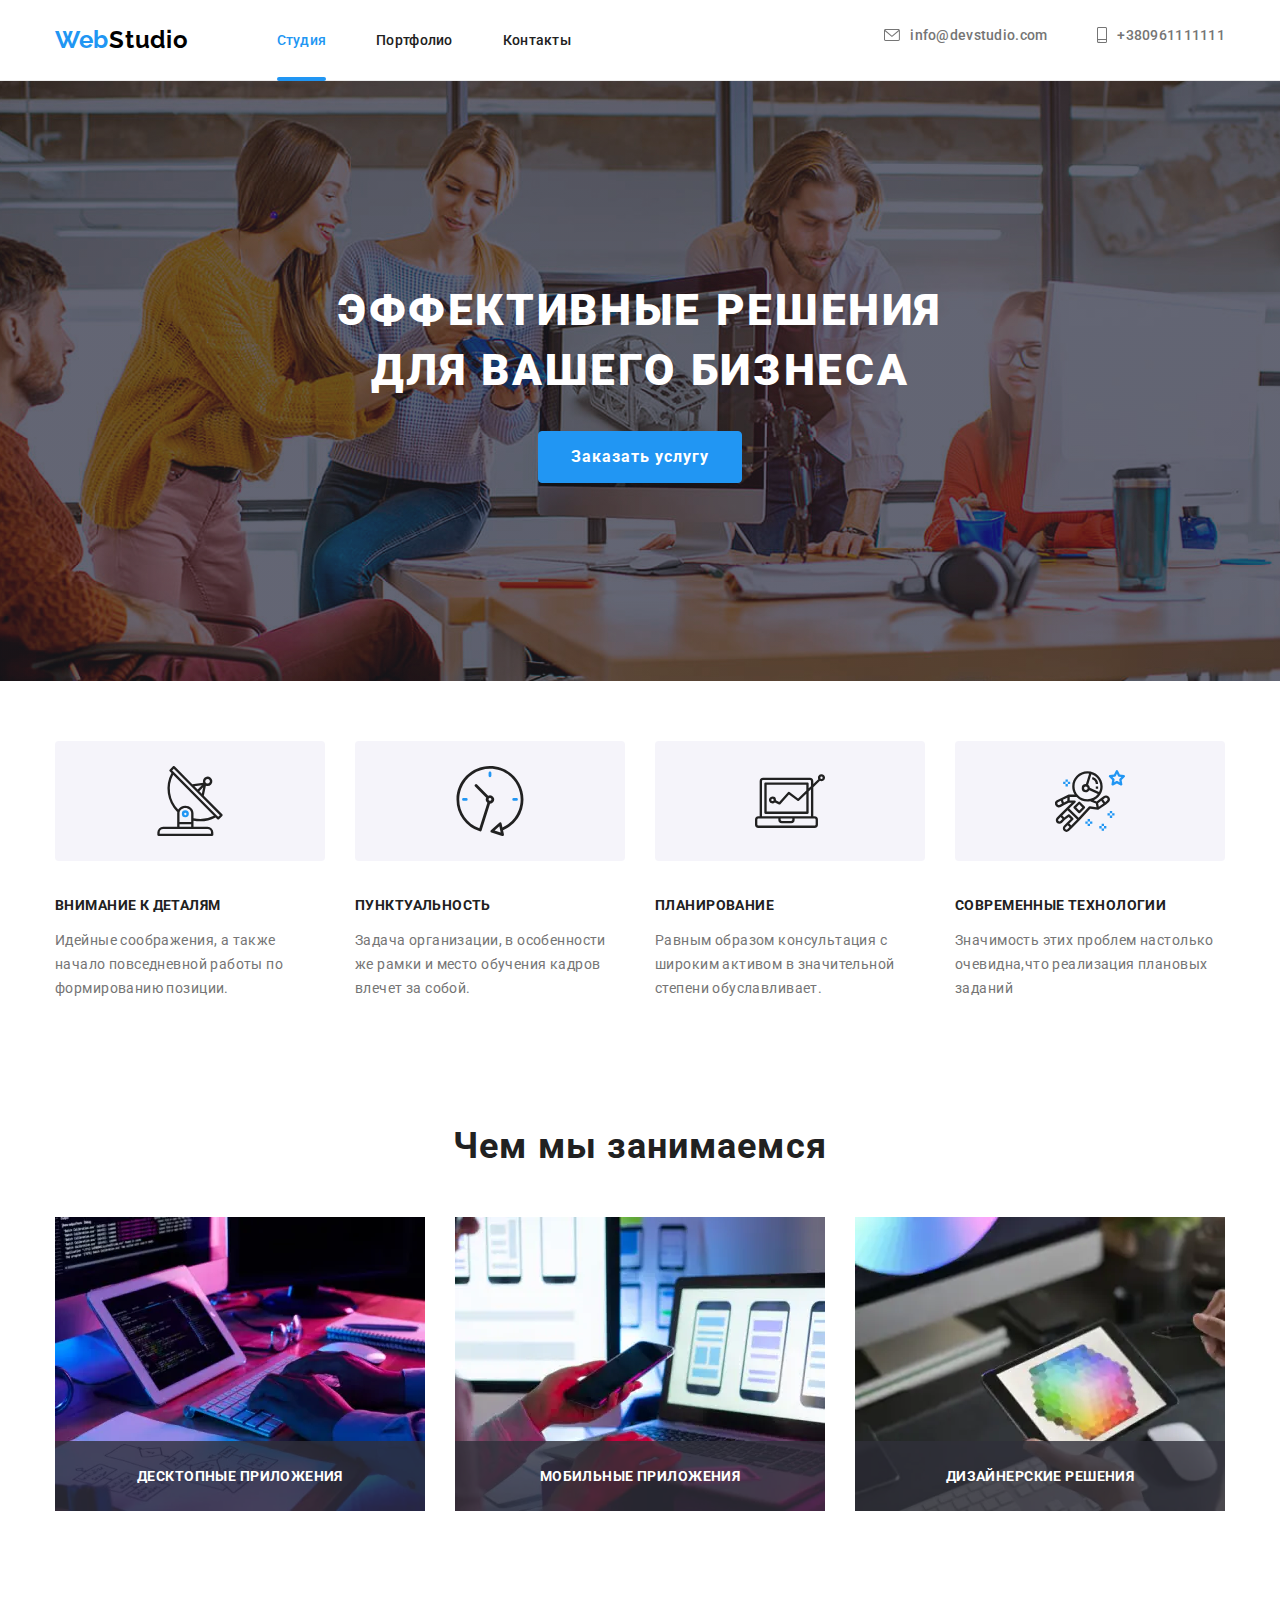
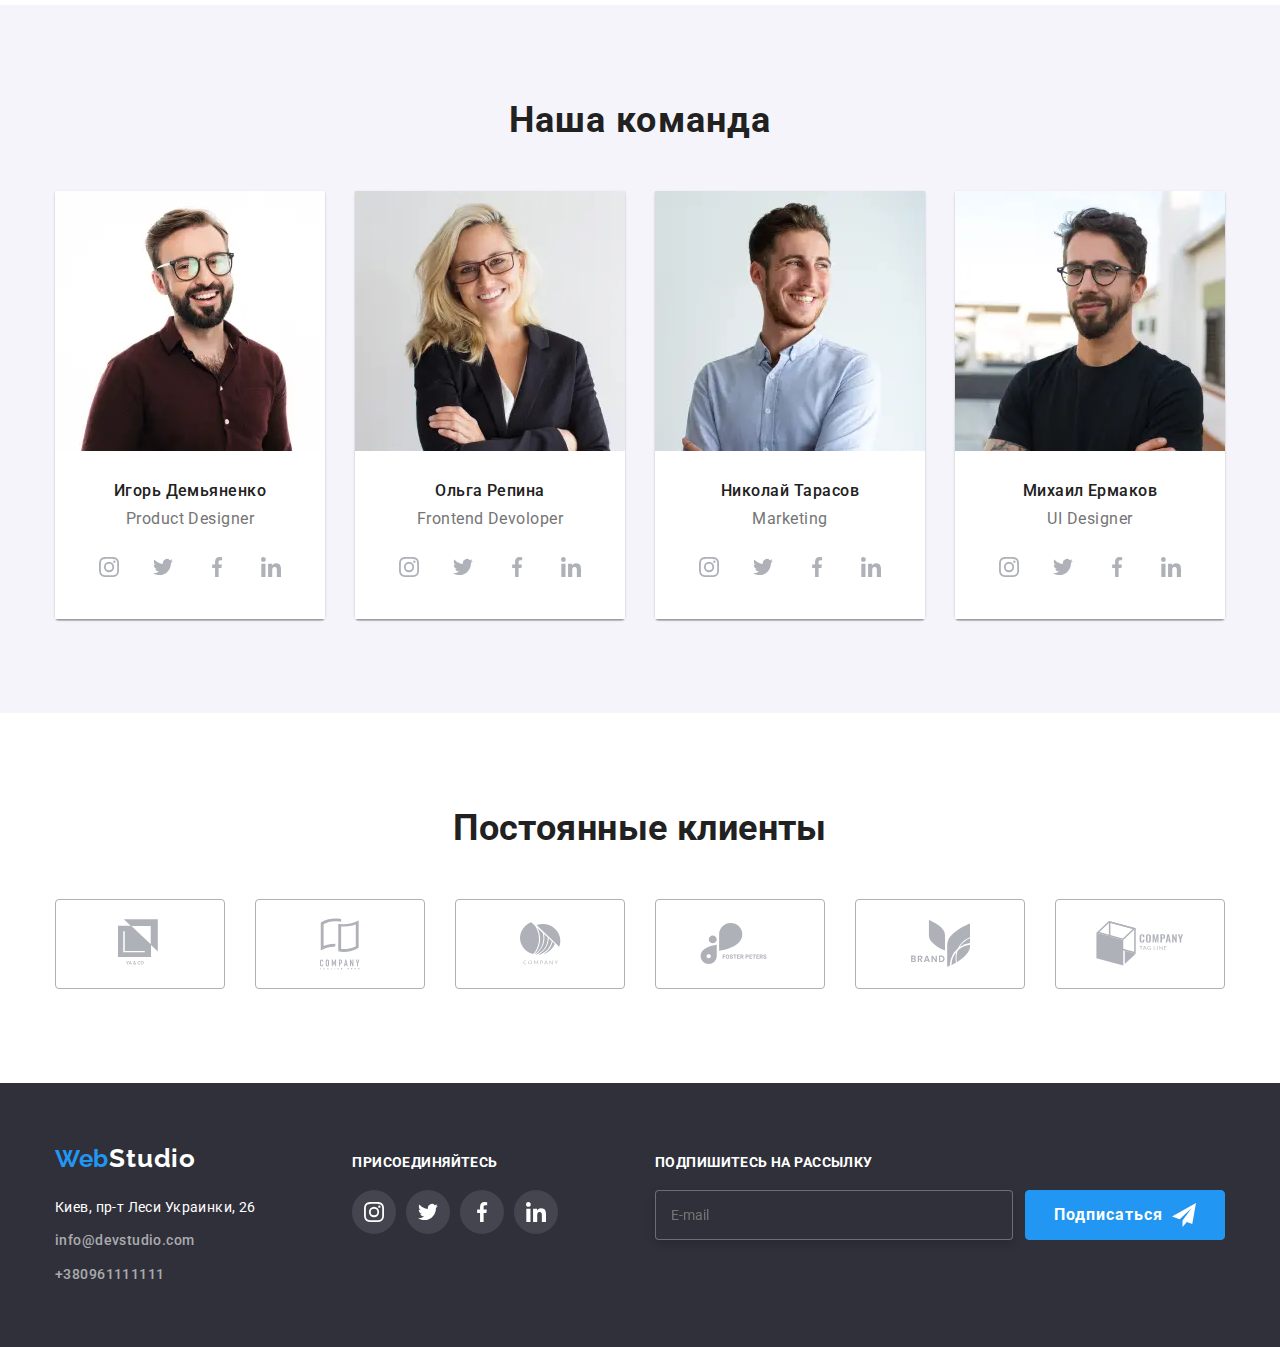
==== commit 44c75c7d: "checkbox" ====
--- a/index.html
+++ b/index.html
@@ -105,12 +105,12 @@
 
     <main>
       <section class="section-hero">
-          <div class="container-hero">
-            <h1 class="hero-tittle">ЭФФЕКТИВНЫЕ РЕШЕНИЯ ДЛЯ ВАШЕГО БИЗНЕСА</h1>
-            <button class="button-primary" data-modal-open>
-              Заказать услугу
-            </button>
-          </div>
+        <div class="container-hero">
+          <h1 class="hero-tittle">ЭФФЕКТИВНЫЕ РЕШЕНИЯ ДЛЯ ВАШЕГО БИЗНЕСА</h1>
+          <button class="button-primary" data-modal-open>
+            Заказать услугу
+          </button>
+        </div>
       </section>
 
       <section class="section-features">
@@ -153,30 +153,67 @@
           <h2 class="tittles">Чем мы занимаемся</h2>
           <ul class="business-list">
             <li class="b-item">
-                                <source srcset="./images/desktop-app@1x.webp 1x, ./images/desktop-app@2x.webp 2x" media="(min-width: 1200px)" type="image/webp">
-                                <source srcset="./images/desktop-app@1x.jpg 1x, ./images/desktop-app@2x.jpg 2x" media="(min-width: 1200px)">
-                                <img src="./images/desktop-app@1x.jpg" alt="pc">
-                            </picture>
+              <picture>
+                <source
+                  srcset="
+                    ./images/desktop-app@1x.webp 1x,
+                    ./images/desktop-app@2x.webp 2x
+                  "
+                  media="(min-width: 1200px)"
+                  type="image/webp"
+                />
+                <source
+                  srcset="
+                    ./images/desktop-app@1x.jpg 1x,
+                    ./images/desktop-app@2x.jpg 2x
+                  "
+                  media="(min-width: 1200px)"
+                />
+                <img src="./images/desktop-app@1x.jpg" alt="pc" />
+              </picture>
               <div class="business-tittle">
                 <h3 class="business-text">Десктопные приложения</h3>
               </div>
             </li>
             <li class="b-item">
-                            <picture>
-                                <source srcset="./images/mobile-app@1x.webp 1x, ./images/mobile-app@2x.webp 2x" media="(min-width: 1200px)" type="image/webp">
-                                <source srcset="./images/mobile-app@1x.jpg 1x, ./images/mobile-app@2x.jpg 2x" media="(min-width: 1200px)">
-                                <img src="./images/mobile-app@1x.jpg" alt="pc">
-                            </picture>
+              <picture>
+                <source
+                  srcset="
+                    ./images/mobile-app@1x.webp 1x,
+                    ./images/mobile-app@2x.webp 2x
+                  "
+                  media="(min-width: 1200px)"
+                  type="image/webp"
+                />
+                <source
+                  srcset="
+                    ./images/mobile-app@1x.jpg 1x,
+                    ./images/mobile-app@2x.jpg 2x
+                  "
+                  media="(min-width: 1200px)"
+                />
+                <img src="./images/mobile-app@1x.jpg" alt="pc" />
+              </picture>
               <div class="business-tittle">
                 <h3 class="business-text">Мобильные приложения</h3>
               </div>
             </li>
             <li class="b-item">
-                            <picture>
-                                <source srcset="./images/design@1x.webp 1x, ./images/design@2x.webp 2x" media="(min-width: 1200px)" type="image/webp">
-                                <source srcset="./images/design@1x.jpg 1x, ./images/design@2x.jpg 2x" media="(min-width: 1200px)">
-                                <img src="./images/design@1x.jpg" alt="pc">
-                            </picture>
+              <picture>
+                <source
+                  srcset="
+                    ./images/design@1x.webp 1x,
+                    ./images/design@2x.webp 2x
+                  "
+                  media="(min-width: 1200px)"
+                  type="image/webp"
+                />
+                <source
+                  srcset="./images/design@1x.jpg 1x, ./images/design@2x.jpg 2x"
+                  media="(min-width: 1200px)"
+                />
+                <img src="./images/design@1x.jpg" alt="pc" />
+              </picture>
               <div class="business-tittle">
                 <h3 class="business-text">Дизайнерские решения</h3>
               </div>
--- a/css/main.min.css
+++ b/css/main.min.css
@@ -1,2 +1,2 @@
-img{display:block;max-width:100%;height:auto}ul{list-style-type:none;padding:0;margin:0}body{background-color:#ffffff;color:#212121;font-family:"Roboto", sans-serif;letter-spacing:0.03em;font-size:14px;line-height:1.71}a{cursor:pointer;text-decoration:none}.button{cursor:pointer;text-decoration:none}.container{width:100%;padding-left:15px;padding-right:15px}.header .container{display:flex;justify-content:space-between;align-items:center}@media screen and (min-width: 480px){.container{width:480px;margin:0 auto}}@media screen and (min-width: 768px){.container{width:768px}}@media screen and (min-width: 1200px){.container{width:1200px}}.button-primary{display:block;padding:10px 32px;margin-right:auto;margin-left:auto;border:1px solid #2196f3;border-radius:4px;min-width:200px;background-color:#2196f3;color:#fff;font-weight:700;font-size:16px;line-height:1.87;letter-spacing:0.06em;fill:white}.visually-hidden{position:absolute;clip:rect(0 0 0 0);width:1px;height:1px;margin:-1px}.is-hidden{opacity:0;pointer-events:none}.header{border-bottom:1px solid #ececec;padding-top:16px;padding-bottom:16px;background-color:#fff}.web-logo{color:#2196f3;font-family:Raleway;font-weight:700;font-size:24px;line-height:1.166;letter-spacing:0.03em}.studio-logo{color:#000000;font-family:Raleway;font-weight:700;font-size:24px;line-height:1.166;letter-spacing:0.03em}.nav-main{display:none}.contacts-nav{display:none}.burger-menu-btn,.mobile-close-btn{background-color:transparent;border:none;outline:none;padding:0}.burger-menu-icon{width:40px;height:40px}@media screen and (min-width: 768px){.header{padding:0}.studio-logo{margin-right:88px}.burger-menu-btn{display:none}.nav-main{display:flex;padding:0;margin:0}.navigation-link{display:flex;flex-direction:row;justify-content:center}.navigation-link :hover,.navigation-link :focus{color:#2196f3}.contacts-nav{display:block;flex-direction:column;align-items:flex-start;align-items:center;margin-left:auto}.current-link{position:relative;display:block;color:#2196f3;padding-top:32px;padding-bottom:32px;font-weight:500;font-size:14px;line-height:16px;letter-spacing:0.02em}.current-link::after{content:"";display:block;position:absolute;bottom:-1px;left:0;width:100%;height:4px;border-radius:2px;background-color:#2196f3}.navigation-link :not(:last-child){margin-right:50px}.item:hover,.item:focus{color:#2196f3}.nav-link{display:block;padding-top:32px;padding-bottom:32px;font-weight:500;font-size:14px;line-height:16px;letter-spacing:0.02em;color:#212121;transition:color 250ms cubic-bezier(0.4, 0, 0.2, 1)}.contact-link{display:flex;font-weight:500;font-size:14px;line-height:16px;letter-spacing:0.02em;color:#757575;transition:color 250ms cubic-bezier(0.4, 0, 0.2, 1)}.contact-link:hover,.contact-link:focus{color:#2196f3}.contact-link:first-child{margin-bottom:10px}.contact-icon{margin-right:10px;margin-left:0;margin-top:0;margin-bottom:0;fill:currentColor;padding:0;margin-top:0;margin-bottom:0}}@media screen and (min-width: 1200px){.contact-item{margin-bottom:0}.contacts-nav{padding:0;display:flex;flex-direction:row;justify-content:center;align-items:center}.contakt-item{display:flex;align-items:center}.contakt-item:last-child{margin-left:50px}}.current-link{position:relative;display:block;color:#2196f3;padding-top:32px;padding-bottom:32px;font-weight:500;font-size:14px;line-height:16px;letter-spacing:0.02em}.current-link::after{content:"";display:block;position:absolute;bottom:-1px;left:0;width:100%;height:4px;border-radius:2px;background-color:#2196f3}.contact-link{display:flex;font-weight:500;font-size:14px;line-height:16px;letter-spacing:0.02em;color:#757575;transition:color 250ms cubic-bezier(0.4, 0, 0.2, 1)}.contact-link:hover,.contact-link:focus{color:#2196f3}.mobile-menu{display:flex;flex-direction:column;position:absolute;top:0;left:50%;transform:translateX(-50%) translateY(-101%);z-index:2;padding:48px 40px;width:100%;height:100%;overflow:auto;background-color:#fff;box-shadow:0px 4px 8px rgba(0,0,0,0.04),0px 2px 4px rgba(0,0,0,0.08),0px 1px 3px rgba(0,0,0,0.16);transition:transform 250ms cubic-bezier(0.4, 0, 0.2, 1);opacity:0}.mobile-menu.is-open{opacity:1;transform:translateX(-50%) translateY(0%)}@media screen and (min-width: 768px){.burger-menu-btn{display:none}.mobile-menu{display:none}}.burger-list{flex-grow:1;display:block;font-weight:500;font-size:40px;line-height:1.18;letter-spacing:0.02em;color:var(--main-text-color)}.burger-link:not(:last-child){margin-bottom:32px}.burger-link-nav{font-weight:500;font-size:40px;line-height:47px;letter-spacing:0.02em;color:#212121}.current-burger{font-size:40px;line-height:47px;letter-spacing:0.02em;color:#2196f3}.close-icon{width:18px;height:18px}.mobile-close-btn{position:absolute;top:10px;right:15px}.burger-contacts{flex-direction:column;margin-bottom:64px}.burger-contact-list:not(:last-child){padding-bottom:32px}.burger-contact-phone{font-size:34px;line-height:40px;letter-spacing:0.02em;color:#2196f3}.burger-contact-mail{font-size:24px;line-height:28px;letter-spacing:0.02em;color:#757575}.burger-social-list{display:flex;flex-wrap:wrap;align-items:baseline;margin-bottom:0}.mobile-social{color:#2196f3}.mobile-social::after{content:"";display:inline-block;margin-left:10px}.burger-social-link:not(:last-child){margin-right:10px;border-right:1px solid rgba(33,33,33,0.2)}.section-hero{display:flex;align-items:center;max-width:480px;height:400px;margin:0 auto;padding:118px 0px;background-image:linear-gradient(rgba(47,48,58,0.4), rgba(47,48,58,0.4)),url(../images/mobile/Header-mobile@1x.jpg);background-size:cover;background-position:center}.section-hero .container-hero{align-self:flex-start;margin-left:auto;margin-right:auto;margin-top:0;width:360px}@media screen and (min-device-pixel-ratio: 2), screen and (min-resolution: 192dpi), screen and (min-resolution: 2dppx){.section-hero{background-image:linear-gradient(rgba(47,48,58,0.4), rgba(47,48,58,0.4)),url(../images/mobile/Header-mobile@2x.jpg)}}@media screen and (min-width: 768px){.section-hero{max-width:768px;padding:118px 0px;background-image:linear-gradient(rgba(47,48,58,0.4), rgba(47,48,58,0.4)),url(../images/tablet/Header-tablet@1x.jpg)}}@media screen and (min-width: 768px) and (min-device-pixel-ratio: 2), screen and (min-width: 768px) and (min-resolution: 192dpi), screen and (min-width: 768px) and (min-resolution: 2dppx){.section-hero{background-image:linear-gradient(rgba(47,48,58,0.4), rgba(47,48,58,0.4)),url(../images/tablet/Header-tablet@2x.jpg)}}@media screen and (min-width: 1200px){.section-hero{max-width:1600px;height:600px;padding:200px 0px;background-image:linear-gradient(rgba(47,48,58,0.4), rgba(47,48,58,0.4)),url(../images/desktop/header-desktop@1x.jpg)}.section-hero .container-hero{width:696px;height:200px}}@media screen and (min-width: 1200px) and (min-device-pixel-ratio: 2), screen and (min-width: 1200px) and (min-resolution: 192dpi), screen and (min-width: 1200px) and (min-resolution: 2dppx){.section-hero{background-image:linear-gradient(rgba(47,48,58,0.4), rgba(47,48,58,0.4)),url(../images/desktop/header-desktop@2x.jpg)}}.hero-tittle{margin:0;margin-bottom:30px;font-weight:900;font-size:26px;line-height:1.62;letter-spacing:0.06em;text-transform:uppercase;text-align:center;color:#fff}@media screen and (min-width: 1200px){.hero-tittle{margin:0;font-weight:900;font-size:44px;line-height:1.36;letter-spacing:0.06em;margin-bottom:30px}}.button{display:inline-block;padding:6px 22px;border-radius:4px;font-weight:500;font-size:16px;line-height:1.62;text-align:center;border:1px solid transparent;color:#212121;background-color:#f5f4fa;transition:background-color 250ms cubic-bezier(0.4, 0, 0.2, 1),color 250ms cubic-bezier(0.4, 0, 0.2, 1),box-shadow 250ms cubic-bezier(0.4, 0, 0.2, 1)}.section-features{padding-top:60px}.features-list{flex-wrap:wrap;justify-content:center}@media screen and (min-width: 768px){.features-list{display:flex}}.feauture-item{width:100%;max-width:480px;margin-bottom:30px}.feauture-item::before{display:block;content:"";height:120px;background-size:70px, 70px;background-repeat:no-repeat;background-position:center;background-color:#f5f4fa;border-radius:4px}.antenna::before{background-image:url("../images/antenna.svg")}.clock::before{background-image:url("../images/clock.svg")}.diagram::before{background-image:url("../images/diagram.svg")}.astronaut::before{background-image:url("../images/astronaut.svg")}.features-tittle{max-width:480px;font-weight:bold;font-size:14px;line-height:1, 142;text-align:center;letter-spacing:0.03em;text-transform:uppercase;color:#212121}.text{margin-top:10px;margin-bottom:0;font-weight:normal;font-size:14px;line-height:1.714;letter-spacing:0.03em;color:#757575}@media screen and (min-width: 768px){.feauture-item{max-width:354px}.feauture-item:nth-last-child(2n){margin-right:30px}.features-tittle{text-align:left}}@media screen and (min-width: 1200px){.features-tittle{margin-top:30px;margin-bottom:0;font-weight:700;font-size:14px;line-height:2;text-transform:uppercase;letter-spacing:0.03em;color:#212121}.feauture-item{width:calc((100% - 3 * 30px) / 4)}.feauture-item:not(:last-child){margin-right:30px}.feauture-item::before{max-width:480px;margin-bottom:30px;display:block;content:"";height:120px;background-size:70px, 70px;background-repeat:no-repeat;background-position:center;background-color:#f5f4fa;border-radius:4px}.antenna::before{background-image:url("../images/antenna.svg")}.clock::before{background-image:url("../images/clock.svg")}.diagram::before{background-image:url("../images/diagram.svg")}.astronaut::before{background-image:url("../images/astronaut.svg")}}@media screen and (max-width: 1200px){.business-section{display:none}}.business-section{padding-top:94px;padding-bottom:94px}.tittles{margin-top:0;margin-bottom:50px;font-weight:700;font-size:36px;line-height:42px;text-align:center;letter-spacing:0.03em;color:#212121}.business-list{display:flex;flex-wrap:wrap}.b-item{position:relative}.b-item:not(:last-child){margin-right:30px;display:list-item}.business-tittle{position:absolute;bottom:0;left:0;display:flex;align-items:center;width:100%;height:70px;background-color:rgba(47,48,58,0.8)}.business-text{margin:0;margin-left:auto;margin-right:auto;font-weight:bold;font-size:14px;line-height:16px;text-align:center;letter-spacing:0.03em;text-transform:uppercase;color:#fff}.team-section{background-color:#f5f4fa}.team-section .container{padding-top:60px;padding-bottom:60px}@media screen and (min-width: 1200px){.team-section .container{padding-top:94px;padding-bottom:94px}}.team-tittles{margin-top:0;margin-bottom:30px;font-weight:bold;font-size:28px;line-height:33px;text-align:center;letter-spacing:0.03em;color:#212121}@media screen and (min-width: 1200px){.team-tittles{margin-top:0;margin-bottom:50px;font-weight:bold;font-size:36px;line-height:42px;text-align:center;letter-spacing:0.03em;color:#212121}}.text-team{margin-top:10px;margin-bottom:0;font-weight:normal;font-size:16px;line-height:1.18;letter-spacing:0.03em;color:#757575}.team-list{flex-wrap:wrap;justify-content:center}@media screen and (min-width: 768px){.team-list{display:flex;margin-left:auto;margin-right:auto}}@media screen and (max-width: 480px){.team-item{width:100%}}@media screen and (max-width: 767px){.team-item:not(:last-child){margin-bottom:30px}}@media screen and (min-width: 768px){.team-item:nth-last-child(2n){margin-right:30px}.team-item:nth-child(-n+2){margin-bottom:30px}}@media screen and (min-width: 1200px){.team-item{width:270px;box-shadow:0px 1px 3px rgba(0,0,0,0.12),0px 1px 1px rgba(0,0,0,0.14),0px 2px 1px rgba(0,0,0,0.2);border-radius:0px 0px 4px 4px}.team-item:nth-child(-n+2){margin-bottom:0}.team-item:not(:last-child){margin-right:30px;padding-bottom:0}}.team-names{padding-top:30px;padding-bottom:30px;padding-right:30px;padding-left:30px;text-align:center;background-color:#fff}.names-tittle{margin:0;font-weight:500;font-size:16px;line-height:19px;text-align:center;letter-spacing:0.03em;color:#212121}.team-social{justify-content:center;margin-top:16px;display:flex;align-items:center;padding:0}.icon-link{display:flex;justify-content:center;align-items:center;height:44px;width:44px;line-height:0px;border-radius:50%;fill:var(--social-icon-link);transition:background-color 250ms cubic-bezier(0.4, 0, 0.2, 1),fill 250ms cubic-bezier(0.4, 0, 0.2, 1)}.icon-link:hover,.icon-link:focus{background-color:#2196f3;fill:white}.team-links{height:44px;width:44px;line-height:0px;border-radius:50%;fill:#afb1b8;transition:background-color 250ms cubic-bezier(0.4, 0, 0.2, 1),fill 250ms cubic-bezier(0.4, 0, 0.2, 1)}.team-links:not(:last-child){margin-right:10px}.social-icon{width:20px;height:20px}@media screen and (max-width: 1199px){.clients{padding-top:60px;padding-bottom:60px}}@media screen and (min-width: 1200px){.clients{padding-top:94px;padding-bottom:94px}}@media screen and (max-width: 1199px){.clients-tittle{margin-top:0;margin-bottom:30px;font-weight:bold;font-size:28px;line-height:33px;text-align:center;letter-spacing:0.03em;color:#212121}}@media screen and (min-width: 1200px){.clients-tittle{font-weight:bold;font-size:36px;line-height:42px;text-align:center;margin-top:0;margin-bottom:0}}@media screen and (max-width: 1199px){.clients-list{margin:-15px;display:flex;flex-wrap:wrap;justify-content:center}}@media screen and (min-width: 1200px){.clients-list{display:flex;justify-content:center;margin-top:50px}}.client-link{width:100%;height:100%;display:flex;justify-content:center;align-items:center;border:1px solid #afb1b8;border-radius:4px;fill:#afb1b8;transition:border-color 250ms cubic-bezier(0.4, 0, 0.2, 1),fill 250ms cubic-bezier(0.4, 0, 0.2, 1)}.client-link:focus,.client-link:hover{border-color:#2196f3;fill:#2196f3}@media screen and (max-width: 1199px){.clients-item{width:226px;height:90px;margin:15px}}@media screen and (max-width: 767px){.clients-item{width:calc((100% - 15px * 4) / 2);height:90px;margin:15px}}@media screen and (min-width: 1200px){.clients-item{width:170px;height:90px}.clients-item:not(:last-child){margin-right:30px}}.footer{padding-bottom:60px;padding-top:60px;background-color:#2f303a}@media screen and (min-width: 768px){.footer .container{display:flex;flex-wrap:wrap;align-items:baseline;justify-content:space-between}}.studio-footer{font-family:Raleway, sans-serif;font-weight:700;font-size:26px;line-height:31px;letter-spacing:0.03em;color:#fff;transition:color 250ms cubic-bezier(0.4, 0, 0.2, 1)}@media screen and (min-width: 768px) and (max-width: 1199px){.footer-sect1{width:50%}}@media screen and (max-width: 1199px){.footer-sect1{display:flex;flex-direction:column;align-items:center;margin-bottom:60px}}.footer-adress{margin-top:20px;margin-bottom:0;font-style:normal;font-weight:400;font-size:14px;line-height:24px;letter-spacing:0.03em;color:#fff}@media screen and (max-width: 1199px){.adress ul{display:flex;flex-direction:column;align-items:center}}.adress-features{margin-top:9px}.contacts-footer{font-style:normal;font-weight:500;font-size:14px;line-height:24px;letter-spacing:0.03em;color:rgba(255,255,255,0.6)}.contacts-footer:hover,.contacts-footer:focus{color:#2196f3}.footer-tittle{margin-top:0px;margin-bottom:20px;font-style:normal;font-weight:bold;font-size:14px;line-height:16px;text-transform:uppercase;color:#fff}@media screen and (min-width: 768px) and (max-width: 1199px){.footer-sect2{width:50%}}@media screen and (max-width: 1199px){.footer-sect2{display:flex;flex-direction:column;align-items:center;margin-bottom:60px}}.foot-links{display:flex;margin:0;padding:0}.footer-list{border-radius:50%;transition:background-color 250ms cubic-bezier(0.4, 0, 0.2, 1),fill 250ms cubic-bezier(0.4, 0, 0.2, 1)}.footer-list:not(:last-child){margin-right:10px}.footer-link{display:flex;justify-content:center;align-items:center;height:44px;width:44px;line-height:0px;border-radius:50%;fill:#fff;background-color:#ffffff1a;transition:background-color 250ms cubic-bezier(0.4, 0, 0.2, 1),fill 250ms cubic-bezier(0.4, 0, 0.2, 1)}.footer-link:hover,.footer-link:focus{background-color:#2196f3;fill:#fff}.footer-icon{height:20px;width:20px}.footer-options{display:flex}.footer-subscribe{display:flex;justify-content:space-between}@media screen and (min-width: 768px) and (max-width: 1199px){.footer-subscribe{flex-grow:1}}@media screen and (max-width: 1199px){.footer-subscribe{flex-direction:column;align-items:center}}.footer-subscribe .button-primary{width:200px;height:50px;padding:10px 28px;display:flex;align-items:center;justify-content:space-between;fill:#fff}@media screen and (min-width: 1200px){.footer-subscribe .button-primary{margin-left:12px;align-self:flex-end}}.footer-label{display:flex;align-items:center;flex-direction:column}@media screen and (max-width: 1199px){.footer-label{width:100%;margin-bottom:20px}}@media screen and (min-width: 1200px){.footer-label{align-items:flex-start}}.subscribe{margin-bottom:20px;font-weight:bold;font-size:14px;line-height:16px;letter-spacing:0.03em;text-transform:uppercase;color:#fff}.footer-input{padding-top:15px;padding-bottom:15px;padding-left:15px;padding-right:15px;width:100%;min-height:50px;max-width:450px;color:#fff;background-color:#2f303a;border:1px solid rgba(255,255,255,0.3);box-sizing:border-box;filter:drop-shadow(0px 4px 4px rgba(0,0,0,0.15));border-radius:4px}@media screen and (min-width: 1200px){.footer-input{min-width:358px}}.our-work{padding-top:60px;padding-bottom:60px}.filter-list{display:flex;flex-wrap:wrap;justify-content:flex-start;margin:0;padding:0;margin-bottom:50px}.filter-list-item:not(:last-child){margin-right:8px;margin-bottom:15px}.filter-list-item:nth-last-child(-n+2){margin-bottom:0}.filter-button{width:fit-content;height:38px;padding-top:6px;padding-bottom:6px;padding-left:20px;padding-right:20px;font-family:var(--font-main);font-style:normal;font-weight:500;font-size:16px;letter-spacing:0.03em;color:#212121;background-color:#f5f4fa;border-radius:4px;cursor:pointer;border:none;white-space:nowrap;transition-property:color, background-color, box-shadow;transition-duration:250ms;transition-timing-function:cubic-bezier(0.4, 0, 0.2, 1);border-radius:4px}.filter-button:focus{color:#fff;background-color:#2196f3;box-shadow:0px 3px 1px rgba(0,0,0,0.1),0px 1px 2px rgba(0,0,0,0.08),0px 2px 2px rgba(0,0,0,0.12)}.work-examples{display:flex;flex-wrap:wrap;margin:0;padding:0}.work-examples h2{margin:0;margin-bottom:4px;font-family:var(--font-main);font-style:normal;font-weight:700;font-size:18px;line-height:2;letter-spacing:0.06em;color:#212121}.work-examples-item{display:flex;width:450px;margin-bottom:30px;background-color:#fff;border:1px solid #eeeeee}.work-link{width:100%;height:100%}.work-link:focus{box-shadow:0px 1px 3px rgba(0,0,0,0.12),0px 1px 1px rgba(0,0,0,0.14),0px 2px 1px rgba(0,0,0,0.2)}.box{position:relative;overflow:hidden}.overlay{position:absolute;top:0;left:0;width:100%;height:100%;background:rgba(33,150,243,0.9);transform:translatey(101%);transition:transform 250ms cubic-bezier(0.4, 0, 0.2, 1)}.work-link:focus .overlay{transform:translatey(0)}.overlay-text{margin:0;padding-top:64px;padding-bottom:64px;padding-left:24px;padding-right:24px;font-family:"Roboto", sans-serif;font-style:normal;font-weight:normal;font-size:18px;line-height:28px;letter-spacing:0.03em;color:#fff}.work-examples-item-description{padding-top:20px;padding-bottom:20px;padding-left:24px;padding-right:24px}.portfolio-text{margin:0;padding:0;font-family:var(--font-main);font-style:normal;font-weight:400;font-size:16px;line-height:1, 875;letter-spacing:0.03em;color:#757575}@media screen and (min-width: 768px){.filter-list{justify-content:center}.filter-list-item:not(:last-child){margin-bottom:0px}.work-examples-item{width:354px;margin-right:30px}.work-examples-item:nth-last-child(2n){margin-right:0px}.work-examples-item:last-child{margin-bottom:0;margin-right:0}}@media screen and (min-width: 1200px){.our-work{padding-top:94px;padding-bottom:94px}.filter-list{margin-bottom:50px}.filter-button:hover{color:#fff;background-color:#2196f3;box-shadow:0px 3px 1px rgba(0,0,0,0.1),0px 1px 2px rgba(0,0,0,0.08),0px 2px 2px rgba(0,0,0,0.12)}.work-examples-item{width:370px;margin-right:30px}.work-examples-item:nth-last-child(2n){margin-right:30px}.work-examples-item:nth-child(3n){margin-right:0}.work-examples-item:nth-last-child(-n+3){margin-bottom:0}.work-link:hover{box-shadow:0px 1px 3px rgba(0,0,0,0.12),0px 1px 1px rgba(0,0,0,0.14),0px 2px 1px rgba(0,0,0,0.2)}.work-link:hover .overlay{transform:translatey(0)}}.backdrop{position:fixed;top:0;left:0;width:100%;height:100%;background:rgba(0,0,0,0.2);border:1px solid #000000;box-sizing:border-box;box-shadow:0px 4px 4px rgba(0,0,0,0.25)}@media screen and (min-width: 320px){.modal{width:100%;max-width:528px;max-height:700px}}@media screen and (max-width: 1199px){.modal{position:absolute;top:50%;left:50%;padding:40px;height:95%;width:100%;max-height:605px;overflow:scroll;transform:translate(-50%, -50%);background-color:#fff}}@media screen and (min-width: 1200px){.modal{position:absolute;top:50%;left:50%;padding:40px;min-width:528px;min-height:581px;transform:translate(-50%, -50%);background-color:#fff}}.button-close{display:flex;align-items:center;justify-content:center;position:absolute;padding:0;top:8px;right:8px;width:30px;height:30px;background:#fff;border:1px solid rgba(0,0,0,0.1);border-radius:50%}.close-button{position:absolute;padding:0;fill:black}.contact-form{padding:0;margin:0}.form-field{position:relative;margin-bottom:12px;display:flex;flex-direction:column}.form-field label{margin-bottom:4px;font-size:12px;line-height:14px;letter-spacing:0.01em;color:#757575}.modal-input{margin:0;padding-top:11px;padding-bottom:11px;padding-right:12px;padding-left:42px;border:1px solid rgba(33,33,33,0.2);box-sizing:border-box;border-radius:4px}.modal-input::placeholder{color:rgba(117,117,117,0.5)}.comment{padding:12px 16px;resize:none;border-color:rgba(33,33,33,0.2)}.form-tittle{display:block;margin-bottom:12px;font-weight:bold;font-size:20px;line-height:23px;text-align:center;letter-spacing:0.03em;color:#212121}.topic-option input[type="checkbox"]{width:16px;height:15px}.topic-option{flex-wrap:wrap;position:relative;display:flex;align-items:center;justify-content:center;margin-top:20px;margin-bottom:30px;padding-left:30px;font-size:14px;line-height:24px;letter-spacing:0.03em;color:#757575}.form-icon{position:absolute;width:18px;height:18px;top:50%;left:12px;fill:black;transition:fill 250ms cubic-bezier(0.4, 0, 0.2, 1)}.form-field:focus-within>.form-icon{fill:#2196f3}.form-field:focus-within>input{outline:none;border:1px solid #2196f3;box-sizing:border-box;border-radius:4px}.form-field:focus-within>textarea{outline:none;border:1px solid #2196f3;box-sizing:border-box;border-radius:4px}.checkbox{position:absolute !important;clip:rect(1px, 1px, 1px, 1px);padding:0 !important;border:0 !important;height:1px !important;width:1px !important;overflow:hidden}.icon-checkbox{position:absolute;display:inline-block;width:16px;height:15px;left:10px;top:20%;background-color:#fff;border:2px solid black;border-radius:1px}.checkbox:focus+.icon-checkbox{outline:1px solid #2196f3}.checkbox:checked+.icon-checkbox{background-color:#2196f3;border-color:#2196f3;background-image:url("../images/icon-check.svg");background-size:contain;background-origin:border-box}.link-checkbox{color:#2196f3;text-decoration:underline;margin-left:5px}
+img{display:block;max-width:100%;height:auto}ul{list-style-type:none;padding:0;margin:0}body{background-color:#ffffff;color:#212121;font-family:"Roboto", sans-serif;letter-spacing:0.03em;font-size:14px;line-height:1.71}a{cursor:pointer;text-decoration:none}.button{cursor:pointer;text-decoration:none}.container{width:100%;padding-left:15px;padding-right:15px}.header .container{display:flex;justify-content:space-between;align-items:center}@media screen and (min-width: 480px){.container{width:480px;margin:0 auto}}@media screen and (min-width: 768px){.container{width:768px}}@media screen and (min-width: 1200px){.container{width:1200px}}.button-primary{display:block;padding:10px 32px;margin-right:auto;margin-left:auto;border:1px solid #2196f3;border-radius:4px;min-width:200px;background-color:#2196f3;color:#fff;font-weight:700;font-size:16px;line-height:1.87;letter-spacing:0.06em;fill:white}.visually-hidden{position:absolute;clip:rect(0 0 0 0);width:1px;height:1px;margin:-1px}.is-hidden{opacity:0;pointer-events:none}.header{border-bottom:1px solid #ececec;padding-top:16px;padding-bottom:16px;background-color:#fff}.web-logo{color:#2196f3;font-family:Raleway;font-weight:700;font-size:24px;line-height:1.166;letter-spacing:0.03em}.studio-logo{color:#000000;font-family:Raleway;font-weight:700;font-size:24px;line-height:1.166;letter-spacing:0.03em}.nav-main{display:none}.contacts-nav{display:none}.burger-menu-btn,.mobile-close-btn{background-color:transparent;border:none;outline:none;padding:0}.burger-menu-icon{width:40px;height:40px}@media screen and (min-width: 768px){.header{padding:0}.studio-logo{margin-right:88px}.burger-menu-btn{display:none}.nav-main{display:flex;padding:0;margin:0}.navigation-link{display:flex;flex-direction:row;justify-content:center}.navigation-link :hover,.navigation-link :focus{color:#2196f3}.contacts-nav{display:block;flex-direction:column;align-items:flex-start;align-items:center;margin-left:auto}.current-link{position:relative;display:block;color:#2196f3;padding-top:32px;padding-bottom:32px;font-weight:500;font-size:14px;line-height:16px;letter-spacing:0.02em}.current-link::after{content:"";display:block;position:absolute;bottom:-1px;left:0;width:100%;height:4px;border-radius:2px;background-color:#2196f3}.navigation-link :not(:last-child){margin-right:50px}.item:hover,.item:focus{color:#2196f3}.nav-link{display:block;padding-top:32px;padding-bottom:32px;font-weight:500;font-size:14px;line-height:16px;letter-spacing:0.02em;color:#212121;transition:color 250ms cubic-bezier(0.4, 0, 0.2, 1)}.contact-link{display:flex;font-weight:500;font-size:14px;line-height:16px;letter-spacing:0.02em;color:#757575;transition:color 250ms cubic-bezier(0.4, 0, 0.2, 1)}.contact-link:hover,.contact-link:focus{color:#2196f3}.contact-link:first-child{margin-bottom:10px}.contact-icon{margin-right:10px;margin-left:0;margin-top:0;margin-bottom:0;fill:currentColor;padding:0;margin-top:0;margin-bottom:0}}@media screen and (min-width: 1200px){.contact-item{margin-bottom:0}.contacts-nav{padding:0;display:flex;flex-direction:row;justify-content:center;align-items:center}.contakt-item{display:flex;align-items:center}.contakt-item:last-child{margin-left:50px}}.current-link{position:relative;display:block;color:#2196f3;padding-top:32px;padding-bottom:32px;font-weight:500;font-size:14px;line-height:16px;letter-spacing:0.02em}.current-link::after{content:"";display:block;position:absolute;bottom:-1px;left:0;width:100%;height:4px;border-radius:2px;background-color:#2196f3}.contact-link{display:flex;font-weight:500;font-size:14px;line-height:16px;letter-spacing:0.02em;color:#757575;transition:color 250ms cubic-bezier(0.4, 0, 0.2, 1)}.contact-link:hover,.contact-link:focus{color:#2196f3}.mobile-menu{display:flex;flex-direction:column;position:absolute;top:0;left:50%;transform:translateX(-50%) translateY(-101%);z-index:2;padding:48px 40px;width:100%;height:100%;overflow:auto;background-color:#fff;box-shadow:0px 4px 8px rgba(0,0,0,0.04),0px 2px 4px rgba(0,0,0,0.08),0px 1px 3px rgba(0,0,0,0.16);transition:transform 250ms cubic-bezier(0.4, 0, 0.2, 1);opacity:0}.mobile-menu.is-open{opacity:1;transform:translateX(-50%) translateY(0%)}@media screen and (min-width: 768px){.burger-menu-btn{display:none}.mobile-menu{display:none}}.burger-list{flex-grow:1;display:block;font-weight:500;font-size:40px;line-height:1.18;letter-spacing:0.02em;color:var(--main-text-color)}.burger-link:not(:last-child){margin-bottom:32px}.burger-link-nav{font-weight:500;font-size:40px;line-height:47px;letter-spacing:0.02em;color:#212121}.current-burger{font-size:40px;line-height:47px;letter-spacing:0.02em;color:#2196f3}.close-icon{width:18px;height:18px}.mobile-close-btn{position:absolute;top:10px;right:15px}.burger-contacts{flex-direction:column;margin-bottom:64px}.burger-contact-list:not(:last-child){margin-bottom:32px}.burger-contact-phone{font-size:34px;line-height:40px;letter-spacing:0.02em;color:#2196f3}.burger-contact-mail{font-size:24px;line-height:28px;letter-spacing:0.02em;color:#757575}.burger-social-list{display:flex;flex-wrap:wrap;align-items:baseline;margin-bottom:0}.mobile-social{color:#2196f3}.mobile-social::after{content:"";display:inline-block;margin-left:10px}.burger-social-link:not(:last-child){margin-right:10px;border-right:1px solid rgba(33,33,33,0.2)}.section-hero{display:flex;align-items:center;max-width:480px;height:400px;margin:0 auto;padding:118px 0px;background-image:linear-gradient(rgba(47,48,58,0.4), rgba(47,48,58,0.4)),url(../images/mobile/Header-mobile@1x.jpg);background-size:cover;background-position:center}.section-hero .container-hero{align-self:flex-start;margin-left:auto;margin-right:auto;margin-top:0;width:360px}@media screen and (min-device-pixel-ratio: 2), screen and (min-resolution: 192dpi), screen and (min-resolution: 2dppx){.section-hero{background-image:linear-gradient(rgba(47,48,58,0.4), rgba(47,48,58,0.4)),url(../images/mobile/Header-mobile@2x.jpg)}}@media screen and (min-width: 768px){.section-hero{max-width:768px;padding:118px 0px;background-image:linear-gradient(rgba(47,48,58,0.4), rgba(47,48,58,0.4)),url(../images/tablet/Header-tablet@1x.jpg)}}@media screen and (min-width: 768px) and (min-device-pixel-ratio: 2), screen and (min-width: 768px) and (min-resolution: 192dpi), screen and (min-width: 768px) and (min-resolution: 2dppx){.section-hero{background-image:linear-gradient(rgba(47,48,58,0.4), rgba(47,48,58,0.4)),url(../images/tablet/Header-tablet@2x.jpg)}}@media screen and (min-width: 1200px){.section-hero{max-width:1600px;height:600px;padding:200px 0px;background-image:linear-gradient(rgba(47,48,58,0.4), rgba(47,48,58,0.4)),url(../images/desktop/header-desktop@1x.jpg)}.section-hero .container-hero{width:696px;height:200px}}@media screen and (min-width: 1200px) and (min-device-pixel-ratio: 2), screen and (min-width: 1200px) and (min-resolution: 192dpi), screen and (min-width: 1200px) and (min-resolution: 2dppx){.section-hero{background-image:linear-gradient(rgba(47,48,58,0.4), rgba(47,48,58,0.4)),url(../images/desktop/header-desktop@2x.jpg)}}.hero-tittle{margin:0;margin-bottom:30px;font-weight:900;font-size:26px;line-height:1.62;letter-spacing:0.06em;text-transform:uppercase;text-align:center;color:#fff}@media screen and (min-width: 1200px){.hero-tittle{margin:0;font-weight:900;font-size:44px;line-height:1.36;letter-spacing:0.06em;margin-bottom:30px}}.button{display:inline-block;padding:6px 22px;border-radius:4px;font-weight:500;font-size:16px;line-height:1.62;text-align:center;border:1px solid transparent;color:#212121;background-color:#f5f4fa;transition:background-color 250ms cubic-bezier(0.4, 0, 0.2, 1),color 250ms cubic-bezier(0.4, 0, 0.2, 1),box-shadow 250ms cubic-bezier(0.4, 0, 0.2, 1)}.section-features{padding-top:60px}.features-list{flex-wrap:wrap;justify-content:center}@media screen and (min-width: 768px){.features-list{display:flex}}.feauture-item{width:100%;max-width:480px;margin-bottom:30px}.feauture-item::before{display:block;content:"";height:120px;background-size:70px, 70px;background-repeat:no-repeat;background-position:center;background-color:#f5f4fa;border-radius:4px}.antenna::before{background-image:url("../images/antenna.svg")}.clock::before{background-image:url("../images/clock.svg")}.diagram::before{background-image:url("../images/diagram.svg")}.astronaut::before{background-image:url("../images/astronaut.svg")}.features-tittle{max-width:480px;font-weight:bold;font-size:14px;line-height:1, 142;text-align:center;letter-spacing:0.03em;text-transform:uppercase;color:#212121}.text{margin-top:10px;margin-bottom:0;font-weight:normal;font-size:14px;line-height:1.714;letter-spacing:0.03em;color:#757575}@media screen and (min-width: 768px){.feauture-item{max-width:354px}.feauture-item:nth-last-child(2n){margin-right:30px}.features-tittle{text-align:left}}@media screen and (min-width: 1200px){.features-tittle{margin-top:30px;margin-bottom:0;font-weight:700;font-size:14px;line-height:2;text-transform:uppercase;letter-spacing:0.03em;color:#212121}.feauture-item{width:calc((100% - 3 * 30px) / 4)}.feauture-item:not(:last-child){margin-right:30px}.feauture-item::before{max-width:480px;margin-bottom:30px;display:block;content:"";height:120px;background-size:70px, 70px;background-repeat:no-repeat;background-position:center;background-color:#f5f4fa;border-radius:4px}.antenna::before{background-image:url("../images/antenna.svg")}.clock::before{background-image:url("../images/clock.svg")}.diagram::before{background-image:url("../images/diagram.svg")}.astronaut::before{background-image:url("../images/astronaut.svg")}}@media screen and (max-width: 1200px){.business-section{display:none}}.business-section{padding-top:94px;padding-bottom:94px}.tittles{margin-top:0;margin-bottom:50px;font-weight:700;font-size:36px;line-height:42px;text-align:center;letter-spacing:0.03em;color:#212121}.business-list{display:flex;flex-wrap:wrap}.b-item{position:relative}.b-item:not(:last-child){margin-right:30px;display:list-item}.business-tittle{position:absolute;bottom:0;left:0;display:flex;align-items:center;width:100%;height:70px;background-color:rgba(47,48,58,0.8)}.business-text{margin:0;margin-left:auto;margin-right:auto;font-weight:bold;font-size:14px;line-height:16px;text-align:center;letter-spacing:0.03em;text-transform:uppercase;color:#fff}.team-section{background-color:#f5f4fa}.team-section .container{padding-top:60px;padding-bottom:60px}@media screen and (min-width: 1200px){.team-section .container{padding-top:94px;padding-bottom:94px}}.team-tittles{margin-top:0;margin-bottom:30px;font-weight:bold;font-size:28px;line-height:33px;text-align:center;letter-spacing:0.03em;color:#212121}@media screen and (min-width: 1200px){.team-tittles{margin-top:0;margin-bottom:50px;font-weight:bold;font-size:36px;line-height:42px;text-align:center;letter-spacing:0.03em;color:#212121}}.text-team{margin-top:10px;margin-bottom:0;font-weight:normal;font-size:16px;line-height:1.18;letter-spacing:0.03em;color:#757575}.team-list{flex-wrap:wrap;justify-content:center}@media screen and (min-width: 768px){.team-list{display:flex;margin-left:auto;margin-right:auto}}@media screen and (max-width: 480px){.team-item{width:100%}}@media screen and (max-width: 767px){.team-item:not(:last-child){margin-bottom:30px}}@media screen and (min-width: 768px){.team-item:nth-last-child(2n){margin-right:30px}.team-item:nth-child(-n+2){margin-bottom:30px}}@media screen and (min-width: 1200px){.team-item{width:270px;box-shadow:0px 1px 3px rgba(0,0,0,0.12),0px 1px 1px rgba(0,0,0,0.14),0px 2px 1px rgba(0,0,0,0.2);border-radius:0px 0px 4px 4px}.team-item:nth-child(-n+2){margin-bottom:0}.team-item:not(:last-child){margin-right:30px;padding-bottom:0}}.team-names{padding-top:30px;padding-bottom:30px;padding-right:30px;padding-left:30px;text-align:center;background-color:#fff}.names-tittle{margin:0;font-weight:500;font-size:16px;line-height:19px;text-align:center;letter-spacing:0.03em;color:#212121}.team-social{justify-content:center;margin-top:16px;display:flex;align-items:center;padding:0}.icon-link{display:flex;justify-content:center;align-items:center;height:44px;width:44px;line-height:0px;border-radius:50%;fill:var(--social-icon-link);transition:background-color 250ms cubic-bezier(0.4, 0, 0.2, 1),fill 250ms cubic-bezier(0.4, 0, 0.2, 1)}.icon-link:hover,.icon-link:focus{background-color:#2196f3;fill:white}.team-links{height:44px;width:44px;line-height:0px;border-radius:50%;fill:#afb1b8;transition:background-color 250ms cubic-bezier(0.4, 0, 0.2, 1),fill 250ms cubic-bezier(0.4, 0, 0.2, 1)}.team-links:not(:last-child){margin-right:10px}.social-icon{width:20px;height:20px}@media screen and (max-width: 1199px){.clients{padding-top:60px;padding-bottom:60px}}@media screen and (min-width: 1200px){.clients{padding-top:94px;padding-bottom:94px}}@media screen and (max-width: 1199px){.clients-tittle{margin-top:0;margin-bottom:30px;font-weight:bold;font-size:28px;line-height:33px;text-align:center;letter-spacing:0.03em;color:#212121}}@media screen and (min-width: 1200px){.clients-tittle{font-weight:bold;font-size:36px;line-height:42px;text-align:center;margin-top:0;margin-bottom:0}}@media screen and (max-width: 1199px){.clients-list{margin:-15px;display:flex;flex-wrap:wrap;justify-content:center}}@media screen and (min-width: 1200px){.clients-list{display:flex;justify-content:center;margin-top:50px}}.client-link{width:100%;height:100%;display:flex;justify-content:center;align-items:center;border:1px solid #afb1b8;border-radius:4px;fill:#afb1b8;transition:border-color 250ms cubic-bezier(0.4, 0, 0.2, 1),fill 250ms cubic-bezier(0.4, 0, 0.2, 1)}.client-link:focus,.client-link:hover{border-color:#2196f3;fill:#2196f3}@media screen and (max-width: 1199px){.clients-item{width:226px;height:90px;margin:15px}}@media screen and (max-width: 767px){.clients-item{width:calc((100% - 15px * 4) / 2);height:90px;margin:15px}}@media screen and (min-width: 1200px){.clients-item{width:170px;height:90px}.clients-item:not(:last-child){margin-right:30px}}.footer{padding-bottom:60px;padding-top:60px;background-color:#2f303a}@media screen and (min-width: 768px){.footer .container{display:flex;flex-wrap:wrap;align-items:baseline;justify-content:space-between}}.studio-footer{font-family:Raleway, sans-serif;font-weight:700;font-size:26px;line-height:31px;letter-spacing:0.03em;color:#fff;transition:color 250ms cubic-bezier(0.4, 0, 0.2, 1)}@media screen and (min-width: 768px) and (max-width: 1199px){.footer-sect1{width:50%}}@media screen and (max-width: 1199px){.footer-sect1{display:flex;flex-direction:column;align-items:center;margin-bottom:60px}}.footer-adress{margin-top:20px;margin-bottom:0;font-style:normal;font-weight:400;font-size:14px;line-height:24px;letter-spacing:0.03em;color:#fff}@media screen and (max-width: 1199px){.adress ul{display:flex;flex-direction:column;align-items:center}}.adress-features{margin-top:9px}.contacts-footer{font-style:normal;font-weight:500;font-size:14px;line-height:24px;letter-spacing:0.03em;color:rgba(255,255,255,0.6)}.contacts-footer:hover,.contacts-footer:focus{color:#2196f3}.footer-tittle{margin-top:0px;margin-bottom:20px;font-style:normal;font-weight:bold;font-size:14px;line-height:16px;text-transform:uppercase;color:#fff}@media screen and (min-width: 768px) and (max-width: 1199px){.footer-sect2{width:50%}}@media screen and (max-width: 1199px){.footer-sect2{display:flex;flex-direction:column;align-items:center;margin-bottom:60px}}.foot-links{display:flex;margin:0;padding:0}.footer-list{border-radius:50%;transition:background-color 250ms cubic-bezier(0.4, 0, 0.2, 1),fill 250ms cubic-bezier(0.4, 0, 0.2, 1)}.footer-list:not(:last-child){margin-right:10px}.footer-link{display:flex;justify-content:center;align-items:center;height:44px;width:44px;line-height:0px;border-radius:50%;fill:#fff;background-color:#ffffff1a;transition:background-color 250ms cubic-bezier(0.4, 0, 0.2, 1),fill 250ms cubic-bezier(0.4, 0, 0.2, 1)}.footer-link:hover,.footer-link:focus{background-color:#2196f3;fill:#fff}.footer-icon{height:20px;width:20px}.footer-options{display:flex}.footer-subscribe{display:flex;justify-content:space-between}@media screen and (min-width: 768px) and (max-width: 1199px){.footer-subscribe{flex-grow:1}}@media screen and (max-width: 1199px){.footer-subscribe{flex-direction:column;align-items:center}}.footer-subscribe .button-primary{width:200px;height:50px;padding:10px 28px;display:flex;align-items:center;justify-content:space-between;fill:#fff}@media screen and (min-width: 1200px){.footer-subscribe .button-primary{margin-left:12px;align-self:flex-end}}.footer-label{display:flex;align-items:center;flex-direction:column}@media screen and (max-width: 1199px){.footer-label{width:100%;margin-bottom:20px}}@media screen and (min-width: 1200px){.footer-label{align-items:flex-start}}.subscribe{margin-bottom:20px;font-weight:bold;font-size:14px;line-height:16px;letter-spacing:0.03em;text-transform:uppercase;color:#fff}.footer-input{padding-top:15px;padding-bottom:15px;padding-left:15px;padding-right:15px;width:100%;min-height:50px;max-width:450px;color:#fff;background-color:#2f303a;border:1px solid rgba(255,255,255,0.3);box-sizing:border-box;filter:drop-shadow(0px 4px 4px rgba(0,0,0,0.15));border-radius:4px}@media screen and (min-width: 1200px){.footer-input{min-width:358px}}.our-work{padding-top:60px;padding-bottom:60px}.filter-list{display:flex;flex-wrap:wrap;justify-content:flex-start;margin:0;padding:0;margin-bottom:50px}.filter-list-item:not(:last-child){margin-right:8px;margin-bottom:15px}.filter-list-item:nth-last-child(-n+2){margin-bottom:0}.filter-button{width:fit-content;height:38px;padding-top:6px;padding-bottom:6px;padding-left:20px;padding-right:20px;font-family:var(--font-main);font-style:normal;font-weight:500;font-size:16px;letter-spacing:0.03em;color:#212121;background-color:#f5f4fa;border-radius:4px;cursor:pointer;border:none;white-space:nowrap;transition-property:color, background-color, box-shadow;transition-duration:250ms;transition-timing-function:cubic-bezier(0.4, 0, 0.2, 1);border-radius:4px}.filter-button:focus{color:#fff;background-color:#2196f3;box-shadow:0px 3px 1px rgba(0,0,0,0.1),0px 1px 2px rgba(0,0,0,0.08),0px 2px 2px rgba(0,0,0,0.12)}.work-examples{display:flex;flex-wrap:wrap;margin:0;padding:0}.work-examples h2{margin:0;margin-bottom:4px;font-family:var(--font-main);font-style:normal;font-weight:700;font-size:18px;line-height:2;letter-spacing:0.06em;color:#212121}.work-examples-item{display:flex;width:450px;margin-bottom:30px;background-color:#fff;border:1px solid #eeeeee}.work-link{width:100%;height:100%}.work-link:focus{box-shadow:0px 1px 3px rgba(0,0,0,0.12),0px 1px 1px rgba(0,0,0,0.14),0px 2px 1px rgba(0,0,0,0.2)}.box{position:relative;overflow:hidden}.overlay{position:absolute;top:0;left:0;width:100%;height:100%;background:rgba(33,150,243,0.9);transform:translatey(101%);transition:transform 250ms cubic-bezier(0.4, 0, 0.2, 1)}.work-link:focus .overlay{transform:translatey(0)}.overlay-text{margin:0;padding-top:64px;padding-bottom:64px;padding-left:24px;padding-right:24px;font-family:"Roboto", sans-serif;font-style:normal;font-weight:normal;font-size:18px;line-height:28px;letter-spacing:0.03em;color:#fff}.work-examples-item-description{padding-top:20px;padding-bottom:20px;padding-left:24px;padding-right:24px}.portfolio-text{margin:0;padding:0;font-family:var(--font-main);font-style:normal;font-weight:400;font-size:16px;line-height:1, 875;letter-spacing:0.03em;color:#757575}@media screen and (min-width: 768px){.filter-list{justify-content:center}.filter-list-item:not(:last-child){margin-bottom:0px}.work-examples-item{width:354px;margin-right:30px}.work-examples-item:nth-last-child(2n){margin-right:0px}.work-examples-item:last-child{margin-bottom:0;margin-right:0}}@media screen and (min-width: 1200px){.our-work{padding-top:94px;padding-bottom:94px}.filter-list{margin-bottom:50px}.filter-button:hover{color:#fff;background-color:#2196f3;box-shadow:0px 3px 1px rgba(0,0,0,0.1),0px 1px 2px rgba(0,0,0,0.08),0px 2px 2px rgba(0,0,0,0.12)}.work-examples-item{width:370px;margin-right:30px}.work-examples-item:nth-last-child(2n){margin-right:30px}.work-examples-item:nth-child(3n){margin-right:0}.work-examples-item:nth-last-child(-n+3){margin-bottom:0}.work-link:hover{box-shadow:0px 1px 3px rgba(0,0,0,0.12),0px 1px 1px rgba(0,0,0,0.14),0px 2px 1px rgba(0,0,0,0.2)}.work-link:hover .overlay{transform:translatey(0)}}.backdrop{position:fixed;top:0;left:0;width:100%;height:100%;background:rgba(0,0,0,0.2);border:1px solid #000000;box-sizing:border-box;box-shadow:0px 4px 4px rgba(0,0,0,0.25)}@media screen and (min-width: 320px){.modal{width:100%;max-width:528px;max-height:700px}}@media screen and (max-width: 1199px){.modal{position:absolute;top:50%;left:50%;padding:40px;height:95%;width:100%;max-height:605px;overflow:scroll;transform:translate(-50%, -50%);background-color:#fff}}@media screen and (min-width: 1200px){.modal{position:absolute;top:50%;left:50%;padding:40px;min-width:528px;min-height:581px;transform:translate(-50%, -50%);background-color:#fff}}.button-close{display:flex;align-items:center;justify-content:center;position:absolute;padding:0;top:8px;right:8px;width:30px;height:30px;background:#fff;border:1px solid rgba(0,0,0,0.1);border-radius:50%}.close-button{position:absolute;padding:0;fill:black}.contact-form{padding:0;margin:0}.form-field{position:relative;margin-bottom:12px;display:flex;flex-direction:column}.form-field label{margin-bottom:4px;font-size:12px;line-height:14px;letter-spacing:0.01em;color:#757575}.modal-input{margin:0;padding-top:11px;padding-bottom:11px;padding-right:12px;padding-left:42px;border:1px solid rgba(33,33,33,0.2);box-sizing:border-box;border-radius:4px}.modal-input::placeholder{color:rgba(117,117,117,0.5)}.comment{padding:12px 16px;resize:none;border-color:rgba(33,33,33,0.2)}.form-tittle{display:block;margin-bottom:12px;font-weight:bold;font-size:20px;line-height:23px;text-align:center;letter-spacing:0.03em;color:#212121}.topic-option input[type="checkbox"]{width:16px;height:15px}@media screen and (min-width: 320px){.topic-option{flex-wrap:wrap;position:relative;display:flex;align-items:center;justify-content:center;margin-top:20px;margin-bottom:30px;padding-left:30px;font-weight:normal;font-size:12px;line-height:14px;letter-spacing:0.03em;color:#757575}}@media screen and (min-width: 678px){.topic-option{font-size:14px;line-height:24px;letter-spacing:0.03em;color:#757575}}.form-icon{position:absolute;width:18px;height:18px;top:50%;left:12px;fill:black;transition:fill 250ms cubic-bezier(0.4, 0, 0.2, 1)}.form-field:focus-within>.form-icon{fill:#2196f3}.form-field:focus-within>input{outline:none;border:1px solid #2196f3;box-sizing:border-box;border-radius:4px}.form-field:focus-within>textarea{outline:none;border:1px solid #2196f3;box-sizing:border-box;border-radius:4px}.checkbox{position:absolute !important;clip:rect(1px, 1px, 1px, 1px);padding:0 !important;border:0 !important;height:1px !important;width:1px !important;overflow:hidden}.icon-checkbox{position:absolute;display:inline-block;width:16px;height:15px;left:10px;top:20%;background-color:#fff;border:2px solid black;border-radius:1px}.checkbox:focus+.icon-checkbox{outline:1px solid #2196f3}.checkbox:checked+.icon-checkbox{background-color:#2196f3;border-color:#2196f3;background-image:url("../images/icon-check.svg");background-size:contain;background-origin:border-box}.link-checkbox{margin-left:5px}@media screen and (min-width: 320px){.link-checkbox{color:#2196f3;text-decoration:underline;margin-left:0}}
 /*# sourceMappingURL=main.min.css.map */